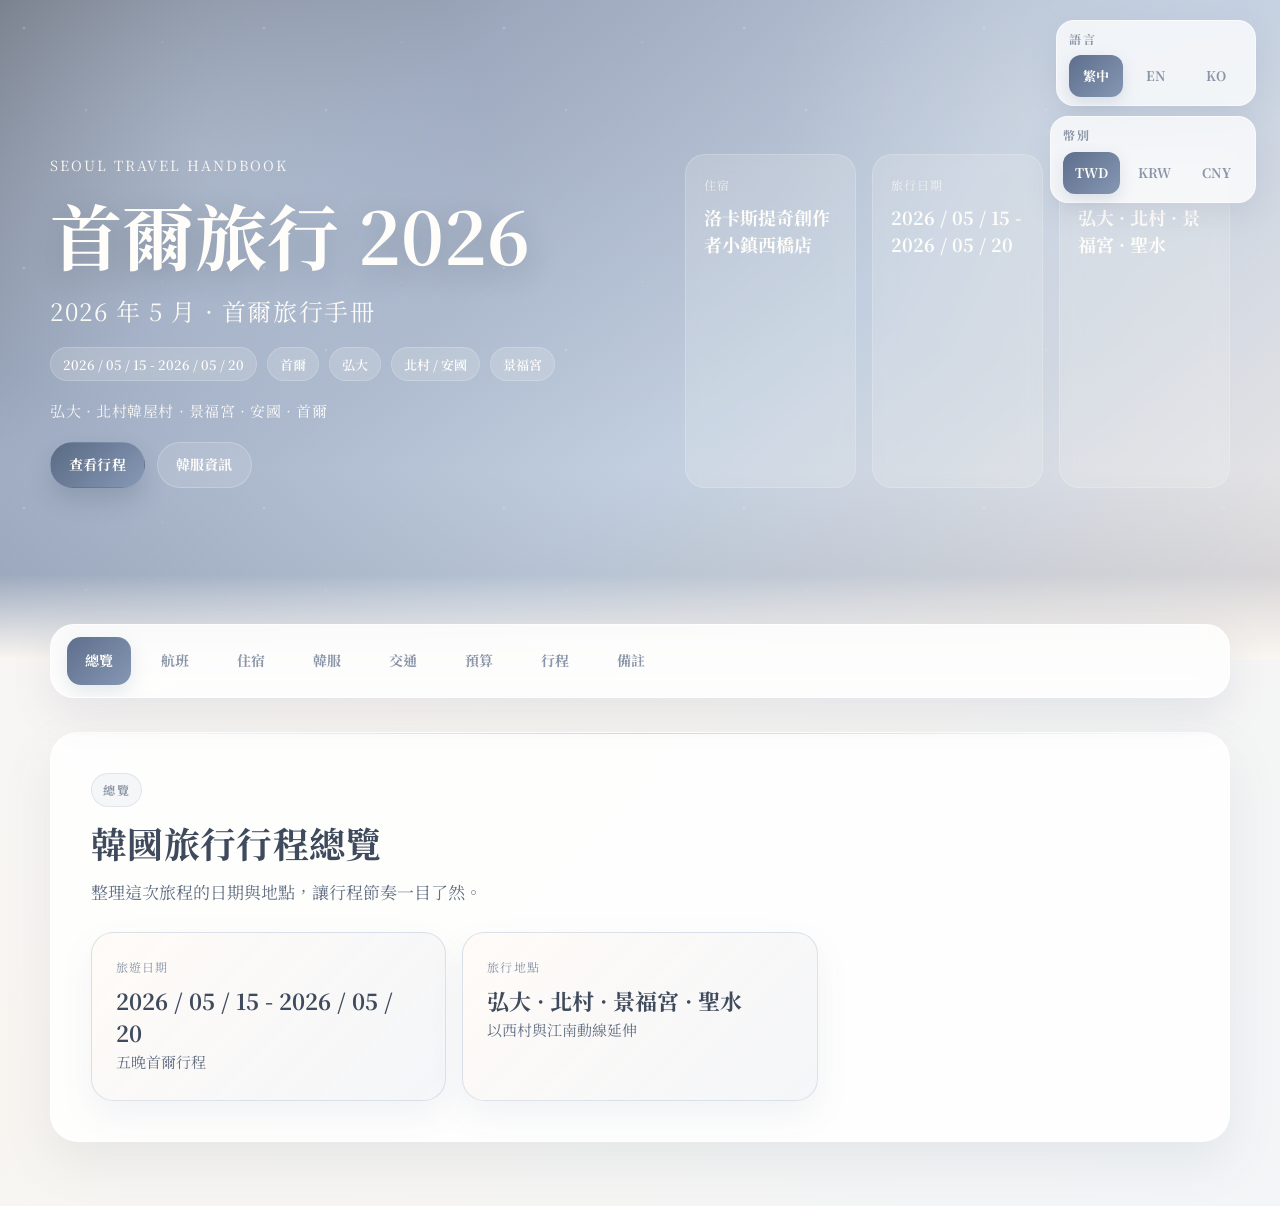
==== index.html @ a54beb08 "Add cache-busting for Pages assets" ====
<!DOCTYPE html>
<html lang="zh-Hant">
  <head>
    <meta charset="UTF-8" />
    <meta name="viewport" content="width=device-width, initial-scale=1.0, maximum-scale=5.0" />
    <title>Seoul Travel Handbook 2026 | Victoria Cheng</title>
    <meta
      name="description"
      content="Seoul Travel Handbook 2026 for Victoria Cheng: hanbok booking, hotel, transportation, budget, itinerary, checklist, and useful links."
    />
    <meta name="theme-color" content="#8f9eb7" />
    <meta property="og:type" content="website" />
    <meta property="og:title" content="Seoul Travel Handbook 2026 | Victoria Cheng" />
    <meta
      property="og:description"
      content="A refined Seoul travel handbook with hanbok booking, hotel, transportation, budget, itinerary, checklist, and useful links."
    />
    <meta property="og:image" content="https://victoriac1122.github.io/seoul-travel-2026/assets/images/S__180125890_0.jpg" />
    <link rel="icon" type="image/jpeg" href="./assets/images/S__180125889_0.jpg" />
    <link rel="preconnect" href="https://fonts.googleapis.com" />
    <link rel="preconnect" href="https://fonts.gstatic.com" crossorigin />
    <link
      href="https://fonts.googleapis.com/css2?family=Noto+Serif+TC:wght@400;500;600;700&family=Noto+Serif:wght@400;500;600;700&display=swap"
      rel="stylesheet"
    />
    <link rel="stylesheet" href="./styles.css?v=20260603-1" />
  </head>
  <body>
    <div class="page-progress" id="pageProgress" aria-hidden="true"></div>

    <div class="control-dock" aria-label="Language and currency controls">
      <div class="control-group">
        <div class="control-label" data-i18n="languageSwitcher">Language</div>
        <div class="control-buttons" role="tablist" aria-label="Language switcher">
          <button class="pill-btn active" type="button" data-lang="zh-Hant" aria-label="Switch language to Traditional Chinese">繁中</button>
          <button class="pill-btn" type="button" data-lang="en" aria-label="Switch language to English">EN</button>
          <button class="pill-btn" type="button" data-lang="ko" aria-label="Switch language to Korean">KO</button>
        </div>
      </div>
      <div class="control-group">
        <div class="control-label" data-i18n="currencySwitcher">Currency</div>
        <div class="control-buttons" role="tablist" aria-label="Currency switcher">
          <button class="pill-btn active" type="button" data-currency="TWD" aria-label="Switch currency to Taiwan Dollar">TWD</button>
          <button class="pill-btn" type="button" data-currency="KRW" aria-label="Switch currency to Korean Won">KRW</button>
          <button class="pill-btn" type="button" data-currency="CNY" aria-label="Switch currency to Chinese Yuan">CNY</button>
        </div>
      </div>
    </div>

    <header class="hero">
      <div class="hero-overlay"></div>
      <div class="hero-content">
        <div class="hero-copy">
          <p class="hero-kicker" data-i18n="heroKicker">Seoul travel handbook</p>
          <h1 data-i18n="heroTitle">首爾旅行 2026</h1>
          <div class="hero-subtitle" data-i18n="heroSubtitle">2026 年 5 月 · 首爾旅行手冊</div>
          <div class="hero-meta-chips" aria-label="Trip overview chips">
            <span class="hero-chip" data-i18n="heroDates">2026 / 05 / 15 - 2026 / 05 / 20</span>
            <span class="hero-chip" data-i18n="heroCity">首爾</span>
            <span class="hero-chip" data-i18n="heroAreaStay">弘大</span>
            <span class="hero-chip" data-i18n="heroAreaShoot">北村 / 安國</span>
            <span class="hero-chip" data-i18n="heroAreaPalace">景福宮</span>
          </div>
          <div class="destinations" data-i18n="heroDestinations">弘大 · 北村韓屋村 · 景福宮 · 安國 · 首爾</div>
          <div class="hero-actions" aria-label="Quick actions">
            <button class="hero-action hero-action-primary" type="button" data-page-link="itinerary" data-i18n="heroPrimaryAction" aria-label="Open itinerary page">查看行程</button>
            <button class="hero-action hero-action-secondary" type="button" data-page-link="hanbok" data-i18n="heroSecondaryAction" aria-label="Open hanbok page">韓服資訊</button>
          </div>
        </div>
        <div class="hero-summary-grid" id="heroSummary" aria-label="Key trip cards"></div>
      </div>
    </header>

    <nav class="main-nav" aria-label="Primary page tabs">
      <button class="nav-item active" type="button" data-page-link="overview" data-i18n="navOverview">總覽</button>
      <button class="nav-item" type="button" data-page-link="flights" data-i18n="navFlights">航班</button>
      <button class="nav-item" type="button" data-page-link="hotel" data-i18n="navHotel">住宿</button>
      <button class="nav-item" type="button" data-page-link="hanbok" data-i18n="navHanbok">韓服</button>
      <button class="nav-item" type="button" data-page-link="route" data-i18n="navRoute">交通</button>
      <button class="nav-item" type="button" data-page-link="budget" data-i18n="navBudget">預算</button>
      <button class="nav-item" type="button" data-page-link="itinerary" data-i18n="navItinerary">行程</button>
      <button class="nav-item" type="button" data-page-link="notes" data-i18n="navNotes">備註</button>
    </nav>

    <main class="container">
      <section class="page-section active" id="page-overview" data-page-panel="overview">
        <section class="section-card intro-card">
          <div class="section-label" data-i18n="overviewKicker">總覽</div>
          <h2 data-i18n="overviewTitle">這趟安排</h2>
          <p class="lead" data-i18n="overviewLead">首頁只放真的會先看的，其他細節都分到各頁去找。</p>
          <div class="key-info-grid" id="keyInfoBar"></div>
        </section>
      </section>

      <section class="page-section" id="page-flights" data-page-panel="flights">
        <section class="section-card">
          <div class="section-label" data-i18n="flightsKicker">航班</div>
          <h2 data-i18n="flightsTitle">航班</h2>
          <p class="lead" data-i18n="flightsLead">把航班、票價與會員權益放在同一頁，出發前和回程前都好核對。</p>
          <div class="content-grid two-col flights-grid">
            <article class="content-panel">
              <h4 data-i18n="flightsSummaryTitle">航班資訊</h4>
              <div class="flight-grid" id="flightPageCards"></div>
            </article>
            <article class="content-panel">
              <h4 data-i18n="airlineBenefitsTitle">華航黑卡重點</h4>
              <div class="bullet-stack" id="airlineBenefits"></div>
            </article>
          </div>
          <div class="content-grid two-col flights-grid">
            <article class="content-panel">
              <h4 data-i18n="flightsFareTitle">票價與艙等</h4>
              <div class="bullet-stack" id="flightFareNotes"></div>
            </article>
            <article class="content-panel">
              <h4 data-i18n="flightsLinkTitle">官方連結</h4>
              <div class="link-list" id="flightLinks"></div>
            </article>
          </div>
        </section>
      </section>

      <section class="page-section" id="page-hotel" data-page-panel="hotel">
        <section class="section-card hotel-section">
          <div class="section-label" data-i18n="hotelKicker">住宿</div>
          <h2 data-i18n="hotelTitle">住宿</h2>
          <p class="lead" data-i18n="hotelLead">地址、房型、價格先放一起，找住宿資訊不用翻。</p>
          <div class="content-grid two-col">
            <article class="content-panel" id="hotelCard"></article>
            <article class="content-panel">
              <div class="gallery-grid compact-gallery hotel-gallery">
                <figure class="gallery-item">
                  <button class="gallery-trigger" type="button" data-image="./assets/images/local-stitch-exterior.jpeg" data-caption-key="hotelExteriorCaption">
                    <img src="./assets/images/local-stitch-exterior.jpeg" alt="Exterior view of Local Stitch Creator Town Seogyo in the Hongdae area" loading="lazy" />
                  </button>
                  <figcaption data-i18n="hotelExteriorCaption">飯店外觀</figcaption>
                </figure>
                <figure class="gallery-item">
                  <button class="gallery-trigger" type="button" data-image="./assets/images/local-stitch-room.jpeg" data-caption-key="hotelRoomCaption">
                    <img src="./assets/images/local-stitch-room.jpeg" alt="Deluxe twin room interior at Local Stitch Creator Town Seogyo" loading="lazy" />
                  </button>
                  <figcaption data-i18n="hotelRoomCaption">高級雙床房</figcaption>
                </figure>
              </div>
            </article>
          </div>
        </section>
      </section>

      <section class="page-section" id="page-hanbok" data-page-panel="hanbok">
        <section class="section-card">
          <div class="section-label" data-i18n="hanbokKicker">韓服</div>
          <h2 data-i18n="hanbokTitle">韓服</h2>
          <p class="lead" data-i18n="hanbokLead">這頁最重要，拍攝當天直接開這裡就好。</p>
          <div class="content-grid hanbok-layout">
            <article class="content-panel featured-panel" id="hanbokPlanCard"></article>
            <article class="content-panel">
              <h4 data-i18n="hanbokRulesTitle">拍攝提醒</h4>
              <div class="bullet-stack" id="hanbokRules"></div>
            </article>
          </div>
        </section>

        <section class="section-card hanbok-gallery-section">
          <div class="section-label" data-i18n="hanbokReferenceTitle">參考照片</div>
          <h3 data-i18n="hanbokReferenceTitle">參考照片</h3>
          <div class="gallery-grid hanbok-gallery">
            <figure class="gallery-item">
              <button class="gallery-trigger" type="button" data-image="./assets/images/S__180125889_0.jpg" data-caption-key="hanbokCaptionOne">
                <img src="./assets/images/S__180125889_0.jpg" alt="Blue hanbok reference photo under a traditional Korean gate" loading="lazy" />
              </button>
              <figcaption data-i18n="hanbokCaptionOne">霧藍韓服參考</figcaption>
            </figure>
            <figure class="gallery-item">
              <button class="gallery-trigger" type="button" data-image="./assets/images/S__180125890_0.jpg" data-caption-key="hanbokCaptionTwo">
                <img src="./assets/images/S__180125890_0.jpg" alt="White hanbok reference photo at Gyeongbokgung Palace" loading="lazy" />
              </button>
              <figcaption data-i18n="hanbokCaptionTwo">景福宮白色韓服參考</figcaption>
            </figure>
            <figure class="gallery-item">
              <button class="gallery-trigger" type="button" data-image="./assets/images/S__180125891_0.jpg" data-caption-key="hanbokCaptionThree">
                <img src="./assets/images/S__180125891_0.jpg" alt="White hanbok reference photo on palace stairs" loading="lazy" />
              </button>
              <figcaption data-i18n="hanbokCaptionThree">宮殿石階參考</figcaption>
            </figure>
            <figure class="gallery-item">
              <button class="gallery-trigger" type="button" data-image="./assets/images/S__180125892_0.jpg" data-caption-key="hanbokCaptionFour">
                <img src="./assets/images/S__180125892_0.jpg" alt="White hanbok portrait reference inside a palace corridor" loading="lazy" />
              </button>
              <figcaption data-i18n="hanbokCaptionFour">走廊肖像參考</figcaption>
            </figure>
            <figure class="gallery-item">
              <button class="gallery-trigger" type="button" data-image="./assets/images/S__180125900.jpg" data-caption-key="instructionsCaption">
                <img src="./assets/images/S__180125900.jpg" alt="Store instructions for the hanbok shooting package" loading="lazy" />
              </button>
              <figcaption data-i18n="instructionsCaption">店家拍攝規則</figcaption>
            </figure>
          </div>
        </section>
      </section>

      <section class="page-section" id="page-route" data-page-panel="route">
        <section class="section-card">
          <div class="section-label" data-i18n="routeKicker">交通</div>
          <h2 data-i18n="routeTitle">交通</h2>
          <p class="lead" data-i18n="routeLead">怎麼去、搭什麼、幾點出門，照這頁走就好。</p>
          <div class="content-grid three-col">
            <article class="content-panel">
              <h4 data-i18n="routeStepsTitle">路線步驟</h4>
              <div class="step-list" id="routeSteps"></div>
            </article>
            <article class="content-panel">
              <h4 data-i18n="routeTimelineTitle">建議時間</h4>
              <div class="timeline-list" id="routeTimeline"></div>
            </article>
            <article class="content-panel">
              <h4 data-i18n="routeOptionsTitle">交通方式</h4>
              <div class="route-card-list" id="routeCards"></div>
            </article>
          </div>
        </section>

        <section class="section-card">
          <div class="section-label" data-i18n="subwayMapTitle">地鐵圖</div>
          <h3 data-i18n="subwayMapTitle">地鐵圖</h3>
          <div class="gallery-grid compact-gallery">
            <figure class="gallery-item">
              <button class="gallery-trigger" type="button" data-image="./assets/images/seoul-metro-route-map-official.jpg" data-caption-key="subwayCaption">
                <img src="./assets/images/seoul-metro-route-map-official.jpg" alt="Official Seoul Metro route map in English" loading="lazy" />
              </button>
              <figcaption data-i18n="subwayCaption">首爾地鐵官方路線圖</figcaption>
            </figure>
          </div>
        </section>
      </section>

      <section class="page-section" id="page-budget" data-page-panel="budget">
        <section class="section-card">
          <div class="section-label" data-i18n="budgetKicker">預算</div>
          <h2 data-i18n="budgetTitle">預算</h2>
          <p class="lead" data-i18n="budgetLead">預算大概抓這樣，主幣別可切，韓元會一起留著看。</p>
          <div class="budget-summary-strip" id="budgetHighlights"></div>
          <div class="budget-summary-grid" id="budgetSummary"></div>
          <div class="budget-table-wrap">
            <table class="budget-table" aria-label="Budget breakdown table">
              <thead>
                <tr>
                  <th data-i18n="budgetItemHeading">Item</th>
                  <th id="budgetSelectedHeading" data-i18n="budgetSelectedHeading">KRW</th>
                  <th id="budgetOriginalHeading" data-i18n="budgetKrwHeading">TWD</th>
                  <th data-i18n="budgetNoteHeading">Note</th>
                </tr>
              </thead>
              <tbody id="budgetTableBody"></tbody>
            </table>
          </div>
          <div class="budget-card-list" id="budgetCards"></div>
        </section>
      </section>

      <section class="page-section" id="page-itinerary" data-page-panel="itinerary">
        <section class="section-card">
          <div class="section-label" data-i18n="itineraryKicker">行程</div>
          <h2 data-i18n="overviewItineraryTitle">每日行程</h2>
          <p class="lead" data-i18n="itineraryLead">每天先看主要安排、區域、交通和提醒。</p>
          <div class="accordion-list" id="itineraryList"></div>
        </section>
      </section>

      <section class="page-section" id="page-notes" data-page-panel="notes">
        <section class="section-card">
          <div class="section-label" data-i18n="notesKicker">備註</div>
          <h2 data-i18n="notesTitle">備註</h2>
          <p class="lead" data-i18n="notesLead">剩下零碎但有用的，都放在這一頁。</p>
          <div class="content-grid note-stack">
            <article class="content-panel">
              <h4 data-i18n="checklistTitle">清單</h4>
              <div class="checklist-groups" id="checklistGroups"></div>
            </article>
            <article class="content-panel">
              <h4 data-i18n="linksTitle">實用連結</h4>
              <div class="link-card-list" id="linksGrid"></div>
            </article>
          </div>
        </section>
      </section>
    </main>

    <nav class="bottom-nav" aria-label="Primary mobile navigation">
      <button class="bottom-nav-item active" type="button" data-page-link="overview" aria-label="Open overview page">
        <span class="bottom-nav-icon" aria-hidden="true">⌂</span>
        <span data-i18n="bottomHome">Home</span>
      </button>
      <button class="bottom-nav-item" type="button" data-page-link="flights" aria-label="Open flights page">
        <span class="bottom-nav-icon" aria-hidden="true">✈</span>
        <span data-i18n="navFlights">航班</span>
      </button>
      <button class="bottom-nav-item" type="button" data-page-link="hotel" aria-label="Open hotel page">
        <span class="bottom-nav-icon" aria-hidden="true">▣</span>
        <span data-i18n="navHotel">住宿</span>
      </button>
      <button class="bottom-nav-item" type="button" data-page-link="hanbok" aria-label="Open hanbok page">
        <span class="bottom-nav-icon" aria-hidden="true">✿</span>
        <span data-i18n="bottomHanbok">Hanbok</span>
      </button>
      <button class="bottom-nav-item" type="button" data-page-link="itinerary" aria-label="Open itinerary page">
        <span class="bottom-nav-icon" aria-hidden="true">▤</span>
        <span data-i18n="bottomItinerary">Itinerary</span>
      </button>
      <button class="bottom-nav-item" type="button" data-page-link="notes" aria-label="Open checklist page">
        <span class="bottom-nav-icon" aria-hidden="true">☑</span>
        <span data-i18n="bottomChecklist">Checklist</span>
      </button>
    </nav>

    <dialog class="image-modal" id="imageModal" aria-label="Expanded gallery image">
      <button class="modal-close" id="modalClose" type="button" aria-label="Close expanded image">Close</button>
      <img id="modalImage" src="" alt="" />
      <p id="modalCaption"></p>
    </dialog>

    <script src="./script.js?v=20260603-1"></script>
  </body>
</html>
---- styles.css ----
:root {
  --primary-dark: #5d6f8c;
  --primary-mid: #8597b3;
  --primary-light: #c8d3e5;
  --accent-blush: #e8deda;
  --accent-cream: #faf6f1;
  --bg-white: #fffdf9;
  --text-dark: #3f4b5d;
  --text-mid: #637084;
  --text-light: #8a95a7;
  --border-light: rgba(181, 193, 212, 0.44);
  --shadow: 0 20px 50px rgba(91, 104, 127, 0.1);
  --shadow-soft: 0 14px 34px rgba(91, 104, 127, 0.08);
  --radius-card: 24px;
  --radius-panel: 20px;
  --page-gutter: 24px;
  --section-gap: 26px;
  --content-max: 1180px;
  --space-1: 4px;
  --space-2: 8px;
  --space-3: 12px;
  --space-4: 16px;
  --space-5: 24px;
  --space-6: 32px;
  --space-7: 48px;
  --space-8: 64px;
}

* {
  margin: 0;
  padding: 0;
  box-sizing: border-box;
}

html {
  scroll-behavior: smooth;
}

body {
  font-family: "Noto Serif TC", "Noto Serif", serif;
  line-height: 1.7;
  color: var(--text-dark);
  background:
    radial-gradient(circle at top, rgba(232, 222, 218, 0.62), transparent 32%),
    linear-gradient(135deg, #f7f7f8 0%, #f8f5f1 45%, #f3f5f8 100%);
  min-height: 100vh;
  font-size: 16px;
  -webkit-font-smoothing: antialiased;
  -moz-osx-font-smoothing: grayscale;
  padding-bottom: 0;
  text-rendering: optimizeLegibility;
}

h1,
h2,
h3,
h4 {
  font-family: "Noto Serif TC", "Noto Serif", serif;
  font-weight: 700;
  letter-spacing: 0.3px;
}

button,
a,
input,
summary {
  font: inherit;
}

button,
a,
summary,
label {
  -webkit-tap-highlight-color: transparent;
}

button {
  border: none;
  background: none;
}

a {
  color: inherit;
  text-decoration: none;
}

img {
  display: block;
  width: 100%;
}

main,
section,
article,
nav,
div,
button,
a {
  min-width: 0;
}

.page-progress {
  position: fixed;
  top: 0;
  left: 0;
  width: 0;
  height: 4px;
  z-index: 999;
  background: linear-gradient(90deg, var(--primary-dark) 0%, var(--primary-mid) 50%, var(--accent-blush) 100%);
  box-shadow: 0 0 10px rgba(133, 151, 179, 0.24);
}

.control-dock {
  position: fixed;
  top: 20px;
  right: 24px;
  z-index: 220;
  display: grid;
  gap: 10px;
  justify-items: end;
}

.control-group {
  display: grid;
  gap: 6px;
  padding: 8px 12px;
  border-radius: 18px;
  background: rgba(255, 255, 255, 0.76);
  box-shadow: 0 10px 28px rgba(95, 111, 140, 0.12);
  border: 1px solid rgba(255, 255, 255, 0.6);
  backdrop-filter: blur(12px);
}

.control-label,
.section-label {
  color: var(--text-light);
  font-size: 12px;
  font-weight: 700;
  letter-spacing: 1.5px;
  text-transform: uppercase;
}

.section-label {
  display: inline-flex;
  align-items: center;
  min-height: 30px;
  margin-bottom: 14px;
  padding: 6px 11px;
  border-radius: 999px;
  background: rgba(133, 151, 179, 0.08);
  border: 1px solid rgba(181, 193, 212, 0.34);
}

.control-buttons {
  display: flex;
  gap: 6px;
}

.pill-btn {
  min-height: 42px;
  min-width: 54px;
  padding: 8px 12px;
  border-radius: 12px;
  background: transparent;
  color: var(--text-light);
  font-size: 13px;
  font-weight: 700;
  cursor: pointer;
  transition: all 0.24s ease;
}

.pill-btn:hover {
  color: var(--primary-dark);
  background: rgba(133, 151, 179, 0.08);
  transform: translateY(-1px);
}

.pill-btn.active {
  color: #fffdf9;
  background: linear-gradient(135deg, var(--primary-dark) 0%, var(--primary-mid) 100%);
  box-shadow: 0 6px 16px rgba(95, 111, 140, 0.18);
}

.hero {
  position: relative;
  min-height: 560px;
  padding: 92px 32px 118px;
  display: flex;
  align-items: center;
  justify-content: center;
  text-align: center;
  overflow: hidden;
  color: #fffdf9;
  background:
    linear-gradient(140deg, rgba(71, 81, 98, 0.72) 0%, rgba(109, 130, 165, 0.64) 26%, rgba(160, 183, 213, 0.62) 58%, rgba(232, 222, 218, 0.54) 100%),
    radial-gradient(circle at top, rgba(255, 246, 240, 0.32), transparent 36%);
}

.hero::before {
  content: "";
  position: absolute;
  inset: 0;
  background:
    radial-gradient(2px 2px at 24px 28px, rgba(255, 255, 255, 0.66), transparent),
    radial-gradient(2px 2px at 86px 110px, rgba(255, 247, 242, 0.54), transparent),
    radial-gradient(1px 1px at 162px 42px, rgba(255, 255, 255, 0.72), transparent),
    radial-gradient(1px 1px at 240px 136px, rgba(255, 255, 255, 0.45), transparent);
  background-size: 240px 240px;
  opacity: 0.42;
}

.hero::after {
  content: "";
  position: absolute;
  inset: auto 0 0;
  height: 190px;
  background: linear-gradient(180deg, transparent 0%, rgba(63, 73, 93, 0.1) 55%, rgba(250, 246, 241, 1) 100%);
}

.hero-overlay {
  position: absolute;
  inset: 0;
  background:
    radial-gradient(circle at 16% 24%, rgba(208, 220, 236, 0.34), transparent 24%),
    radial-gradient(circle at 80% 18%, rgba(245, 238, 235, 0.18), transparent 22%);
}

.hero-content {
  position: relative;
  z-index: 2;
  width: min(var(--content-max), 100%);
  max-width: var(--content-max);
}

.hero-content > * + * {
  margin-top: 16px;
}

.hero-copy {
  display: grid;
  gap: 16px;
  max-width: 680px;
}

.hero-meta-chips {
  display: flex;
  flex-wrap: wrap;
  gap: 10px;
  justify-content: center;
  margin-bottom: 0;
}

.hero-chip {
  display: inline-flex;
  align-items: center;
  min-height: 34px;
  padding: 8px 12px;
  border-radius: 999px;
  background: rgba(255, 252, 248, 0.16);
  border: 1px solid rgba(255, 255, 255, 0.18);
  color: #fffdf9;
  font-size: 13px;
  font-weight: 600;
  line-height: 1.2;
  backdrop-filter: blur(10px);
}

.hero-kicker {
  font-size: 14px;
  letter-spacing: 2px;
  text-transform: uppercase;
  margin-bottom: 0;
  opacity: 0.92;
}

.hero h1 {
  font-size: 72px;
  line-height: 1.12;
  margin-bottom: 0;
  text-shadow: 0 8px 30px rgba(31, 39, 52, 0.22);
}

.hero-subtitle {
  font-size: 24px;
  letter-spacing: 1.6px;
  margin-bottom: 0;
  opacity: 0.96;
}

.hero-dates {
  font-size: 17px;
  letter-spacing: 1px;
  margin-bottom: 16px;
  opacity: 0.92;
}

.destinations {
  font-size: 15px;
  letter-spacing: 0.6px;
  line-height: 1.9;
  opacity: 0.92;
}

.hero-actions {
  display: flex;
  flex-wrap: wrap;
  justify-content: center;
  gap: 12px;
}

.hero-action {
  display: inline-flex;
  align-items: center;
  justify-content: center;
  min-height: 46px;
  padding: 0 18px;
  border-radius: 999px;
  border: 1px solid transparent;
  font-size: 14px;
  font-weight: 700;
  letter-spacing: 0.2px;
  cursor: pointer;
  transition: transform 0.2s ease, background 0.2s ease, box-shadow 0.2s ease, border-color 0.2s ease;
}

.hero-action-primary {
  color: #fffdf9;
  background: linear-gradient(135deg, rgba(86, 103, 131, 0.96), rgba(133, 151, 179, 0.94));
  box-shadow: 0 12px 24px rgba(45, 56, 74, 0.18);
}

.hero-action-secondary {
  color: #fffdf9;
  background: rgba(255, 252, 248, 0.12);
  border-color: rgba(255, 255, 255, 0.22);
  backdrop-filter: blur(12px);
}

.hero-action:hover {
  transform: translateY(-1px);
}

.hero-summary-grid {
  display: grid;
  grid-template-columns: repeat(3, minmax(0, 1fr));
  gap: 16px;
  margin-top: 8px;
}

.summary-card {
  min-height: 132px;
  padding: 20px 18px;
  border-radius: var(--radius-panel);
  background: rgba(255, 252, 248, 0.16);
  border: 1px solid rgba(255, 255, 255, 0.18);
  backdrop-filter: blur(10px);
  text-align: left;
}

.summary-label {
  color: rgba(255, 252, 248, 0.72);
  font-size: 12px;
  letter-spacing: 1.1px;
  text-transform: uppercase;
}

.summary-value {
  margin-top: 8px;
  color: #fffdf9;
  font-size: 18px;
  line-height: 1.5;
  font-weight: 700;
}

.main-nav {
  position: sticky;
  top: 22px;
  z-index: 170;
  display: flex;
  flex-wrap: wrap;
  justify-content: center;
  gap: 12px;
  width: min(var(--content-max), calc(100% - 48px));
  margin: -36px auto 34px;
  padding: 12px;
  border-radius: 24px;
  background: rgba(255, 255, 255, 0.82);
  backdrop-filter: blur(14px);
  border: 1px solid rgba(255, 255, 255, 0.62);
  box-shadow: 0 16px 42px rgba(95, 111, 140, 0.12);
  overflow-x: auto;
  scrollbar-width: none;
}

.main-nav::-webkit-scrollbar {
  display: none;
}

.nav-item {
  min-height: 44px;
  padding: 12px 18px;
  border-radius: 14px;
  color: var(--text-light);
  font-size: 14px;
  font-weight: 700;
  cursor: pointer;
  transition: all 0.24s ease;
}

.nav-item:hover {
  background: rgba(133, 151, 179, 0.08);
  color: var(--primary-dark);
}

.nav-item.active {
  color: #fffdf9;
  background: linear-gradient(135deg, var(--primary-dark) 0%, var(--primary-mid) 100%);
  box-shadow: 0 8px 20px rgba(95, 111, 140, 0.16);
}

.container {
  width: min(var(--content-max), calc(100% - (var(--page-gutter) * 2)));
  margin: 0 auto var(--space-8);
}

.hotel-section #hotelCard,
.flights-section .content-panel,
.hanbok-layout .content-panel,
#page-route .content-panel,
#page-budget .budget-summary-card,
#page-itinerary .itinerary-card,
#page-notes .checklist-group-card,
#page-notes .link-block {
  border-color: rgba(181, 193, 212, 0.3);
}

.page-section {
  display: none;
}

.page-section.active {
  display: grid;
  gap: var(--section-gap);
  animation: fadeInUp 0.34s ease;
}

.section-card {
  position: relative;
  overflow: clip;
  background: rgba(255, 255, 255, 0.86);
  border: 1px solid rgba(255, 255, 255, 0.78);
  border-radius: 28px;
  box-shadow: var(--shadow);
  padding: 40px;
  margin-bottom: 0;
  backdrop-filter: blur(16px);
}

.section-card::before {
  content: "";
  position: absolute;
  inset: 0 0 auto 0;
  height: 1px;
  background: linear-gradient(90deg, rgba(133, 151, 179, 0), rgba(133, 151, 179, 0.36), rgba(133, 151, 179, 0));
  pointer-events: none;
}

.section-card h2 {
  font-size: clamp(2rem, 2.8vw, 2.6rem);
  line-height: 1.22;
  margin-bottom: 12px;
  color: var(--text-dark);
}

.section-card h3 {
  font-size: clamp(1.6rem, 2vw, 1.95rem);
  margin-bottom: 16px;
  color: var(--text-dark);
}

.section-card h4,
.content-panel h4 {
  font-size: 21px;
  margin-bottom: 16px;
  color: var(--primary-dark);
}

.content-panel > h4:first-child {
  margin-bottom: 2px;
}

.lead {
  font-size: 17px;
  color: var(--text-mid);
  max-width: 44rem;
  line-height: 1.82;
}

.intro-card .key-info-grid {
  display: grid;
  grid-template-columns: repeat(3, minmax(0, 1fr));
  gap: 16px;
  margin-top: 24px;
}

.key-info-card,
.content-panel,
.overview-stat,
.mini-stat-card,
.budget-summary-card,
.budget-card,
.route-card,
.timeline-card,
.step-card,
.flight-card,
.link-block,
.checklist-group-card,
.itinerary-card {
  padding: 24px;
  border-radius: 22px;
  border: 1px solid var(--border-light);
  background: linear-gradient(135deg, rgba(255, 251, 247, 0.96), rgba(243, 245, 248, 0.92));
  box-shadow: var(--shadow-soft);
}

.content-panel {
  display: grid;
  gap: 14px;
}

.key-info-card .summary-label,
.mini-stat-label,
.budget-summary-label,
.price-label,
.itinerary-meta-label,
.step-label,
.timeline-time,
.info-label,
.date-label,
.budget-table th {
  color: var(--text-light);
  font-size: 12px;
  letter-spacing: 1.15px;
  text-transform: uppercase;
}

.key-info-card .summary-value,
.mini-stat-value,
.budget-summary-value,
.budget-main,
.price-value,
.itinerary-meta-value,
.route-title,
.bullet-title,
.check-title,
.link-row-label,
.accordion-summary h3 {
  color: var(--text-dark);
  font-weight: 700;
}

.key-info-card .summary-value,
.mini-stat-value,
.budget-summary-value,
.budget-main,
.price-value,
.itinerary-meta-value {
  margin-top: 8px;
  font-size: 22px;
  line-height: 1.45;
}

.budget-original,
.bullet-desc,
.card-intro,
.timeline-desc,
.check-desc,
.link-note,
.info-value {
  color: var(--text-mid);
  font-size: 15px;
  line-height: 1.78;
}

.overview-grid {
  display: grid;
  grid-template-columns: repeat(4, minmax(0, 1fr));
  gap: 16px;
  margin: 26px 0 22px;
}

.content-grid {
  display: grid;
  gap: 20px;
  margin-top: 26px;
}

.content-grid.two-col {
  grid-template-columns: repeat(2, minmax(0, 1fr));
}

.content-grid.three-col {
  grid-template-columns: repeat(3, minmax(0, 1fr));
}

.note-stack {
  grid-template-columns: 1fr;
}

.hanbok-layout {
  grid-template-columns: 1.08fr 0.92fr;
}

.span-2 {
  grid-column: span 2;
}

.home-shortcuts {
  display: grid;
  grid-template-columns: repeat(2, minmax(0, 1fr));
  gap: 12px;
  margin-top: 18px;
}

.overview-feature-panel {
  margin-top: 22px;
}

.overview-detail-grid {
  margin-top: 0;
}

.home-shortcut {
  display: grid;
  gap: 4px;
  padding: 16px;
  text-align: left;
  border-radius: 18px;
  border: 1px solid rgba(181, 193, 212, 0.34);
  background: rgba(255, 255, 255, 0.74);
  box-shadow: var(--shadow-soft);
  cursor: pointer;
  transition: transform 0.2s ease, border-color 0.2s ease, background 0.2s ease;
}

.home-shortcut:hover {
  transform: translateY(-1px);
  border-color: rgba(133, 151, 179, 0.3);
  background: rgba(255, 255, 255, 0.9);
}

.home-shortcut-label {
  color: var(--text-dark);
  font-size: 16px;
  font-weight: 700;
}

.home-shortcut-note {
  color: var(--text-mid);
  font-size: 14px;
  line-height: 1.6;
}

.featured-panel {
  background:
    radial-gradient(circle at top left, rgba(200, 211, 229, 0.46), transparent 44%),
    linear-gradient(135deg, rgba(255, 251, 247, 0.98), rgba(242, 246, 250, 0.96));
}

.bullet-stack,
.step-list,
.timeline-list,
.route-card-list,
.budget-card-list,
.accordion-list,
.checklist-groups,
.gallery-grid,
.link-card-list,
.flight-grid {
  display: grid;
  gap: 16px;
}

.bullet-card {
  padding: 18px 0;
  border-bottom: 1px solid rgba(181, 193, 212, 0.34);
}

.bullet-card:first-child {
  padding-top: 0;
}

.bullet-card:last-child {
  padding-bottom: 0;
  border-bottom: none;
}

.bullet-desc,
.check-desc {
  margin-top: 4px;
}

.info-line {
  display: flex;
  justify-content: space-between;
  gap: 16px;
  padding: 12px 0;
  border-bottom: 1px solid rgba(181, 193, 212, 0.34);
}

.info-line:last-child,
.price-row:last-child,
.link-row:last-child {
  border-bottom: none;
}

.price-stack {
  display: grid;
  gap: 12px;
  margin-top: 16px;
}

.price-row {
  padding-bottom: 12px;
  border-bottom: 1px solid rgba(181, 193, 212, 0.34);
}

.payment-note {
  margin-top: 18px;
  padding-top: 18px;
  border-top: 1px solid rgba(181, 193, 212, 0.34);
}

.payment-note strong {
  display: block;
  margin-bottom: 4px;
  color: var(--primary-dark);
}

.hotel-pill-row,
.include-chip-row,
.warning-chip-row,
.route-actions {
  display: flex;
  flex-wrap: wrap;
  gap: 10px;
  margin-top: 18px;
}

.pill,
.include-chip,
.warning-chip,
.route-chip,
.progress-pill,
.day-chip {
  display: inline-flex;
  align-items: center;
  min-height: 34px;
  padding: 7px 12px;
  border-radius: 999px;
  font-size: 13px;
  font-weight: 700;
}

.pill,
.include-chip,
.route-chip,
.progress-pill,
.day-chip {
  background: rgba(133, 151, 179, 0.12);
  color: var(--primary-dark);
}

.warning-chip {
  background: rgba(232, 222, 218, 0.8);
  color: #786257;
}

.gallery-grid {
  grid-template-columns: repeat(3, minmax(0, 1fr));
  margin-top: 22px;
}

.compact-gallery {
  grid-template-columns: repeat(2, minmax(0, 1fr));
}

.gallery-item {
  overflow: hidden;
  border-radius: 22px;
  border: 1px solid var(--border-light);
  background: rgba(255, 251, 247, 0.98);
  box-shadow: var(--shadow-soft);
}

.gallery-trigger {
  display: block;
  width: 100%;
  padding: 0;
  cursor: zoom-in;
  transition: transform 0.2s ease, opacity 0.2s ease;
}

.gallery-item img {
  aspect-ratio: 0.95 / 1;
  object-fit: cover;
}

.gallery-item figcaption {
  padding: 12px 14px 14px;
  color: var(--text-mid);
  font-size: 14px;
}

.route-top,
.checklist-group-top,
.accordion-topline,
.link-row {
  display: flex;
  justify-content: space-between;
  gap: 14px;
  align-items: center;
}

.route-card {
  display: grid;
  gap: 12px;
}

.flight-card {
  display: grid;
  gap: 14px;
}

.flight-brand {
  display: inline-flex;
  align-items: center;
  gap: 12px;
  width: fit-content;
  min-height: 56px;
  padding: 10px 14px;
  border-radius: 18px;
  background: rgba(255, 255, 255, 0.82);
  border: 1px solid rgba(232, 222, 218, 0.86);
}

.flight-brand-mark {
  display: inline-flex;
  align-items: center;
  justify-content: center;
  width: 28px;
  height: 28px;
  border-radius: 50%;
  color: var(--primary-dark);
  background: rgba(133, 151, 179, 0.12);
  font-size: 13px;
}

.flight-brand-name {
  color: var(--text-dark);
  font-size: 13px;
  line-height: 1.2;
  font-weight: 700;
}

.flight-brand-code {
  margin-top: 2px;
  color: var(--text-light);
  font-size: 12px;
  line-height: 1.2;
  font-weight: 700;
}

.flight-topline {
  display: flex;
  justify-content: space-between;
  gap: 12px;
  align-items: center;
}

.flight-route {
  color: var(--text-dark);
  font-size: 28px;
  font-weight: 700;
  line-height: 1.12;
}

.flight-time {
  color: var(--primary-dark);
  font-size: 24px;
  font-weight: 700;
  line-height: 1.15;
}

.flight-meta {
  display: grid;
  gap: 0;
}

.flight-stop-grid {
  display: grid;
  gap: 14px;
  grid-template-columns: repeat(2, minmax(0, 1fr));
}

.flight-stop-card {
  padding: 18px;
  border-radius: 18px;
  background: rgba(255, 255, 255, 0.7);
  border: 1px solid rgba(181, 193, 212, 0.24);
}

.flight-stop-list {
  display: grid;
  gap: 10px;
  margin-top: 12px;
}

.flight-stop-row {
  display: grid;
  gap: 4px;
}

.flight-stop-row span {
  color: var(--text-light);
  font-size: 12px;
  line-height: 1.3;
}

.flight-stop-row strong {
  color: var(--text-dark);
  font-size: 15px;
  line-height: 1.52;
  font-weight: 600;
}

.timeline-card {
  display: grid;
  grid-template-columns: 70px 1fr;
  gap: 14px;
}

.budget-summary-strip {
  display: grid;
  grid-template-columns: repeat(4, minmax(0, 1fr));
  gap: 18px;
  margin: 28px 0 20px;
}

.budget-summary-grid {
  display: grid;
  grid-template-columns: repeat(4, minmax(0, 1fr));
  gap: 16px;
  margin-bottom: 20px;
}

.budget-table-wrap {
  margin-top: 8px;
  overflow: hidden;
  border: 1px solid var(--border-light);
  border-radius: 20px;
  background: rgba(255, 251, 247, 0.9);
}

.budget-table {
  width: 100%;
  border-collapse: collapse;
}

.budget-table th,
.budget-table td {
  padding: 16px 18px;
  text-align: left;
  border-bottom: 1px solid rgba(181, 193, 212, 0.28);
  vertical-align: top;
}

.budget-table td {
  color: var(--text-dark);
  font-size: 15px;
}

.budget-card-list {
  display: none;
}

.itinerary-card {
  overflow: hidden;
}

.itinerary-card[open] {
  box-shadow: 0 18px 36px rgba(91, 104, 127, 0.11);
}

.accordion-summary {
  display: grid;
  gap: 10px;
  padding: 0;
  list-style: none;
  cursor: pointer;
}

.itinerary-cover {
  overflow: hidden;
  margin: 0 0 8px;
  border-radius: 20px;
  border: 1px solid rgba(181, 193, 212, 0.24);
  background: rgba(255, 255, 255, 0.72);
}

.itinerary-cover img {
  width: 100%;
  aspect-ratio: 1.7 / 1;
  object-fit: cover;
}

.itinerary-cover figcaption {
  padding: 12px 14px;
  color: var(--text-mid);
  font-size: 13px;
  line-height: 1.5;
}

.accordion-summary::-webkit-details-marker {
  display: none;
}

.accordion-summary h3 {
  font-size: 26px;
  line-height: 1.3;
}

.itinerary-overline {
  display: flex;
  flex-wrap: wrap;
  gap: 10px;
  align-items: center;
}

.itinerary-area-chip,
.itinerary-hotel-line {
  display: inline-flex;
  align-items: center;
  min-height: 32px;
  padding: 7px 12px;
  border-radius: 999px;
  font-size: 13px;
  font-weight: 700;
}

.itinerary-area-chip {
  background: rgba(133, 151, 179, 0.12);
  color: var(--primary-dark);
}

.itinerary-hotel-line {
  background: rgba(255, 255, 255, 0.82);
  border: 1px solid rgba(181, 193, 212, 0.32);
  color: var(--text-mid);
}

.itinerary-rhythm {
  color: var(--text-mid);
  font-size: 15px;
  line-height: 1.72;
}

.accordion-body {
  padding-top: 18px;
  opacity: 1;
  transform: translateY(0);
  transition: opacity 0.22s ease, transform 0.22s ease;
}

.itinerary-card:not([open]) .accordion-body {
  opacity: 0;
  transform: translateY(-6px);
}

.itinerary-meta-grid {
  display: grid;
  grid-template-columns: repeat(2, minmax(0, 1fr));
  gap: 16px;
}

.itinerary-story-card {
  padding: 18px;
  border-radius: 18px;
  margin-bottom: 14px;
  background: linear-gradient(135deg, rgba(255, 251, 247, 0.95), rgba(243, 245, 248, 0.92));
  border: 1px solid rgba(181, 193, 212, 0.28);
}

.itinerary-story-text {
  margin-top: 8px;
  color: var(--text-dark);
  font-size: 17px;
  line-height: 1.72;
  font-weight: 600;
}

.itinerary-timeline {
  position: relative;
  display: grid;
  gap: 14px;
  margin-bottom: 14px;
}

.itinerary-curation-grid {
  display: grid;
  grid-template-columns: repeat(2, minmax(0, 1fr));
  gap: 16px;
  margin-bottom: 14px;
}

.itinerary-curation-card {
  padding: 18px;
  border-radius: 18px;
  background: rgba(255, 255, 255, 0.74);
  border: 1px solid rgba(181, 193, 212, 0.24);
}

.itinerary-curation-list {
  display: grid;
  gap: 12px;
  margin-top: 10px;
}

.itinerary-curation-item {
  padding-top: 12px;
  border-top: 1px solid rgba(181, 193, 212, 0.22);
}

.itinerary-curation-item:first-child {
  padding-top: 0;
  border-top: none;
}

.itinerary-curation-top {
  display: flex;
  flex-wrap: wrap;
  gap: 8px;
  align-items: center;
}

.itinerary-curation-title {
  color: var(--text-dark);
  font-size: 16px;
  line-height: 1.42;
  font-weight: 700;
}

.itinerary-curation-note {
  margin-top: 6px;
  color: var(--text-mid);
  font-size: 14px;
  line-height: 1.62;
}

.itinerary-timeline::before {
  content: "";
  position: absolute;
  top: 10px;
  bottom: 10px;
  left: 70px;
  width: 1px;
  background: linear-gradient(180deg, rgba(133, 151, 179, 0.24), rgba(133, 151, 179, 0.08));
}

.itinerary-stop {
  position: relative;
  display: grid;
  grid-template-columns: 56px minmax(0, 1fr);
  gap: 16px;
  align-items: start;
}

.itinerary-stop::before {
  content: "";
  position: absolute;
  top: 12px;
  left: 63px;
  width: 14px;
  height: 14px;
  border-radius: 50%;
  background: linear-gradient(135deg, var(--primary-dark) 0%, var(--primary-mid) 100%);
  box-shadow: 0 0 0 5px rgba(133, 151, 179, 0.09);
}

.itinerary-stop-time {
  color: var(--primary-dark);
  font-size: 13px;
  font-weight: 700;
  letter-spacing: 0.5px;
  padding-top: 8px;
}

.itinerary-stop-body {
  margin-left: 22px;
  padding: 16px 16px 16px 18px;
  border-radius: 18px;
  background: rgba(255, 255, 255, 0.74);
  border: 1px solid rgba(181, 193, 212, 0.24);
}

.itinerary-stop-title {
  color: var(--text-dark);
  font-size: 18px;
  line-height: 1.38;
  font-weight: 700;
}

.itinerary-stop-note {
  margin-top: 6px;
  color: var(--text-mid);
  font-size: 15px;
  line-height: 1.68;
}

.itinerary-meta-card,
.checklist-card {
  padding: 16px;
  border-radius: 18px;
  background: rgba(255, 255, 255, 0.72);
  border: 1px solid rgba(181, 193, 212, 0.28);
}

.checklist-list {
  display: grid;
  gap: 12px;
  margin-top: 16px;
}

.check-toggle {
  display: block;
  cursor: pointer;
}

.check-input {
  position: absolute;
  opacity: 0;
  pointer-events: none;
}

.check-body {
  display: grid;
  grid-template-columns: 28px 1fr;
  gap: 12px;
  align-items: start;
}

.check-mark {
  width: 28px;
  height: 28px;
  border-radius: 50%;
  border: 2px solid rgba(133, 151, 179, 0.4);
  background: rgba(255, 255, 255, 0.9);
}

.check-input:checked + .check-body .check-mark {
  border-color: transparent;
  background: linear-gradient(135deg, var(--primary-dark) 0%, var(--primary-mid) 100%);
}

.link-list {
  display: grid;
  gap: 12px;
  margin-top: 16px;
}

.link-row {
  padding-bottom: 12px;
  border-bottom: 1px solid rgba(181, 193, 212, 0.34);
}

.action-link,
.link-button {
  display: inline-flex;
  align-items: center;
  justify-content: center;
  min-height: 44px;
  padding: 0 18px;
  border-radius: 999px;
  color: var(--primary-dark);
  border: 1px solid rgba(133, 151, 179, 0.18);
  background: rgba(255, 255, 255, 0.92);
  font-weight: 700;
  transition: all 0.24s ease;
}

.action-link[aria-disabled="true"],
.link-button[aria-disabled="true"] {
  opacity: 0.48;
  pointer-events: none;
}

.action-link:hover,
.link-button:hover {
  background: rgba(133, 151, 179, 0.08);
  transform: translateY(-1px);
}

.image-modal {
  width: min(92vw, 760px);
  border: 0;
  padding: 18px;
  border-radius: 24px;
  background: rgba(255, 255, 255, 0.96);
}

.image-modal::backdrop {
  background: rgba(34, 42, 55, 0.42);
}

.image-modal img {
  max-height: 72vh;
  object-fit: contain;
  border-radius: 18px;
}

.modal-close {
  display: inline-flex;
  align-items: center;
  justify-content: center;
  min-height: 42px;
  margin-bottom: 12px;
  padding: 8px 14px;
  border-radius: 999px;
  background: rgba(133, 151, 179, 0.12);
  color: var(--primary-dark);
  cursor: pointer;
}

.image-modal p {
  margin-top: 12px;
  color: var(--text-mid);
}

.bottom-nav {
  display: none;
}

.bottom-nav-icon {
  display: block;
  font-size: 15px;
  line-height: 1;
}

.home-shortcut:active,
.hero-action:active,
.bottom-nav-item:active,
.gallery-trigger:active,
.action-link:active,
.link-button:active,
.modal-close:active,
.pill-btn:active {
  transform: scale(0.98);
}

.pill-btn:focus-visible,
.hero-action:focus-visible,
.nav-item:focus-visible,
.gallery-trigger:focus-visible,
.action-link:focus-visible,
.link-button:focus-visible,
.modal-close:focus-visible,
.check-input:focus-visible + .check-body,
.accordion-summary:focus-visible {
  outline: 2px solid rgba(95, 111, 140, 0.48);
  outline-offset: 3px;
}

@keyframes fadeInUp {
  from {
    opacity: 0;
    transform: translateY(20px);
  }
  to {
    opacity: 1;
    transform: translateY(0);
  }
}

@media (max-width: 1100px) {
  .hero-summary-grid,
  .overview-grid,
  .budget-summary-strip,
  .budget-summary-grid,
  .content-grid.three-col,
  .content-grid.two-col,
  .hanbok-layout,
  .gallery-grid {
    grid-template-columns: repeat(2, minmax(0, 1fr));
  }

  .span-2 {
    grid-column: auto;
  }
}

@media (min-width: 1024px) {
  .hero {
    min-height: 660px;
    padding: 114px 32px 132px;
  }

  .hero-content {
    display: grid;
    grid-template-columns: minmax(0, 1.05fr) minmax(320px, 0.95fr);
    gap: 32px;
    align-items: end;
    text-align: left;
  }

  .hero-content > * + * {
    margin-top: 0;
  }

  .hero-copy {
    max-width: 640px;
  }

  .hero-meta-chips,
  .hero-actions {
    justify-content: flex-start;
  }

  .hero-summary-grid {
    align-self: stretch;
    margin-top: 0;
  }

  .main-nav {
    justify-content: flex-start;
    padding-inline: 16px;
  }

  .content-grid.two-col {
    grid-template-columns: minmax(0, 1.06fr) minmax(320px, 0.94fr);
    align-items: start;
  }

  .flights-grid {
    grid-template-columns: minmax(0, 1fr) minmax(320px, 0.96fr);
  }

  #page-route .content-grid.three-col {
    grid-template-columns: minmax(0, 0.9fr) minmax(0, 0.92fr) minmax(0, 1.18fr);
    align-items: start;
  }

  #page-notes .note-stack {
    grid-template-columns: minmax(0, 1.08fr) minmax(300px, 0.92fr);
    align-items: start;
  }

  .budget-summary-strip {
    grid-template-columns: repeat(4, minmax(0, 1fr));
  }
}

@media (min-width: 769px) and (max-width: 1023px) {
  .hero {
    min-height: 600px;
    padding: 104px 28px 122px;
  }

  .hero-content {
    max-width: 900px;
  }

  .hero-copy {
    margin-inline: auto;
    text-align: center;
  }

  .hero-meta-chips,
  .hero-actions {
    justify-content: center;
  }

  .hero h1 {
    font-size: 58px;
  }

  .hero-subtitle {
    font-size: 21px;
  }

  .hero-summary-grid {
    grid-template-columns: repeat(3, minmax(0, 1fr));
  }

  .control-dock {
    right: 18px;
    top: 18px;
  }

  .main-nav {
    width: min(calc(100% - 36px), 980px);
    top: 18px;
    gap: 10px;
  }

  .section-card {
    padding: 34px;
  }

  .section-card h2 {
    font-size: 34px;
  }

  .content-grid.two-col,
  .hanbok-layout,
  .note-stack {
    grid-template-columns: repeat(2, minmax(0, 1fr));
  }
}

@media (max-width: 768px) {
  body {
    padding-bottom: calc(120px + env(safe-area-inset-bottom));
  }

  .control-dock {
    position: relative;
    top: auto;
    left: auto;
    right: auto;
    z-index: auto;
    width: min(calc(100% - 36px), 1180px);
    margin: 14px auto 10px;
    gap: 10px;
    grid-template-columns: repeat(2, minmax(0, 1fr));
    justify-items: stretch;
  }

  .control-group {
    min-width: 0;
    padding: 6px;
    border-radius: 18px;
    background: rgba(255, 255, 255, 0.86);
    box-shadow: 0 10px 24px rgba(95, 111, 140, 0.08);
  }

  .control-label {
    display: none;
  }

  .control-buttons {
    display: grid;
    grid-template-columns: repeat(3, minmax(0, 1fr));
    gap: 4px;
  }

  .pill-btn {
    min-height: 44px;
    min-width: 0;
    padding: 10px 8px;
    font-size: 12px;
    border-radius: 14px;
  }

  .hero {
    min-height: auto;
    padding: 4px 18px 10px;
    align-items: stretch;
  }

  .hero-content {
    width: 100%;
    padding: 20px 18px 18px;
    border-radius: 28px;
    text-align: left;
    background: linear-gradient(180deg, rgba(63, 73, 93, 0.18), rgba(63, 73, 93, 0.34));
    box-shadow: 0 18px 34px rgba(48, 58, 76, 0.16);
    backdrop-filter: blur(10px);
  }

  .hero-content > * + * {
    margin-top: 12px;
  }

  .hero-copy {
    gap: 12px;
    max-width: none;
  }

  .hero-kicker {
    font-size: 11px;
    letter-spacing: 1.4px;
  }

  .hero h1 {
    font-size: clamp(1.9rem, 6vw, 2.2rem);
    line-height: 1.12;
  }

  .hero-subtitle {
    font-size: 15px;
    line-height: 1.5;
    max-width: 24rem;
  }

  .hero-meta-chips {
    gap: 8px;
    justify-content: flex-start;
  }

  .hero-chip {
    min-height: 28px;
    padding: 6px 10px;
    font-size: 12px;
    background: rgba(255, 252, 248, 0.14);
  }

  .destinations {
    font-size: 13px;
    line-height: 1.7;
  }

  .hero-actions {
    display: grid;
    grid-template-columns: repeat(2, minmax(0, 1fr));
    gap: 10px;
  }

  .hero-action {
    width: 100%;
    min-height: 46px;
    padding: 0 14px;
    font-size: 13px;
  }

  .hero-summary-grid {
    display: grid;
    grid-auto-flow: column;
    grid-auto-columns: minmax(220px, 84%);
    gap: 10px;
    margin-top: 4px;
    padding-bottom: 2px;
    overflow-x: auto;
    overflow-y: hidden;
    scrollbar-width: none;
    scroll-snap-type: x proximity;
  }

  .hero-summary-grid::-webkit-scrollbar {
    display: none;
  }

  .summary-card {
    min-width: 0;
    padding: 14px 14px 15px;
    border-radius: 20px;
    scroll-snap-align: start;
  }

  .summary-value {
    font-size: 16px;
    line-height: 1.5;
  }

  .main-nav {
    display: none;
  }

  .container {
    width: min(calc(100% - 36px), 1180px);
    margin-bottom: calc(120px + env(safe-area-inset-bottom));
  }

  .section-card {
    padding: 22px 18px;
    border-radius: 24px;
    margin-bottom: 18px;
  }

  .section-card .section-label {
    display: inline-flex;
    align-items: center;
    min-height: 30px;
    margin-bottom: 10px;
    padding: 6px 10px;
    border-radius: 999px;
    background: rgba(133, 151, 179, 0.1);
    letter-spacing: 1.2px;
  }

  .flights-grid {
    gap: 14px;
  }

  .section-card h2 {
    font-size: 24px;
    line-height: 1.28;
  }

  .section-card h3 {
    font-size: 22px;
    line-height: 1.35;
  }

  .section-card h4 {
    font-size: 18px;
    line-height: 1.4;
  }

  .lead,
  .budget-original,
  .bullet-desc,
  .check-desc,
  .info-value {
    font-size: 15px;
    line-height: 1.68;
  }

  .section-card > .lead {
    max-width: none;
  }

  .intro-card .key-info-grid,
  .overview-grid,
  .content-grid,
  .content-grid.two-col,
  .content-grid.three-col,
  .hanbok-layout,
  .budget-summary-strip,
  .budget-summary-grid,
  .itinerary-meta-grid,
  .flight-grid {
    grid-template-columns: minmax(0, 1fr);
  }

  .page-section:not(.active) {
    display: none;
  }

  .page-section.active .overview-detail-grid article:last-child {
    margin-bottom: 0;
  }

  .home-shortcuts {
    grid-template-columns: 1fr;
    gap: 10px;
  }

  .intro-card .key-info-grid,
  .overview-grid,
  .content-grid,
  .budget-summary-strip,
  .budget-summary-grid,
  .home-shortcuts,
  .flight-grid,
  .checklist-groups,
  .link-card-list {
    gap: 14px;
  }

  .key-info-card,
  .content-panel,
  .overview-stat,
  .mini-stat-card,
  .budget-summary-card,
  .budget-card,
  .route-card,
  .timeline-card,
  .step-card,
  .flight-card,
  .link-block,
  .checklist-group-card,
  .itinerary-card {
    padding: 18px;
    border-radius: 22px;
    width: 100%;
  }

  .flights-section .content-panel {
    padding: 18px 16px;
  }

  .home-shortcut {
    padding: 14px 15px;
  }

  .home-shortcut-label {
    font-size: 15px;
  }

  .home-shortcut-note {
    font-size: 13px;
    line-height: 1.55;
  }

  .bullet-card {
    padding: 15px 0;
  }

  .bullet-title,
  .check-title,
  .link-row-label,
  .route-title {
    font-size: 17px;
    line-height: 1.42;
  }

  .flight-route {
    font-size: 21px;
    line-height: 1.18;
  }

  .flight-time {
    font-size: 19px;
  }

  .flight-brand {
    min-height: 52px;
    padding: 9px 12px;
    border-radius: 16px;
  }

  .flight-stop-grid {
    grid-template-columns: 1fr;
    gap: 12px;
  }

  .flight-stop-card {
    padding: 16px;
  }

  .timeline-card,
  .link-row,
  .route-top,
  .checklist-group-top,
  .accordion-topline,
  .info-line,
  .flight-topline {
    grid-template-columns: 1fr;
    flex-direction: column;
    align-items: flex-start;
  }

  .budget-table-wrap {
    display: none;
  }

  .budget-card-list {
    display: grid;
    margin-top: 14px;
  }

  .budget-card {
    display: grid;
    gap: 6px;
  }

  .budget-main,
  .budget-summary-value,
  .key-info-card .summary-value {
    font-size: clamp(1.6rem, 7vw, 2.4rem);
    line-height: 1.2;
    overflow-wrap: anywhere;
    word-break: break-word;
  }

  .key-info-card .summary-label,
  .budget-summary-label,
  .mini-stat-label,
  .price-label {
    font-size: 11px;
    letter-spacing: 1px;
  }

  .key-info-card .budget-original,
  .budget-card .budget-original,
  .budget-summary-card .budget-original {
    margin-top: 4px;
    line-height: 1.56;
  }

  .gallery-grid,
  .compact-gallery {
    display: grid;
    grid-template-columns: repeat(3, minmax(76%, 1fr));
    gap: 12px;
    margin-top: 18px;
    overflow-x: auto;
    overflow-y: hidden;
    padding-bottom: 2px;
    scrollbar-width: none;
    scroll-snap-type: x proximity;
  }

  .gallery-grid::-webkit-scrollbar,
  .compact-gallery::-webkit-scrollbar {
    display: none;
  }

  .gallery-item {
    min-width: 0;
    scroll-snap-align: start;
  }

  .hotel-gallery .gallery-item,
  .hanbok-gallery .gallery-item {
    min-width: clamp(240px, 82vw, 320px);
  }

  .hotel-gallery .gallery-item img {
    aspect-ratio: 1.22 / 1;
  }

  .hanbok-gallery .gallery-item img {
    aspect-ratio: 0.84 / 1;
  }

  .gallery-item figcaption {
    padding: 12px 14px 16px;
    font-size: 13px;
    line-height: 1.55;
  }

  .action-link,
  .link-button {
    width: 100%;
    min-height: 48px;
    padding: 0 16px;
  }

  .route-actions {
    width: 100%;
  }

  .accordion-summary {
    min-height: 44px;
  }

  .accordion-summary h3 {
    font-size: 20px;
    line-height: 1.34;
  }

  .itinerary-cover {
    margin-bottom: 6px;
    border-radius: 18px;
  }

  .itinerary-cover img {
    aspect-ratio: 1.38 / 1;
  }

  .itinerary-cover figcaption {
    padding: 10px 12px;
    font-size: 12px;
  }

  .itinerary-rhythm,
  .itinerary-stop-note {
    font-size: 14px;
    line-height: 1.62;
  }

  .itinerary-story-text {
    font-size: 15px;
    line-height: 1.64;
  }

  .itinerary-area-chip,
  .itinerary-hotel-line {
    min-height: 28px;
    padding: 6px 10px;
    font-size: 12px;
  }

  .accordion-body {
    padding-top: 14px;
  }

  .itinerary-meta-card,
  .checklist-card {
    padding: 15px;
  }

  .itinerary-story-card {
    padding: 16px;
    margin-bottom: 12px;
  }

  .itinerary-timeline {
    gap: 12px;
    margin-bottom: 12px;
  }

  .itinerary-timeline::before {
    left: 58px;
  }

  .itinerary-stop {
    grid-template-columns: 46px minmax(0, 1fr);
    gap: 12px;
  }

  .itinerary-stop::before {
    left: 52px;
    width: 12px;
    height: 12px;
  }

  .itinerary-stop-time {
    font-size: 12px;
    padding-top: 8px;
  }

  .itinerary-stop-body {
    margin-left: 18px;
    padding: 14px 14px 14px 16px;
    border-radius: 16px;
  }

  .itinerary-stop-title {
    font-size: 16px;
  }

  .itinerary-curation-grid {
    grid-template-columns: 1fr;
    gap: 12px;
    margin-bottom: 12px;
  }

  .itinerary-curation-card {
    padding: 16px;
  }

  .itinerary-curation-title {
    font-size: 15px;
  }

  .itinerary-curation-note {
    font-size: 13px;
  }

  .check-body {
    grid-template-columns: 30px 1fr;
    gap: 14px;
  }

  .check-mark {
    width: 30px;
    height: 30px;
  }

  .bottom-nav {
    position: fixed;
    left: 12px;
    right: 12px;
    bottom: calc(10px + env(safe-area-inset-bottom));
    z-index: 210;
    display: flex;
    gap: 4px;
    overflow-x: auto;
    overflow-y: hidden;
    -webkit-overflow-scrolling: touch;
    scrollbar-width: none;
    padding: 8px 8px calc(8px + env(safe-area-inset-bottom));
    border-radius: 22px;
    background: rgba(255, 251, 247, 0.9);
    box-shadow: 0 18px 42px rgba(83, 95, 116, 0.18);
    border: 1px solid rgba(255, 255, 255, 0.76);
    backdrop-filter: blur(16px);
  }

  .bottom-nav::-webkit-scrollbar {
    display: none;
  }

  .bottom-nav-item {
    flex: 0 0 auto;
    min-width: 68px;
    min-height: 50px;
    padding: 7px 8px 6px;
    border-radius: 16px;
    color: var(--text-light);
    font-size: 10px;
    font-weight: 700;
    text-align: center;
    background: transparent;
    display: grid;
    gap: 3px;
    place-items: center;
    line-height: 1.12;
  }

  .bottom-nav-icon {
    font-size: 12px;
  }

  .bottom-nav-item.active {
    color: #fffdf9;
    background: linear-gradient(135deg, var(--primary-dark) 0%, var(--primary-mid) 100%);
    box-shadow: 0 6px 16px rgba(95, 111, 140, 0.14);
  }
}

@media (max-width: 520px) {
  body {
    padding-bottom: calc(120px + env(safe-area-inset-bottom));
  }

  .hero {
    padding: 4px 16px 10px;
  }

  .hero-content {
    padding: 18px 16px 16px;
    border-radius: 22px;
  }

  .hero-actions {
    grid-template-columns: 1fr;
  }

  .hero h1 {
    font-size: clamp(1.85rem, 8vw, 2.05rem);
  }

  .hero-subtitle {
    font-size: 14px;
  }

  .hero-chip {
    font-size: 11px;
    padding: 6px 9px;
  }

  .summary-card {
    min-width: 206px;
    padding: 13px 13px 14px;
    min-height: 122px;
  }

  .section-card h2 {
    font-size: 24px;
  }

  .section-card h3 {
    font-size: 20px;
  }

  .section-card h4 {
    font-size: 17px;
  }

  .nav-item {
    min-width: 72px;
    font-size: 11px;
  }

  .control-dock {
    width: calc(100% - 32px);
    grid-template-columns: 1fr;
  }

  .control-buttons {
    gap: 3px;
  }

  .pill-btn {
    font-size: 11px;
  }

  .bottom-nav {
    left: 10px;
    right: 10px;
    bottom: calc(8px + env(safe-area-inset-bottom));
    padding: 6px 6px calc(6px + env(safe-area-inset-bottom));
    border-radius: 18px;
  }

  .bottom-nav-item {
    min-width: 68px;
    font-size: 10px;
  }

  .gallery-item figcaption,
  .summary-value,
  .budget-original,
  .bullet-desc {
    font-size: 14px;
  }

  .key-info-card,
  .content-panel,
  .budget-summary-card,
  .budget-card,
  .checklist-group-card,
  .itinerary-card {
    padding: 16px;
  }
}
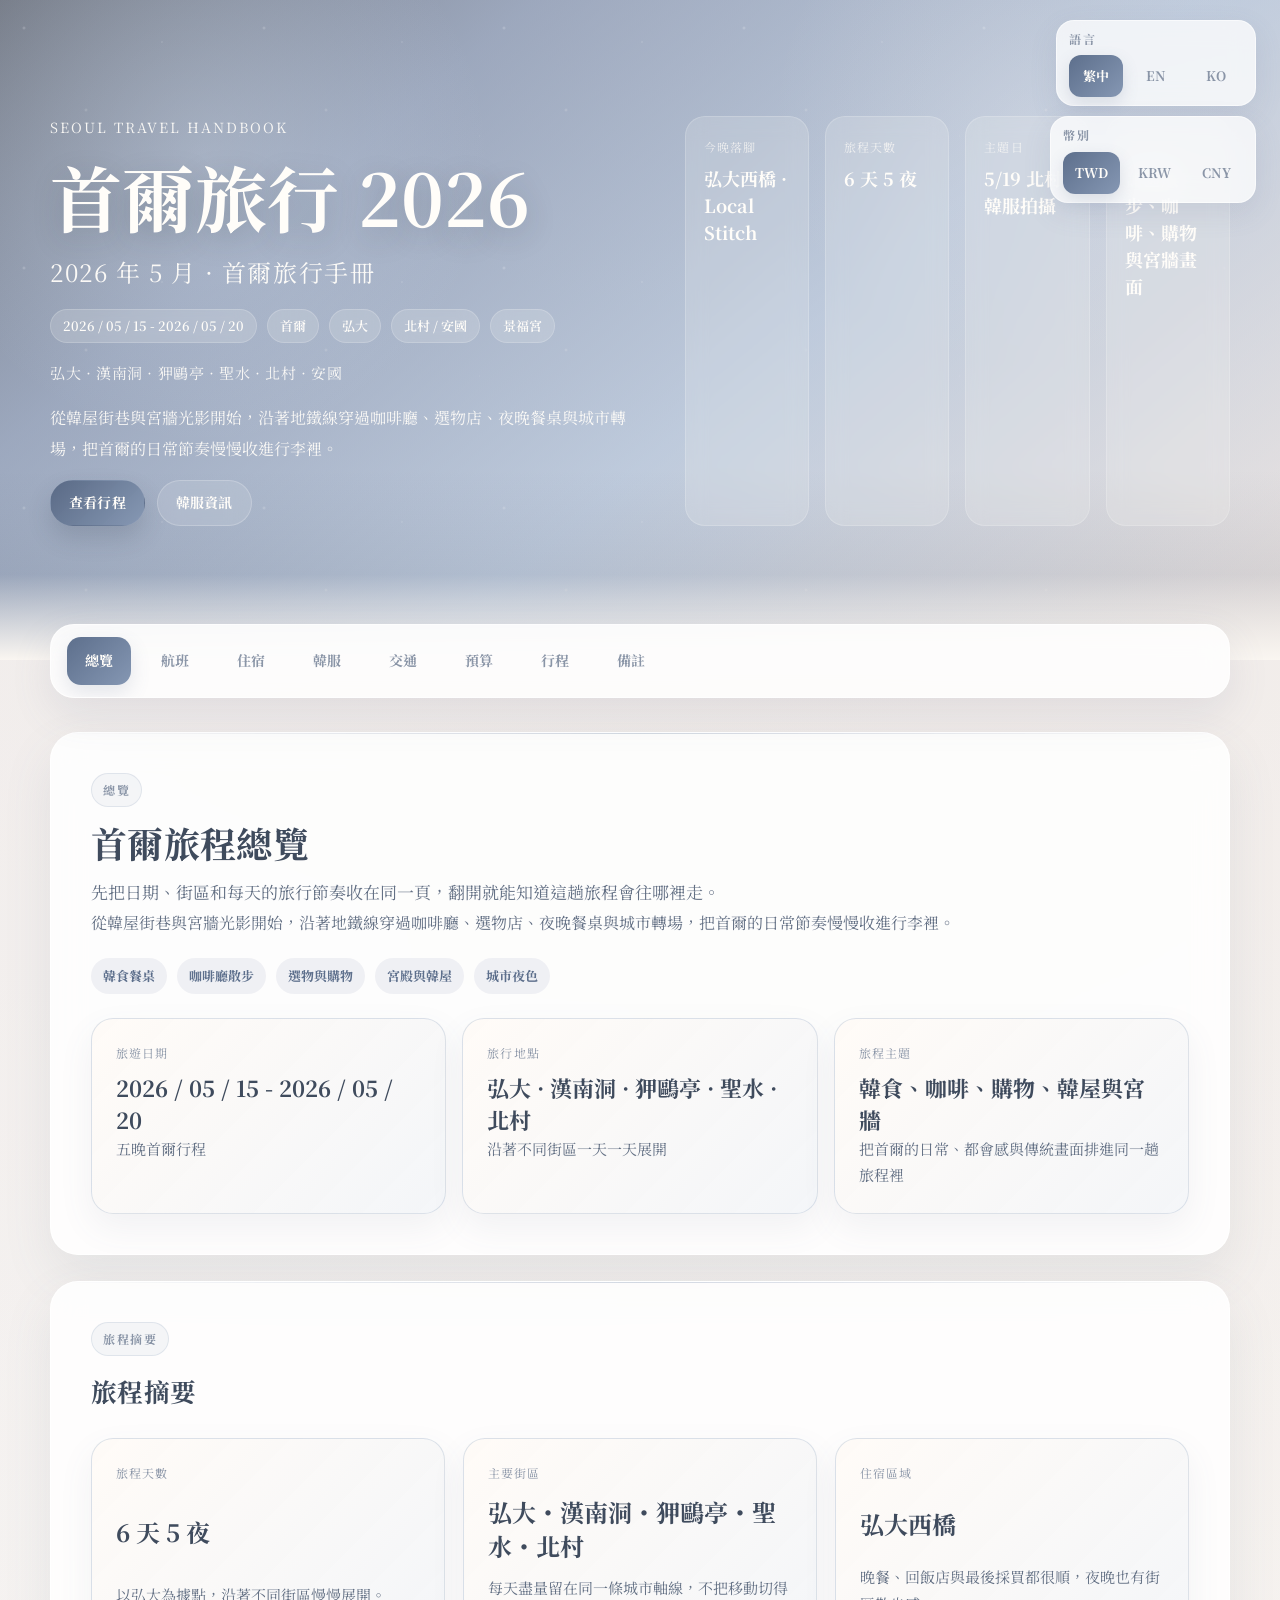
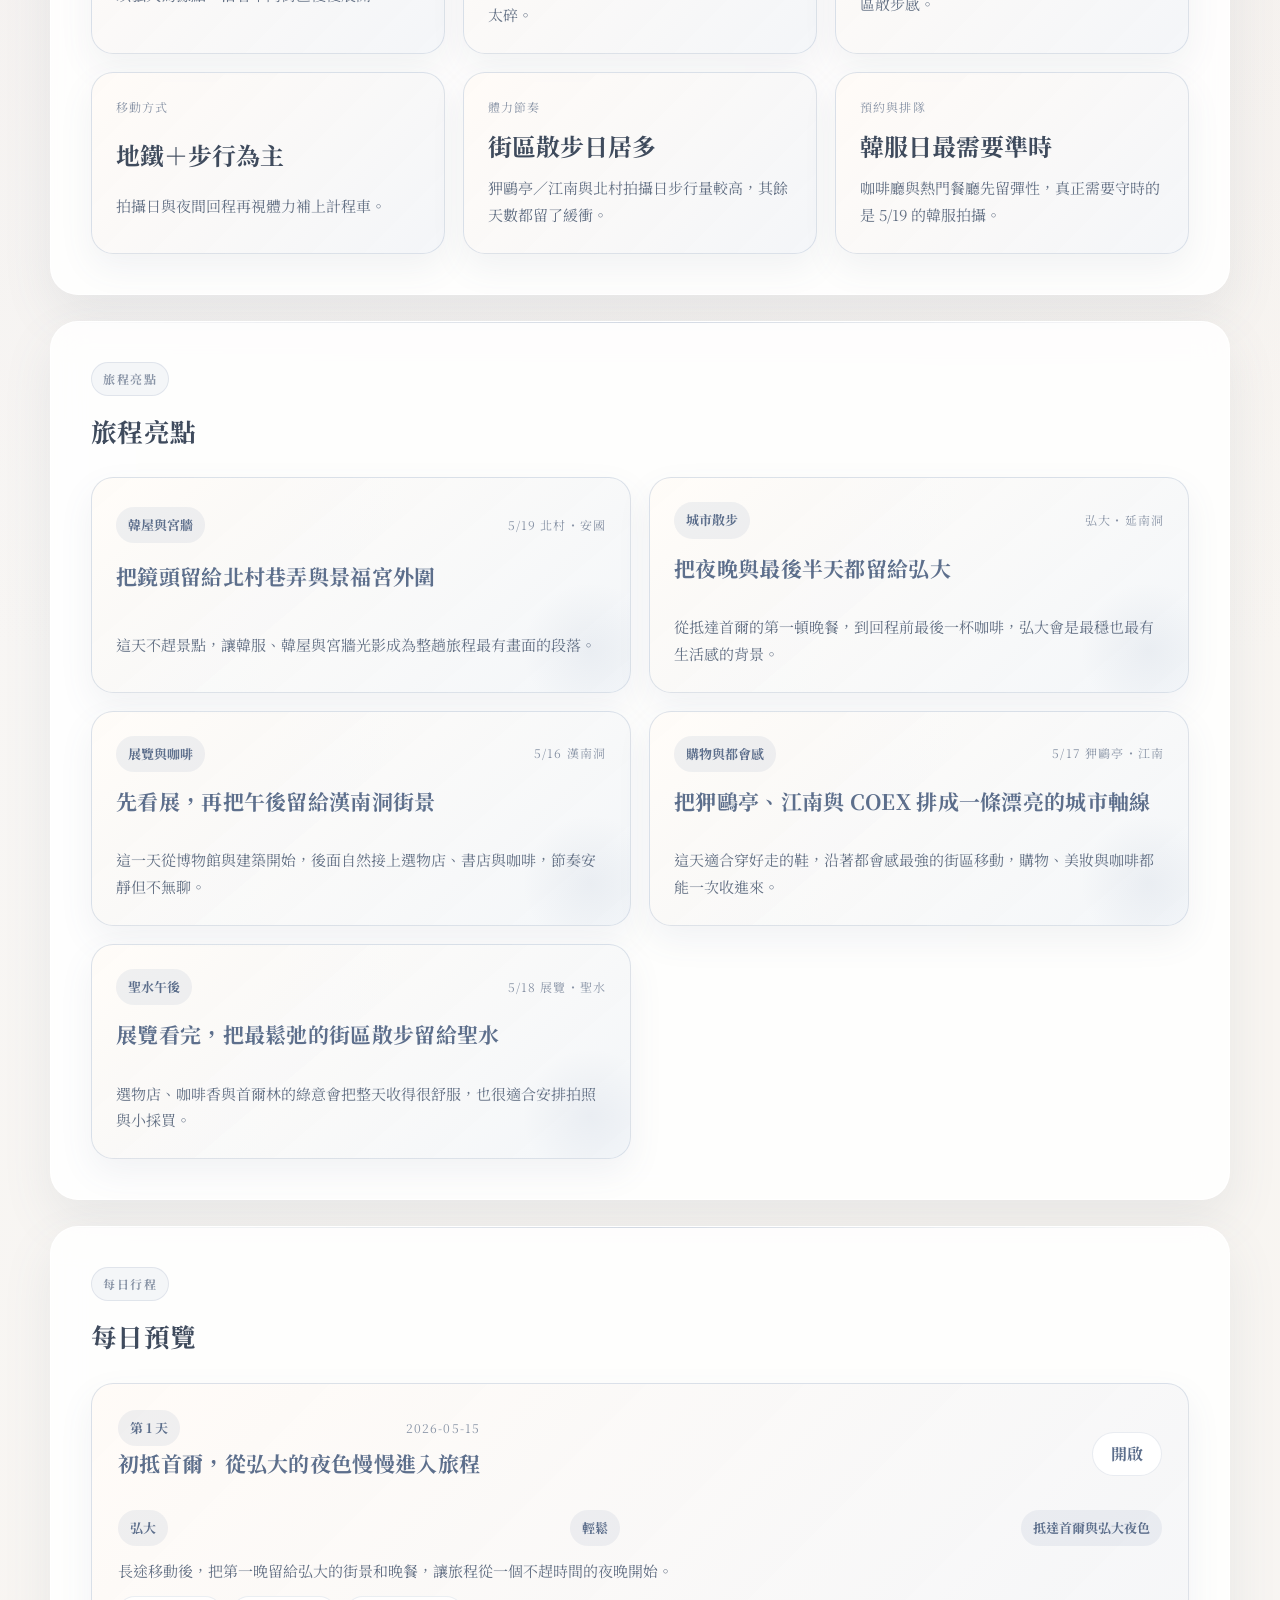
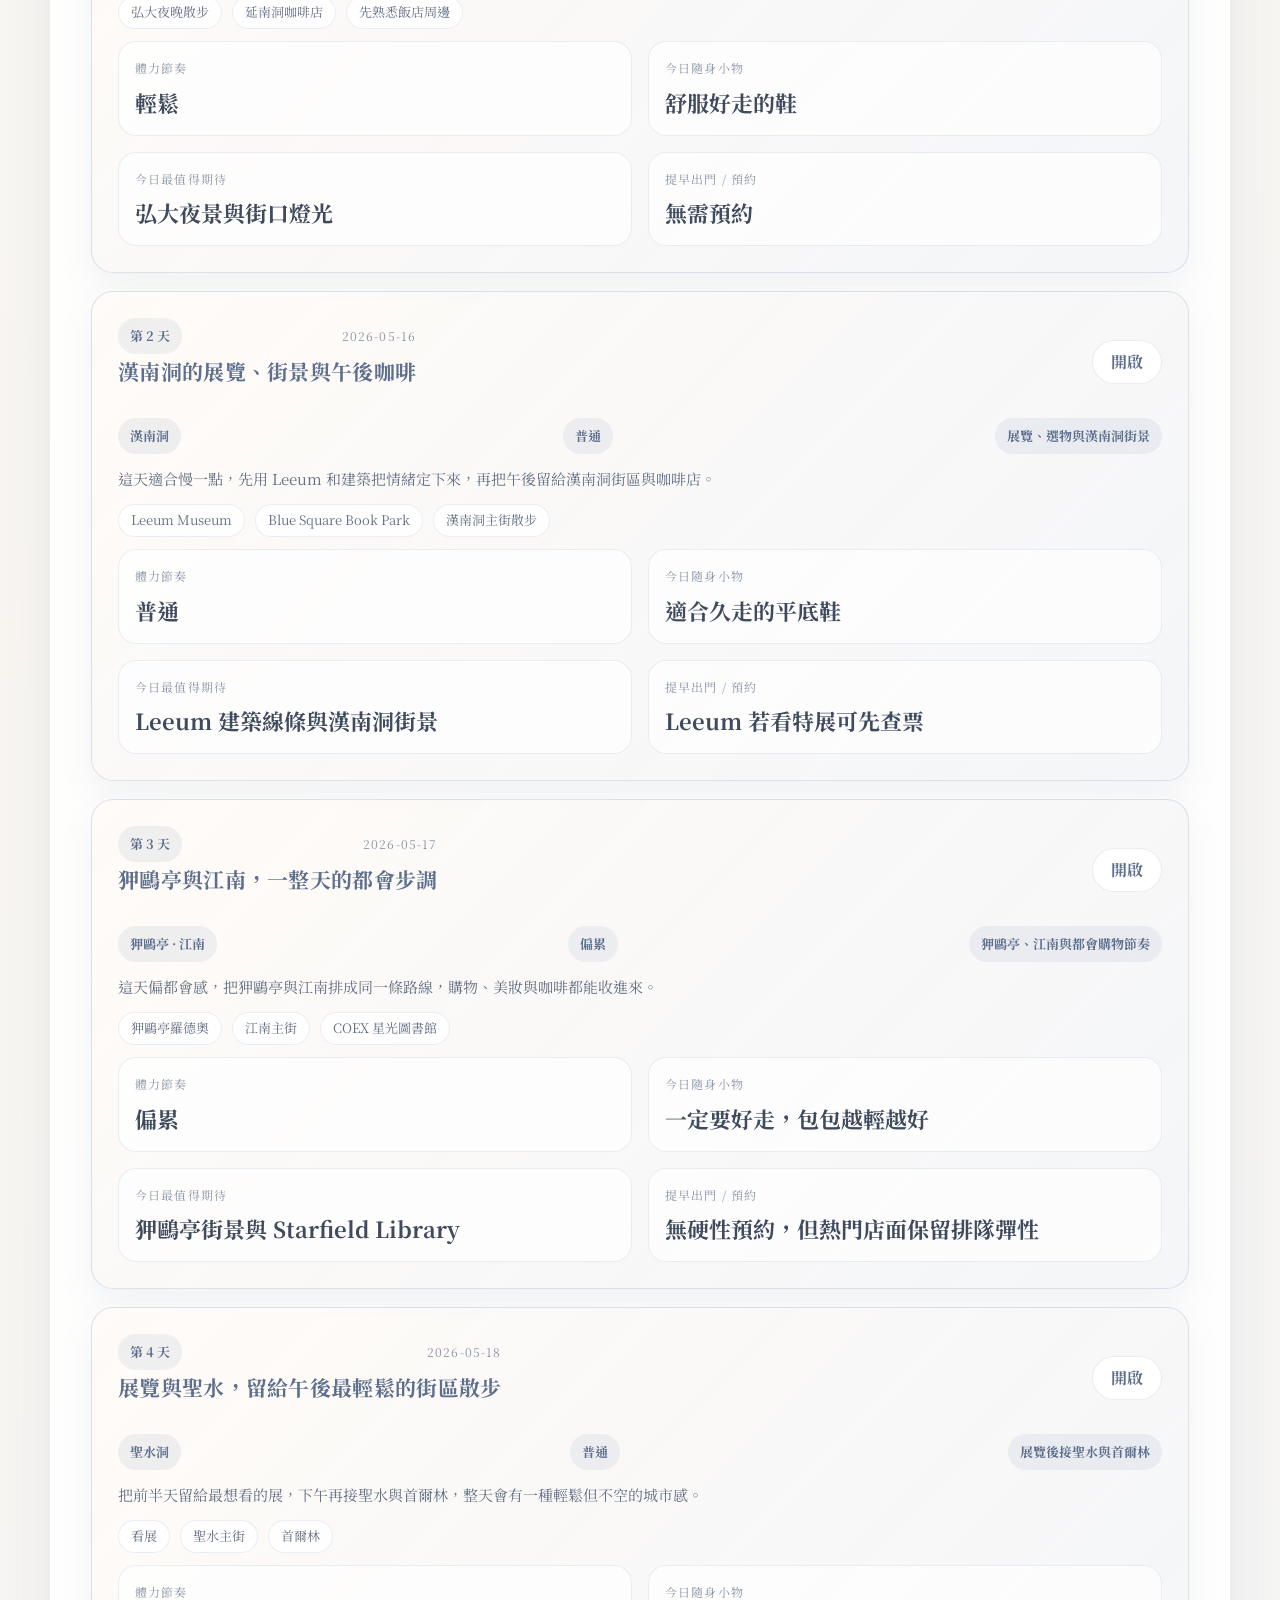
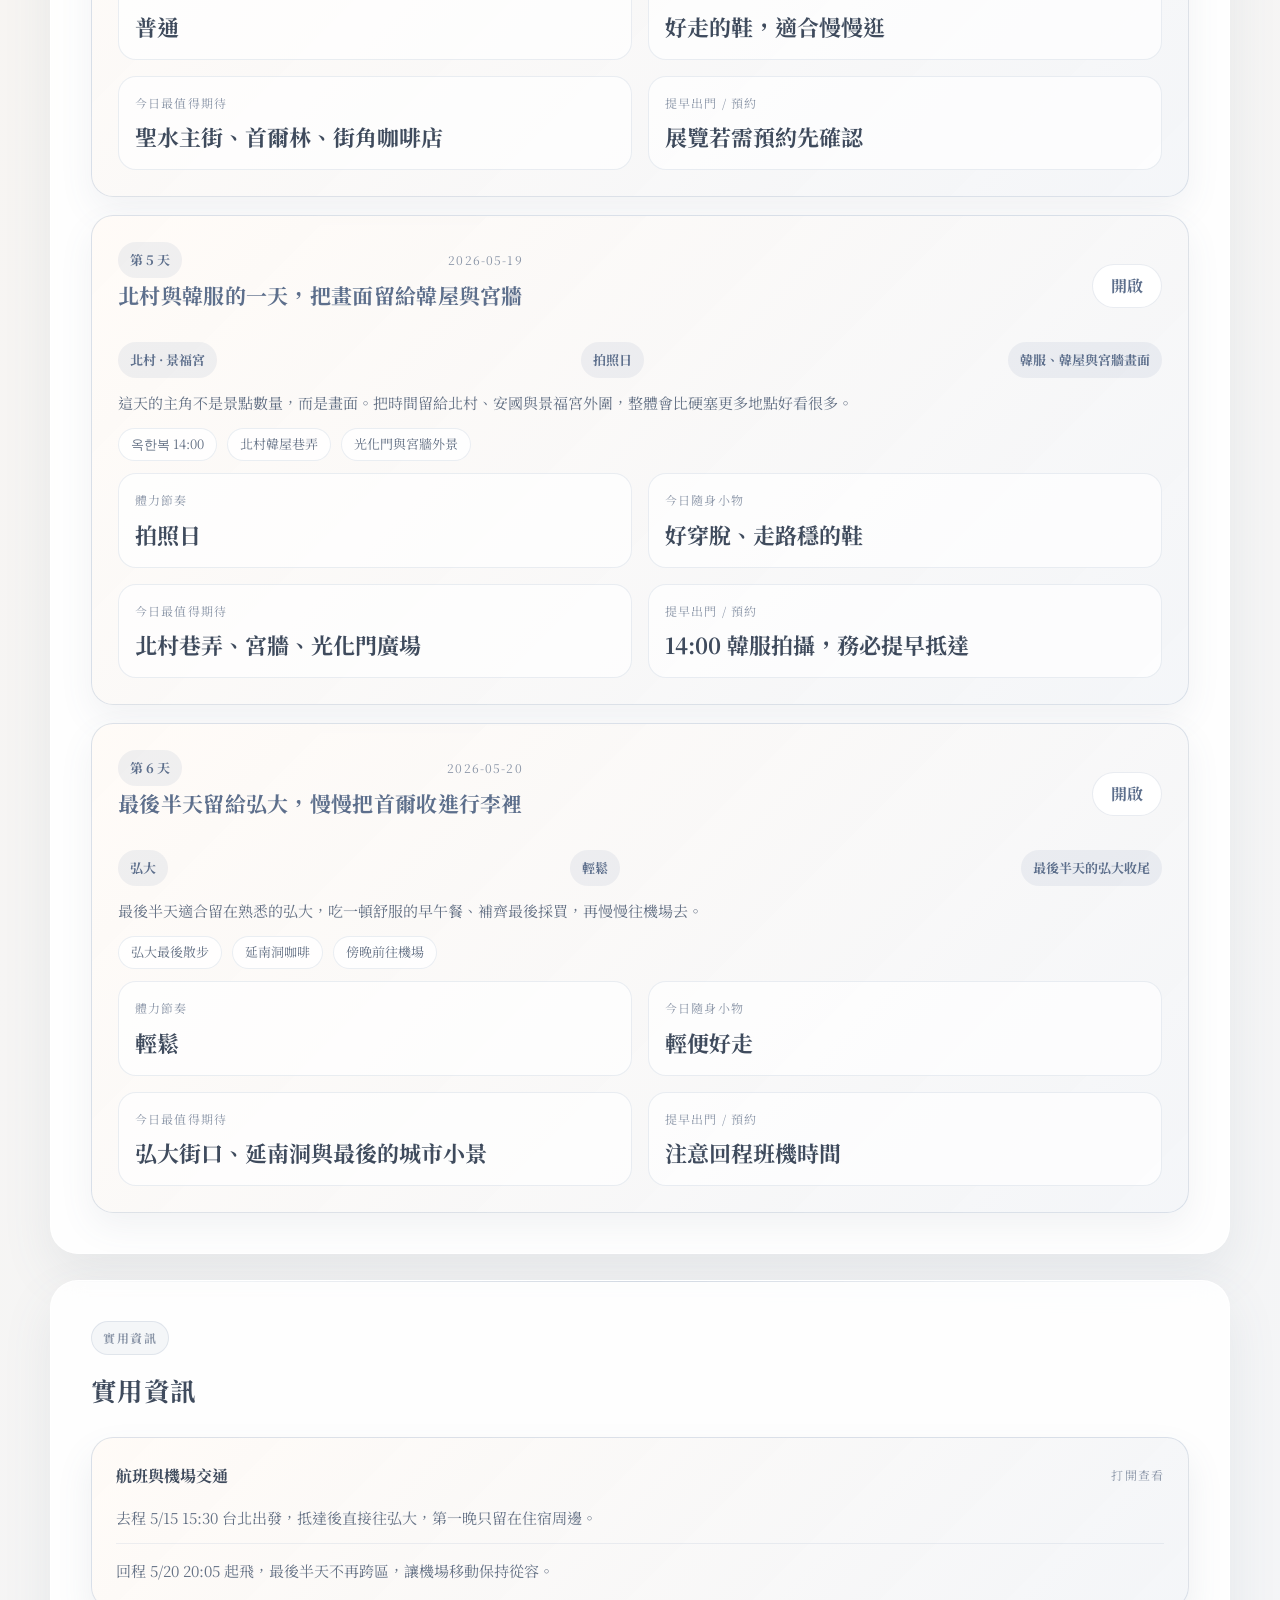
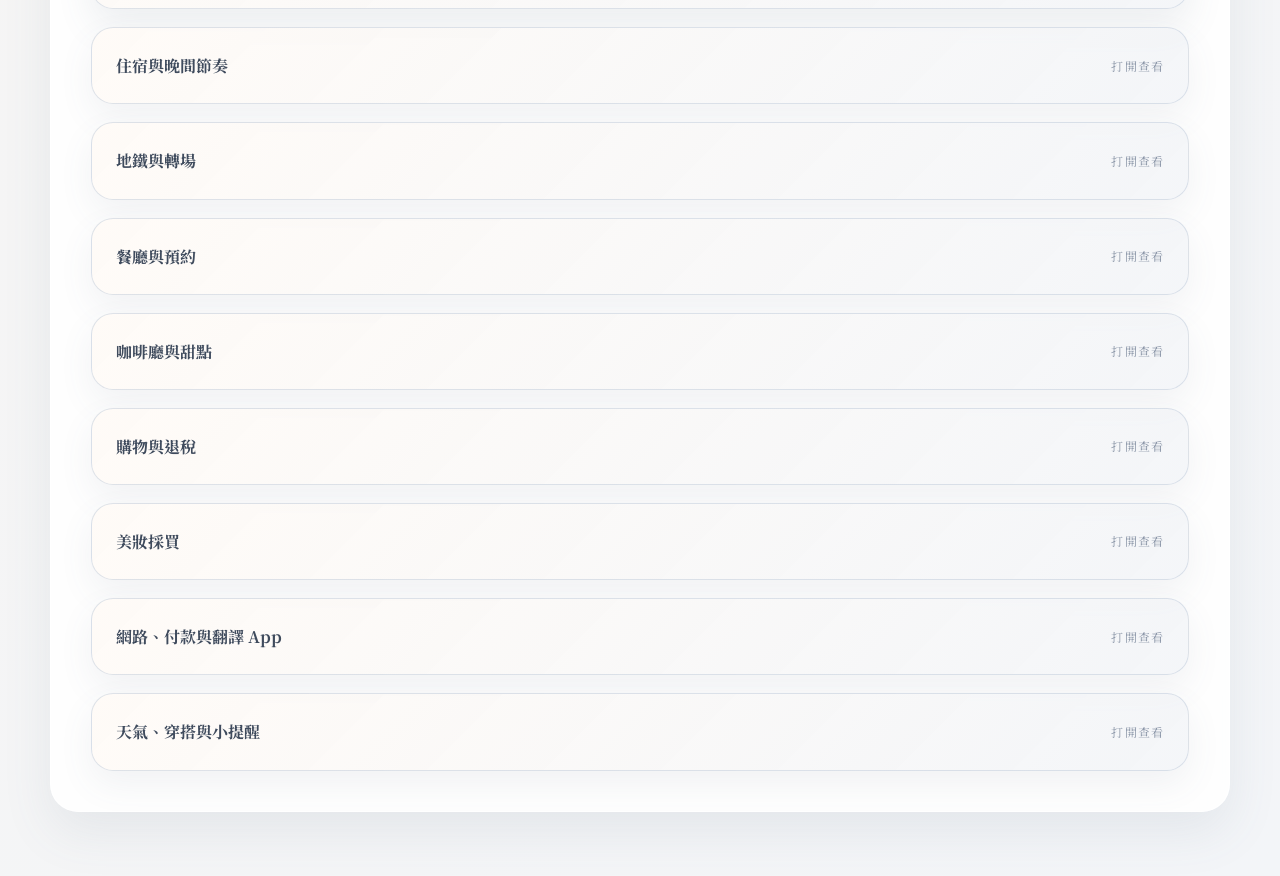
==== commit 967aaf70: "Refine Seoul travel handbook experience" ====
--- a/index.html
+++ b/index.html
@@ -62,6 +62,7 @@
             <span class="hero-chip" data-i18n="heroAreaPalace">景福宮</span>
           </div>
           <div class="destinations" data-i18n="heroDestinations">弘大 · 北村韓屋村 · 景福宮 · 安國 · 首爾</div>
+          <p class="hero-narrative" data-i18n="heroNarrative">從韓屋街巷與宮牆光影開始，沿著地鐵線穿過咖啡廳、選物店、夜晚餐桌與城市轉場，把首爾的日常節奏慢慢收進行李裡。</p>
           <div class="hero-actions" aria-label="Quick actions">
             <button class="hero-action hero-action-primary" type="button" data-page-link="itinerary" data-i18n="heroPrimaryAction" aria-label="Open itinerary page">查看行程</button>
             <button class="hero-action hero-action-secondary" type="button" data-page-link="hanbok" data-i18n="heroSecondaryAction" aria-label="Open hanbok page">韓服資訊</button>
@@ -88,7 +89,33 @@
           <div class="section-label" data-i18n="overviewKicker">總覽</div>
           <h2 data-i18n="overviewTitle">這趟安排</h2>
           <p class="lead" data-i18n="overviewLead">首頁只放真的會先看的，其他細節都分到各頁去找。</p>
+          <p class="overview-story" id="overviewStory"></p>
+          <div class="theme-chip-row" id="overviewThemeChips"></div>
           <div class="key-info-grid" id="keyInfoBar"></div>
+        </section>
+
+        <section class="section-card">
+          <div class="section-label" data-i18n="keyInfoTitle">旅程摘要</div>
+          <h3 data-i18n="keyInfoTitle">旅程摘要</h3>
+          <div class="overview-snapshot-grid" id="overviewSnapshot"></div>
+        </section>
+
+        <section class="section-card">
+          <div class="section-label" data-i18n="overviewSnapshotTitle">旅程亮點</div>
+          <h3 data-i18n="overviewSnapshotTitle">旅程亮點</h3>
+          <div class="highlight-grid" id="journeyHighlights"></div>
+        </section>
+
+        <section class="section-card">
+          <div class="section-label" data-i18n="overviewItineraryTitle">每日行程</div>
+          <h3 data-i18n="overviewPreviewTitle">每日預覽</h3>
+          <div class="day-preview-list" id="dayPreviewList"></div>
+        </section>
+
+        <section class="section-card">
+          <div class="section-label" data-i18n="overviewPracticalTitle">實用資訊</div>
+          <h3 data-i18n="overviewPracticalTitle">實用資訊</h3>
+          <div class="practical-grid" id="practicalInfo"></div>
         </section>
       </section>
 
--- a/styles.css
+++ b/styles.css
@@ -301,6 +301,18 @@
   opacity: 0.92;
 }
 
+.hero-narrative,
+.overview-story {
+  color: var(--text-mid);
+  font-size: 16px;
+  line-height: 1.9;
+}
+
+.hero-narrative {
+  max-width: 40rem;
+  color: rgba(255, 253, 249, 0.92);
+}
+
 .hero-actions {
   display: flex;
   flex-wrap: wrap;
@@ -342,7 +354,7 @@
 
 .hero-summary-grid {
   display: grid;
-  grid-template-columns: repeat(3, minmax(0, 1fr));
+  grid-template-columns: repeat(4, minmax(0, 1fr));
   gap: 16px;
   margin-top: 8px;
 }
@@ -496,6 +508,13 @@
   line-height: 1.82;
 }
 
+.theme-chip-row {
+  display: flex;
+  flex-wrap: wrap;
+  gap: 10px;
+  margin-top: 20px;
+}
+
 .intro-card .key-info-grid {
   display: grid;
   grid-template-columns: repeat(3, minmax(0, 1fr));
@@ -507,6 +526,10 @@
 .content-panel,
 .overview-stat,
 .mini-stat-card,
+.overview-snapshot-card,
+.highlight-card,
+.day-preview-card,
+.practical-card,
 .budget-summary-card,
 .budget-card,
 .route-card,
@@ -523,6 +546,40 @@
   box-shadow: var(--shadow-soft);
 }
 
+.overview-snapshot-card,
+.highlight-card,
+.day-preview-card,
+.practical-card {
+  display: grid;
+  gap: 12px;
+}
+
+.snapshot-value {
+  color: var(--text-dark);
+  font-size: 24px;
+  line-height: 1.42;
+  font-weight: 700;
+}
+
+.highlight-card {
+  position: relative;
+  overflow: hidden;
+  background:
+    linear-gradient(140deg, rgba(255, 252, 248, 0.98), rgba(243, 246, 249, 0.94)),
+    linear-gradient(90deg, rgba(133, 151, 179, 0.08), rgba(232, 222, 218, 0.08));
+}
+
+.highlight-card::after {
+  content: "";
+  position: absolute;
+  right: -30px;
+  bottom: -28px;
+  width: 140px;
+  height: 140px;
+  border-radius: 999px;
+  background: radial-gradient(circle, rgba(133, 151, 179, 0.1), transparent 68%);
+}
+
 .content-panel {
   display: grid;
   gap: 14px;
@@ -582,11 +639,141 @@
   line-height: 1.78;
 }
 
+.highlight-top,
+.day-preview-top,
+.preview-meta-row,
+.practical-summary {
+  display: flex;
+  justify-content: space-between;
+  gap: 14px;
+  align-items: center;
+}
+
+.day-preview-card {
+  padding: 26px;
+}
+
+.preview-link {
+  white-space: nowrap;
+}
+
+.preview-meta-row {
+  flex-wrap: wrap;
+}
+
+.preview-points {
+  display: flex;
+  flex-wrap: wrap;
+  gap: 10px;
+}
+
+.preview-point {
+  display: inline-flex;
+  align-items: center;
+  min-height: 32px;
+  padding: 7px 12px;
+  border-radius: 999px;
+  background: rgba(255, 255, 255, 0.86);
+  border: 1px solid rgba(181, 193, 212, 0.28);
+  color: var(--text-mid);
+  font-size: 13px;
+  line-height: 1.3;
+}
+
+.preview-meta-grid,
+.itinerary-day-header,
+.itinerary-glance-grid,
+.itinerary-flow-grid {
+  display: grid;
+  gap: 16px;
+}
+
+.preview-meta-grid,
+.itinerary-day-header {
+  grid-template-columns: repeat(2, minmax(0, 1fr));
+}
+
+.itinerary-glance-grid {
+  grid-template-columns: repeat(3, minmax(0, 1fr));
+  margin-bottom: 14px;
+}
+
+.itinerary-flow-grid {
+  grid-template-columns: repeat(2, minmax(0, 1fr));
+  margin-bottom: 14px;
+}
+
+.itinerary-flow-card {
+  padding: 18px;
+  border-radius: 18px;
+  background: rgba(255, 255, 255, 0.72);
+  border: 1px solid rgba(181, 193, 212, 0.24);
+}
+
+.itinerary-reminder-list {
+  display: grid;
+  gap: 10px;
+  margin-top: 14px;
+}
+
+.practical-card {
+  overflow: hidden;
+}
+
+.practical-card[open] {
+  box-shadow: 0 18px 36px rgba(91, 104, 127, 0.1);
+}
+
+.practical-summary {
+  list-style: none;
+  cursor: pointer;
+}
+
+.practical-summary::-webkit-details-marker {
+  display: none;
+}
+
+.practical-list {
+  display: grid;
+  gap: 12px;
+  margin-top: 16px;
+}
+
+.practical-item {
+  padding: 14px 0 0;
+  border-top: 1px solid rgba(181, 193, 212, 0.24);
+  color: var(--text-mid);
+  font-size: 15px;
+  line-height: 1.74;
+}
+
+.practical-item:first-child {
+  padding-top: 0;
+  border-top: none;
+}
+
 .overview-grid {
   display: grid;
   grid-template-columns: repeat(4, minmax(0, 1fr));
   gap: 16px;
   margin: 26px 0 22px;
+}
+
+.overview-snapshot-grid,
+.highlight-grid,
+.day-preview-list,
+.practical-grid {
+  display: grid;
+  gap: 18px;
+  margin-top: 24px;
+}
+
+.overview-snapshot-grid {
+  grid-template-columns: repeat(3, minmax(0, 1fr));
+}
+
+.highlight-grid {
+  grid-template-columns: repeat(2, minmax(0, 1fr));
 }
 
 .content-grid {
@@ -1384,6 +1571,8 @@
 @media (max-width: 1100px) {
   .hero-summary-grid,
   .overview-grid,
+  .overview-snapshot-grid,
+  .highlight-grid,
   .budget-summary-strip,
   .budget-summary-grid,
   .content-grid.three-col,
@@ -1488,7 +1677,11 @@
   }
 
   .hero-summary-grid {
-    grid-template-columns: repeat(3, minmax(0, 1fr));
+    grid-template-columns: repeat(2, minmax(0, 1fr));
+  }
+
+  .overview-snapshot-grid {
+    grid-template-columns: repeat(2, minmax(0, 1fr));
   }
 
   .control-dock {
@@ -1602,6 +1795,11 @@
     max-width: 24rem;
   }
 
+  .hero-narrative {
+    font-size: 14px;
+    line-height: 1.72;
+  }
+
   .hero-meta-chips {
     gap: 8px;
     justify-content: flex-start;
@@ -1721,6 +1919,8 @@
 
   .intro-card .key-info-grid,
   .overview-grid,
+  .overview-snapshot-grid,
+  .highlight-grid,
   .content-grid,
   .content-grid.two-col,
   .content-grid.three-col,
@@ -1747,6 +1947,8 @@
 
   .intro-card .key-info-grid,
   .overview-grid,
+  .overview-snapshot-grid,
+  .highlight-grid,
   .content-grid,
   .budget-summary-strip,
   .budget-summary-grid,
@@ -1761,6 +1963,10 @@
   .content-panel,
   .overview-stat,
   .mini-stat-card,
+  .overview-snapshot-card,
+  .highlight-card,
+  .day-preview-card,
+  .practical-card,
   .budget-summary-card,
   .budget-card,
   .route-card,
@@ -1856,7 +2062,8 @@
 
   .budget-main,
   .budget-summary-value,
-  .key-info-card .summary-value {
+  .key-info-card .summary-value,
+  .snapshot-value {
     font-size: clamp(1.6rem, 7vw, 2.4rem);
     line-height: 1.2;
     overflow-wrap: anywhere;
@@ -1938,6 +2145,30 @@
   .accordion-summary h3 {
     font-size: 20px;
     line-height: 1.34;
+  }
+
+  .day-preview-card {
+    padding: 20px 18px;
+  }
+
+  .highlight-card h4,
+  .day-preview-card h4 {
+    font-size: 18px;
+    line-height: 1.45;
+  }
+
+  .day-preview-top,
+  .practical-summary {
+    flex-direction: column;
+    align-items: flex-start;
+  }
+
+  .preview-meta-grid,
+  .itinerary-day-header,
+  .itinerary-glance-grid,
+  .itinerary-flow-grid {
+    grid-template-columns: 1fr;
+    gap: 12px;
   }
 
   .itinerary-cover {
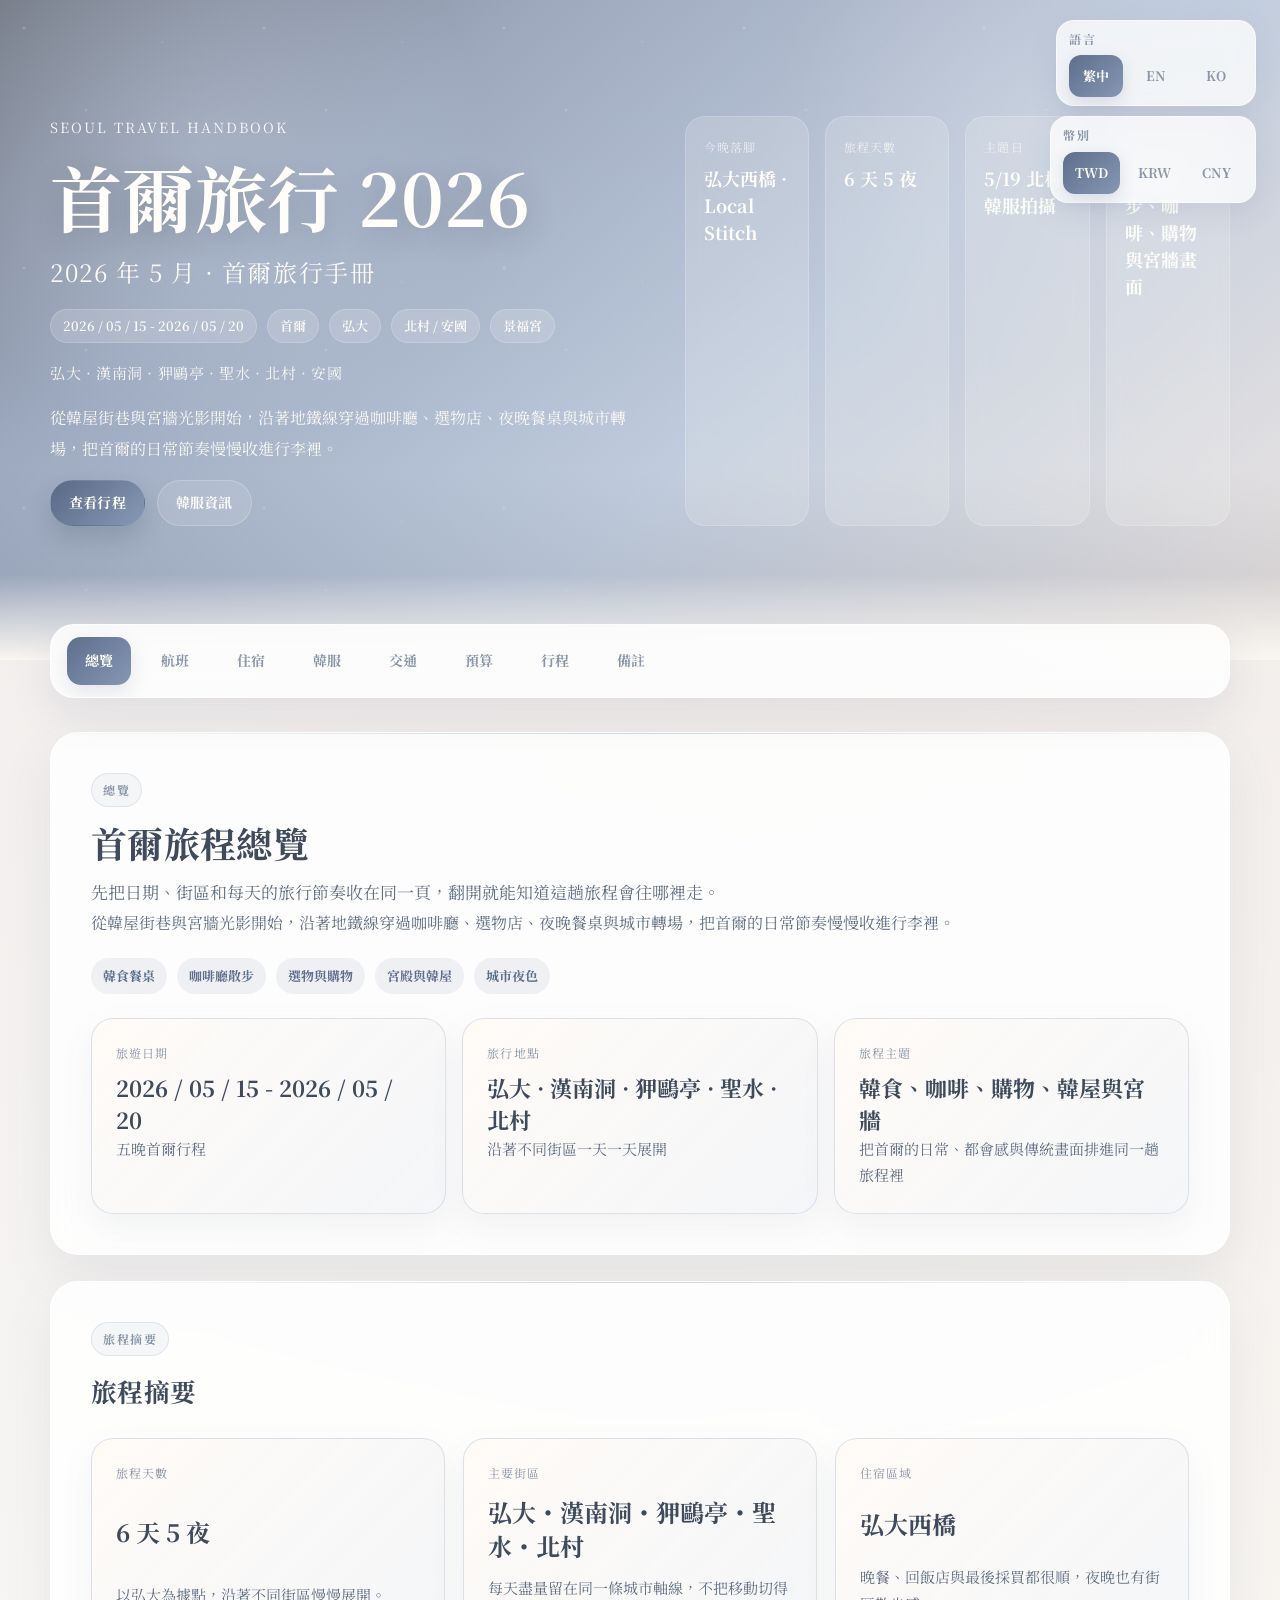
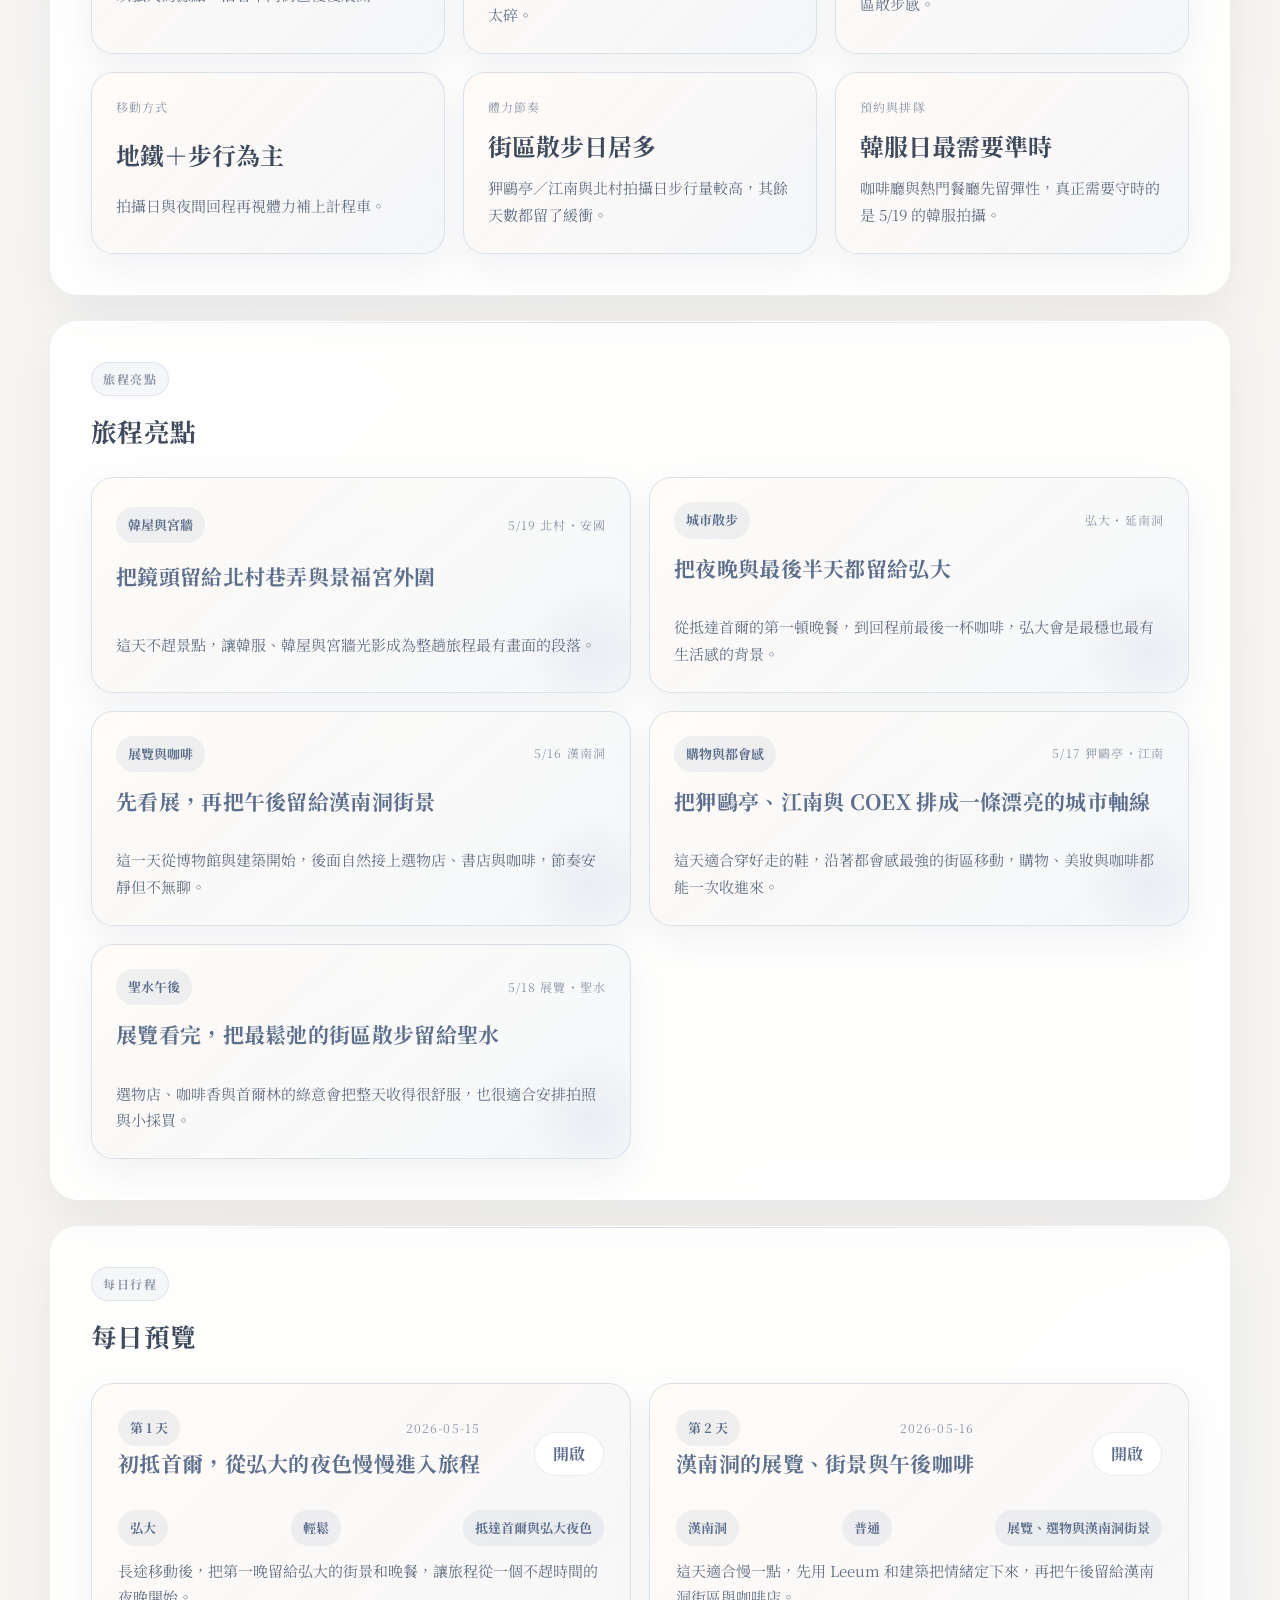
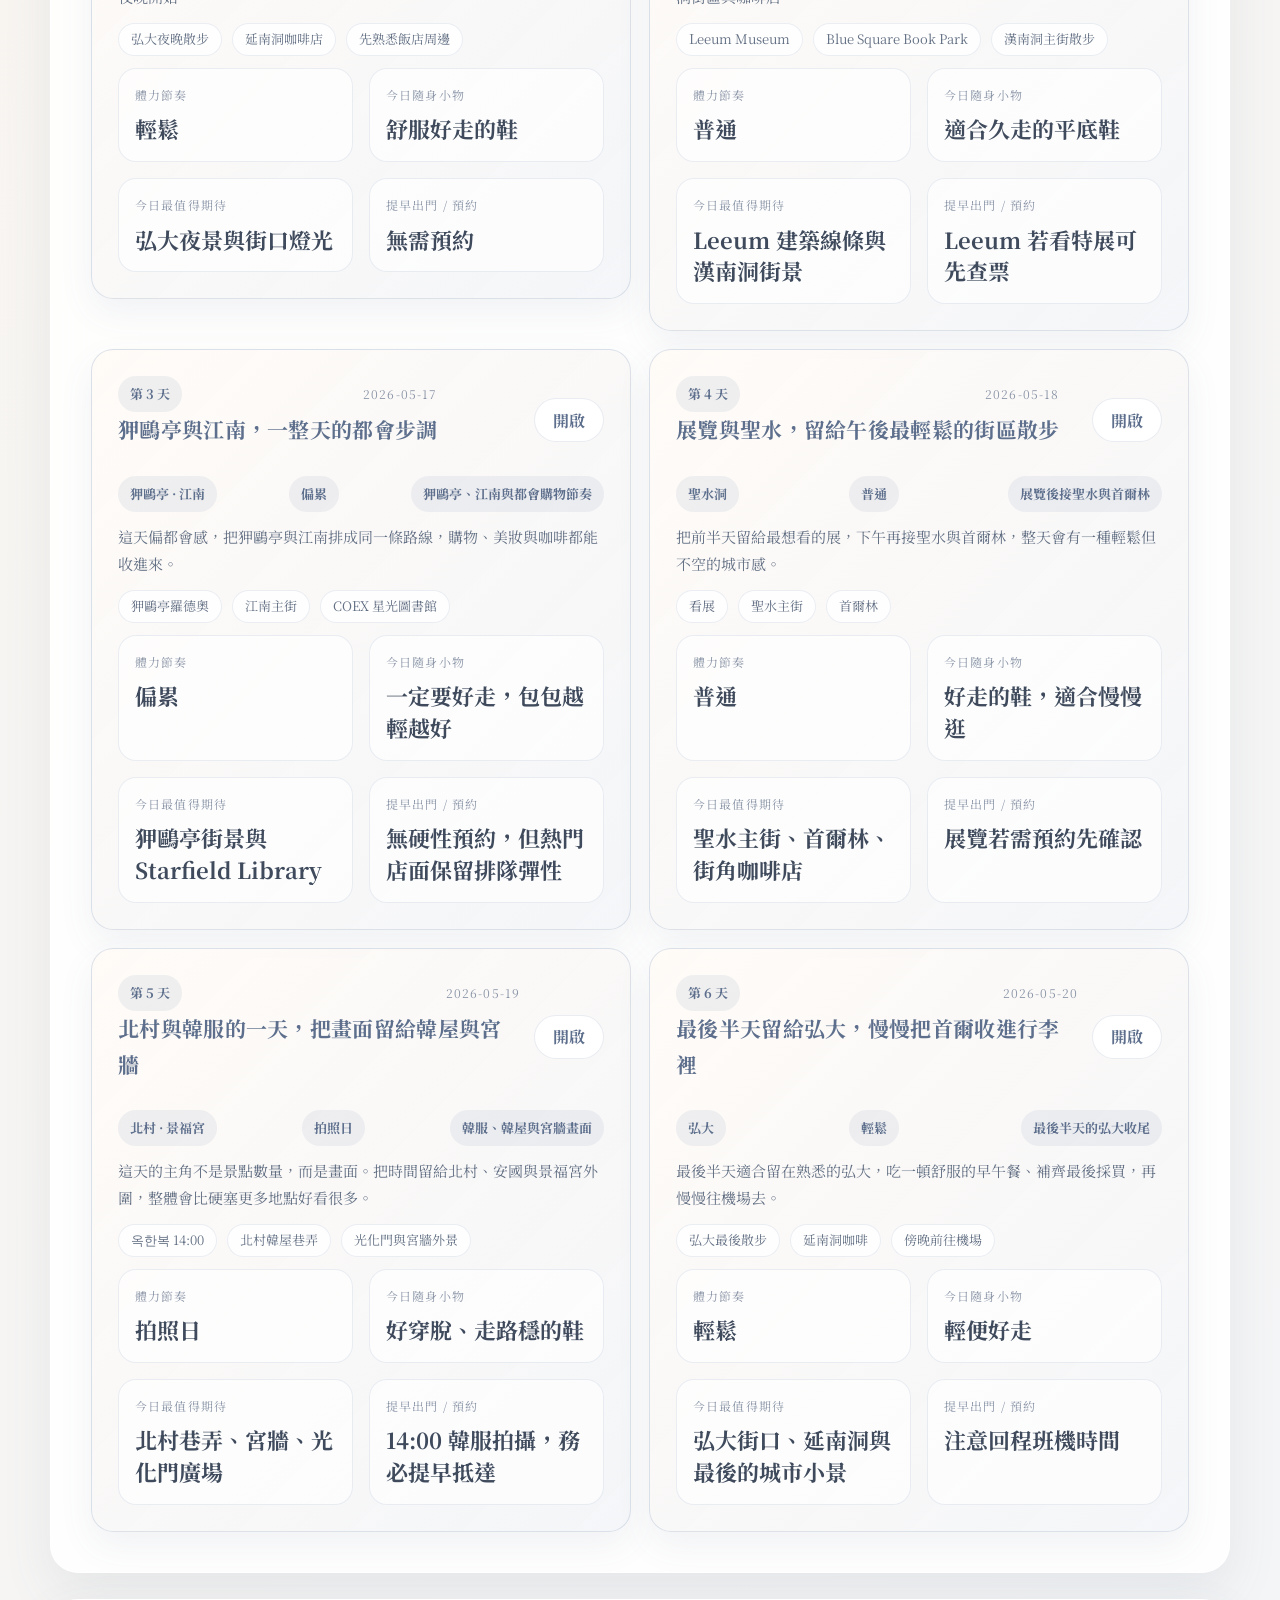
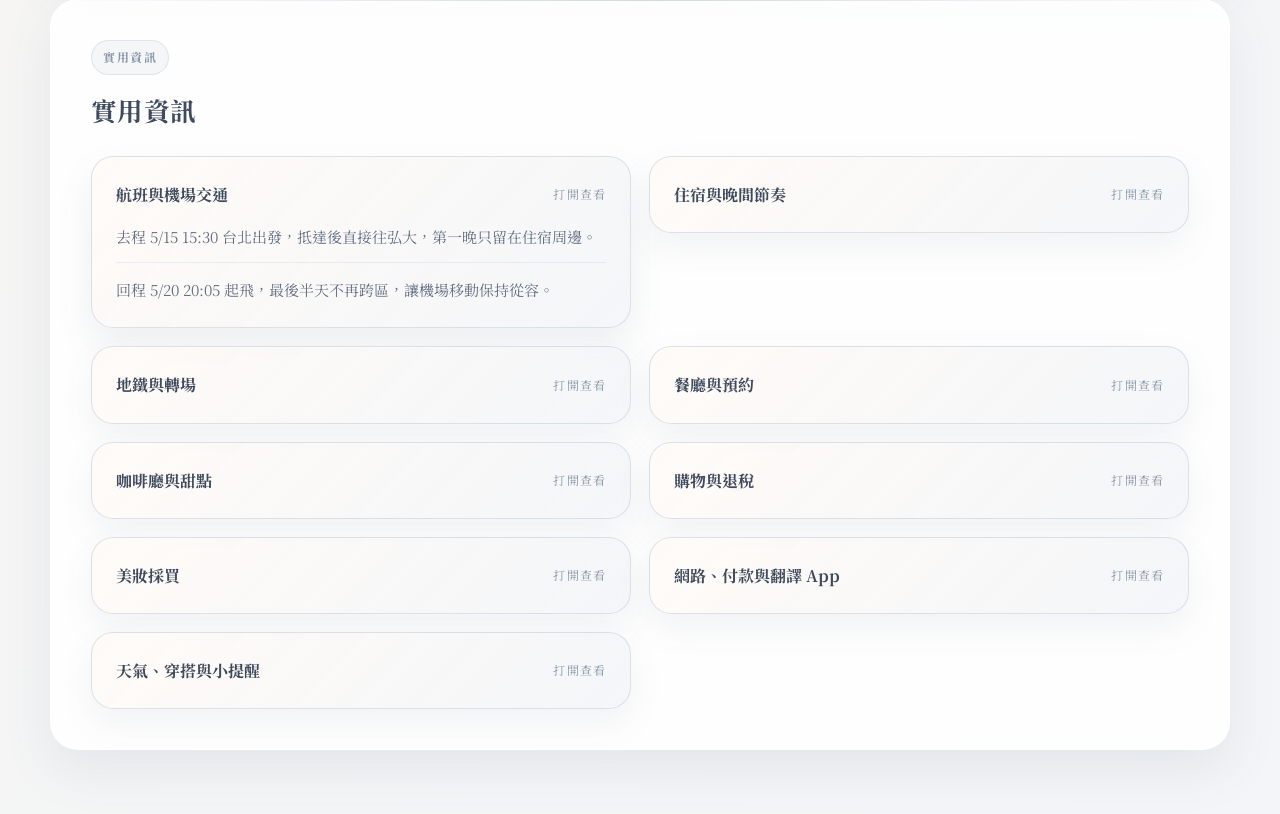
==== commit 2c04ff9c: "Fix mobile handbook navigation and routing" ====
--- a/index.html
+++ b/index.html
@@ -23,7 +23,7 @@
       href="https://fonts.googleapis.com/css2?family=Noto+Serif+TC:wght@400;500;600;700&family=Noto+Serif:wght@400;500;600;700&display=swap"
       rel="stylesheet"
     />
-    <link rel="stylesheet" href="./styles.css?v=20260603-1" />
+    <link rel="stylesheet" href="./styles.css?v=20260603-3" />
   </head>
   <body>
     <div class="page-progress" id="pageProgress" aria-hidden="true"></div>
@@ -330,6 +330,14 @@
         <span class="bottom-nav-icon" aria-hidden="true">✿</span>
         <span data-i18n="bottomHanbok">Hanbok</span>
       </button>
+      <button class="bottom-nav-item" type="button" data-page-link="route" aria-label="Open transport page">
+        <span class="bottom-nav-icon" aria-hidden="true">⌖</span>
+        <span data-i18n="navRoute">交通</span>
+      </button>
+      <button class="bottom-nav-item" type="button" data-page-link="budget" aria-label="Open budget page">
+        <span class="bottom-nav-icon" aria-hidden="true">$</span>
+        <span data-i18n="navBudget">預算</span>
+      </button>
       <button class="bottom-nav-item" type="button" data-page-link="itinerary" aria-label="Open itinerary page">
         <span class="bottom-nav-icon" aria-hidden="true">▤</span>
         <span data-i18n="bottomItinerary">Itinerary</span>
@@ -346,6 +354,6 @@
       <p id="modalCaption"></p>
     </dialog>
 
-    <script src="./script.js?v=20260603-1"></script>
+    <script src="./script.js?v=20260603-3"></script>
   </body>
 </html>
--- a/styles.css
+++ b/styles.css
@@ -776,6 +776,12 @@
   grid-template-columns: repeat(2, minmax(0, 1fr));
 }
 
+.day-preview-list,
+.practical-grid {
+  grid-template-columns: repeat(2, minmax(0, 1fr));
+  align-items: start;
+}
+
 .content-grid {
   display: grid;
   gap: 20px;
@@ -1721,19 +1727,19 @@
     left: auto;
     right: auto;
     z-index: auto;
-    width: min(calc(100% - 36px), 1180px);
-    margin: 14px auto 10px;
-    gap: 10px;
+    width: min(calc(100% - 32px), 1180px);
+    margin: 10px auto 8px;
+    gap: 8px;
     grid-template-columns: repeat(2, minmax(0, 1fr));
     justify-items: stretch;
   }
 
   .control-group {
     min-width: 0;
-    padding: 6px;
-    border-radius: 18px;
+    padding: 5px;
+    border-radius: 16px;
     background: rgba(255, 255, 255, 0.86);
-    box-shadow: 0 10px 24px rgba(95, 111, 140, 0.08);
+    box-shadow: 0 8px 18px rgba(95, 111, 140, 0.07);
   }
 
   .control-label {
@@ -1747,26 +1753,26 @@
   }
 
   .pill-btn {
-    min-height: 44px;
+    min-height: 38px;
     min-width: 0;
-    padding: 10px 8px;
-    font-size: 12px;
-    border-radius: 14px;
+    padding: 8px 8px;
+    font-size: 11.5px;
+    border-radius: 12px;
   }
 
   .hero {
     min-height: auto;
-    padding: 4px 18px 10px;
+    padding: 2px 16px 8px;
     align-items: stretch;
   }
 
   .hero-content {
     width: 100%;
-    padding: 20px 18px 18px;
-    border-radius: 28px;
+    padding: 16px 16px 14px;
+    border-radius: 24px;
     text-align: left;
     background: linear-gradient(180deg, rgba(63, 73, 93, 0.18), rgba(63, 73, 93, 0.34));
-    box-shadow: 0 18px 34px rgba(48, 58, 76, 0.16);
+    box-shadow: 0 14px 28px rgba(48, 58, 76, 0.14);
     backdrop-filter: blur(10px);
   }
 
@@ -1775,7 +1781,7 @@
   }
 
   .hero-copy {
-    gap: 12px;
+    gap: 10px;
     max-width: none;
   }
 
@@ -1790,73 +1796,52 @@
   }
 
   .hero-subtitle {
-    font-size: 15px;
-    line-height: 1.5;
-    max-width: 24rem;
+    font-size: 14px;
+    line-height: 1.45;
+    max-width: none;
   }
 
   .hero-narrative {
-    font-size: 14px;
-    line-height: 1.72;
+    font-size: 13.5px;
+    line-height: 1.64;
+    display: -webkit-box;
+    overflow: hidden;
+    -webkit-line-clamp: 2;
+    -webkit-box-orient: vertical;
   }
 
   .hero-meta-chips {
-    gap: 8px;
+    gap: 6px;
     justify-content: flex-start;
   }
 
   .hero-chip {
-    min-height: 28px;
-    padding: 6px 10px;
-    font-size: 12px;
+    min-height: 26px;
+    padding: 5px 9px;
+    font-size: 11.5px;
     background: rgba(255, 252, 248, 0.14);
   }
 
   .destinations {
-    font-size: 13px;
-    line-height: 1.7;
+    font-size: 12.5px;
+    line-height: 1.6;
   }
 
   .hero-actions {
     display: grid;
     grid-template-columns: repeat(2, minmax(0, 1fr));
-    gap: 10px;
+    gap: 8px;
   }
 
   .hero-action {
     width: 100%;
-    min-height: 46px;
+    min-height: 42px;
     padding: 0 14px;
-    font-size: 13px;
+    font-size: 12.5px;
   }
 
   .hero-summary-grid {
-    display: grid;
-    grid-auto-flow: column;
-    grid-auto-columns: minmax(220px, 84%);
-    gap: 10px;
-    margin-top: 4px;
-    padding-bottom: 2px;
-    overflow-x: auto;
-    overflow-y: hidden;
-    scrollbar-width: none;
-    scroll-snap-type: x proximity;
-  }
-
-  .hero-summary-grid::-webkit-scrollbar {
     display: none;
-  }
-
-  .summary-card {
-    min-width: 0;
-    padding: 14px 14px 15px;
-    border-radius: 20px;
-    scroll-snap-align: start;
-  }
-
-  .summary-value {
-    font-size: 16px;
-    line-height: 1.5;
   }
 
   .main-nav {
@@ -1864,14 +1849,14 @@
   }
 
   .container {
-    width: min(calc(100% - 36px), 1180px);
+    width: min(calc(100% - 32px), 1180px);
     margin-bottom: calc(120px + env(safe-area-inset-bottom));
   }
 
   .section-card {
-    padding: 22px 18px;
+    padding: 20px 18px;
     border-radius: 24px;
-    margin-bottom: 18px;
+    margin-bottom: 16px;
   }
 
   .section-card .section-label {
@@ -1890,7 +1875,7 @@
   }
 
   .section-card h2 {
-    font-size: 24px;
+    font-size: 23px;
     line-height: 1.28;
   }
 
@@ -1911,6 +1896,16 @@
   .info-value {
     font-size: 15px;
     line-height: 1.68;
+  }
+
+  .overview-story,
+  .card-intro,
+  .timeline-desc,
+  .itinerary-curation-note,
+  .itinerary-rhythm,
+  .itinerary-stop-note {
+    font-size: 14px;
+    line-height: 1.62;
   }
 
   .section-card > .lead {
@@ -1981,6 +1976,11 @@
     width: 100%;
   }
 
+  .day-preview-card,
+  .practical-card {
+    gap: 10px;
+  }
+
   .flights-section .content-panel {
     padding: 18px 16px;
   }
@@ -2064,8 +2064,8 @@
   .budget-summary-value,
   .key-info-card .summary-value,
   .snapshot-value {
-    font-size: clamp(1.6rem, 7vw, 2.4rem);
-    line-height: 1.2;
+    font-size: clamp(1.45rem, 6.4vw, 2rem);
+    line-height: 1.18;
     overflow-wrap: anywhere;
     word-break: break-word;
   }
@@ -2088,7 +2088,9 @@
   .gallery-grid,
   .compact-gallery {
     display: grid;
-    grid-template-columns: repeat(3, minmax(76%, 1fr));
+    grid-auto-flow: column;
+    grid-auto-columns: minmax(78%, 1fr);
+    grid-template-columns: none;
     gap: 12px;
     margin-top: 18px;
     overflow-x: auto;
@@ -2282,20 +2284,20 @@
 
   .bottom-nav {
     position: fixed;
-    left: 12px;
-    right: 12px;
-    bottom: calc(10px + env(safe-area-inset-bottom));
+    left: 10px;
+    right: 10px;
+    bottom: calc(8px + env(safe-area-inset-bottom));
     z-index: 210;
     display: flex;
-    gap: 4px;
+    gap: 2px;
     overflow-x: auto;
     overflow-y: hidden;
     -webkit-overflow-scrolling: touch;
     scrollbar-width: none;
-    padding: 8px 8px calc(8px + env(safe-area-inset-bottom));
-    border-radius: 22px;
+    padding: 6px 6px calc(6px + env(safe-area-inset-bottom));
+    border-radius: 20px;
     background: rgba(255, 251, 247, 0.9);
-    box-shadow: 0 18px 42px rgba(83, 95, 116, 0.18);
+    box-shadow: 0 14px 30px rgba(83, 95, 116, 0.16);
     border: 1px solid rgba(255, 255, 255, 0.76);
     backdrop-filter: blur(16px);
   }
@@ -2306,29 +2308,29 @@
 
   .bottom-nav-item {
     flex: 0 0 auto;
-    min-width: 68px;
-    min-height: 50px;
-    padding: 7px 8px 6px;
+    min-width: 64px;
+    min-height: 48px;
+    padding: 7px 6px 6px;
     border-radius: 16px;
     color: var(--text-light);
-    font-size: 10px;
+    font-size: 9.5px;
     font-weight: 700;
     text-align: center;
     background: transparent;
     display: grid;
-    gap: 3px;
+    gap: 2px;
     place-items: center;
     line-height: 1.12;
   }
 
   .bottom-nav-icon {
-    font-size: 12px;
+    font-size: 11px;
   }
 
   .bottom-nav-item.active {
     color: #fffdf9;
     background: linear-gradient(135deg, var(--primary-dark) 0%, var(--primary-mid) 100%);
-    box-shadow: 0 6px 16px rgba(95, 111, 140, 0.14);
+    box-shadow: 0 5px 12px rgba(95, 111, 140, 0.12);
   }
 }
 
@@ -2344,10 +2346,6 @@
   .hero-content {
     padding: 18px 16px 16px;
     border-radius: 22px;
-  }
-
-  .hero-actions {
-    grid-template-columns: 1fr;
   }
 
   .hero h1 {
@@ -2387,8 +2385,8 @@
   }
 
   .control-dock {
-    width: calc(100% - 32px);
-    grid-template-columns: 1fr;
+    width: calc(100% - 28px);
+    grid-template-columns: repeat(2, minmax(0, 1fr));
   }
 
   .control-buttons {
@@ -2396,6 +2394,7 @@
   }
 
   .pill-btn {
+    min-height: 36px;
     font-size: 11px;
   }
 
@@ -2408,7 +2407,7 @@
   }
 
   .bottom-nav-item {
-    min-width: 68px;
+    min-width: 62px;
     font-size: 10px;
   }
 
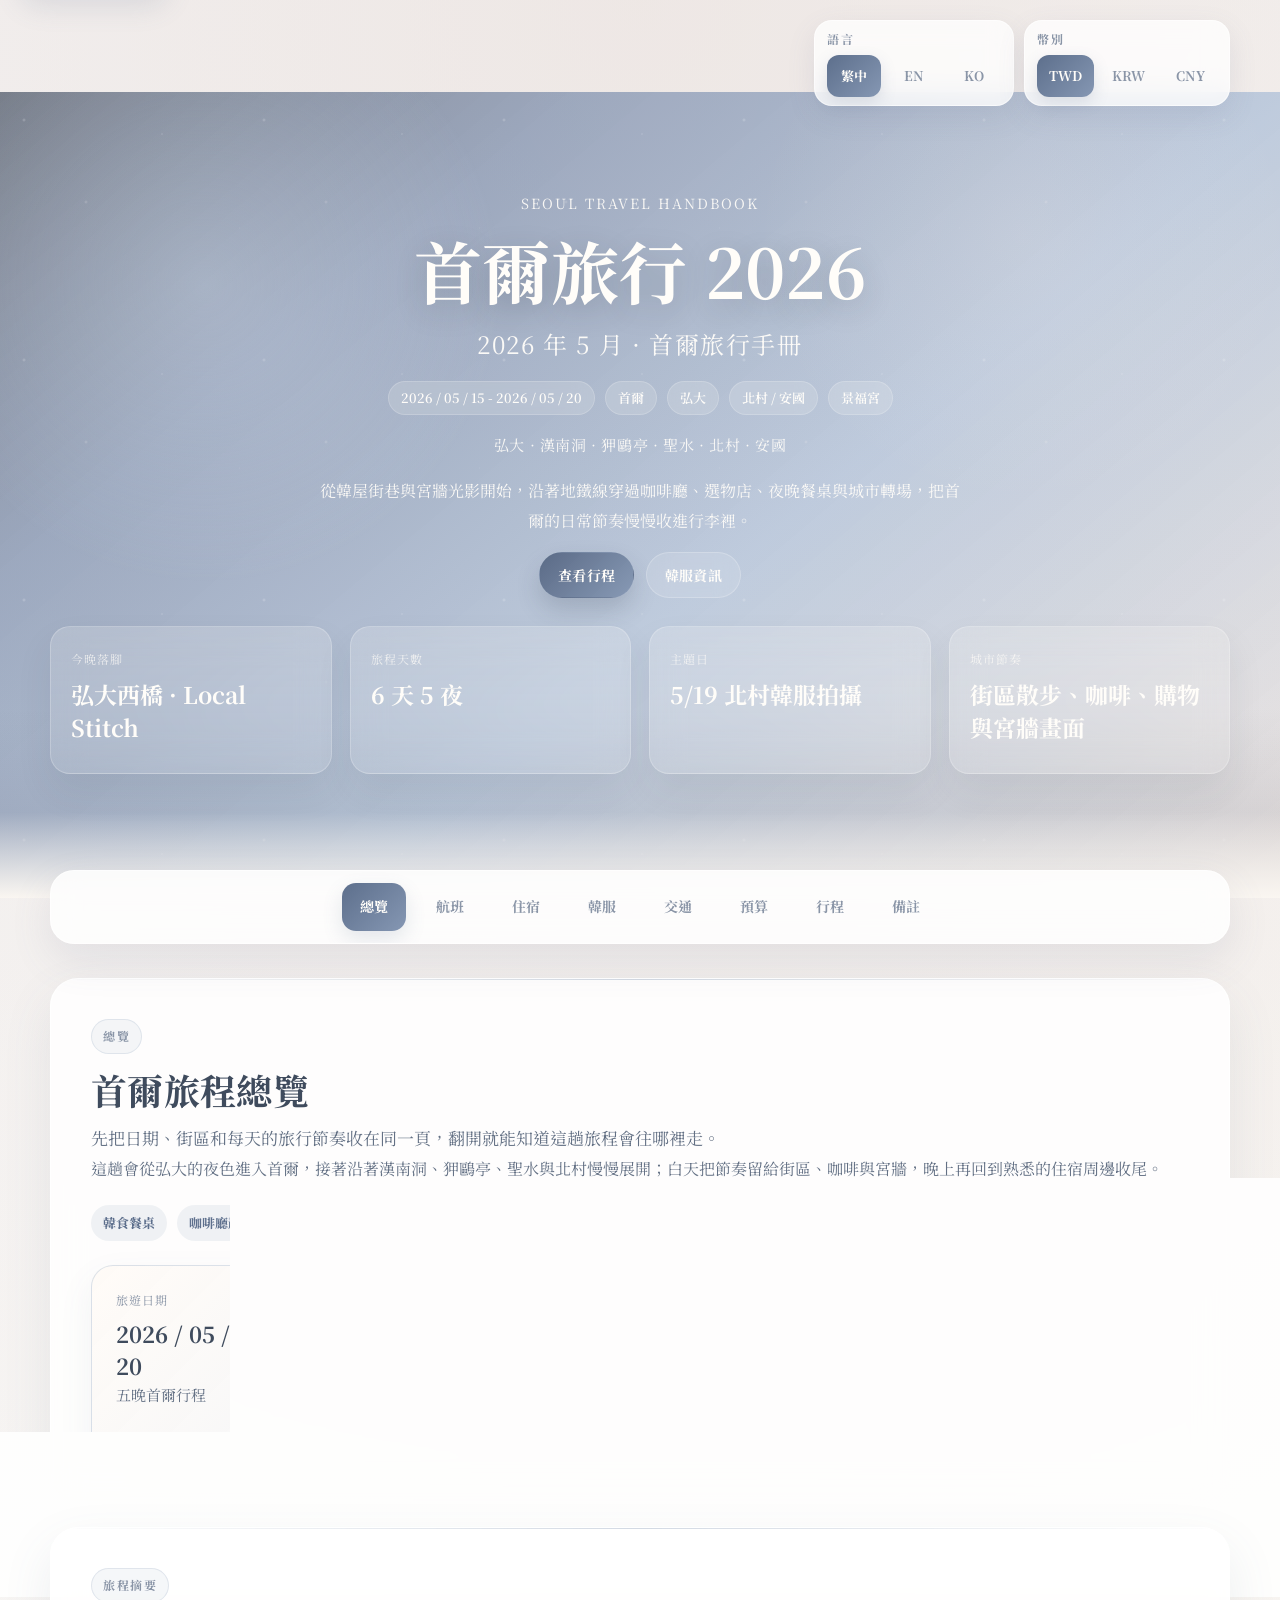
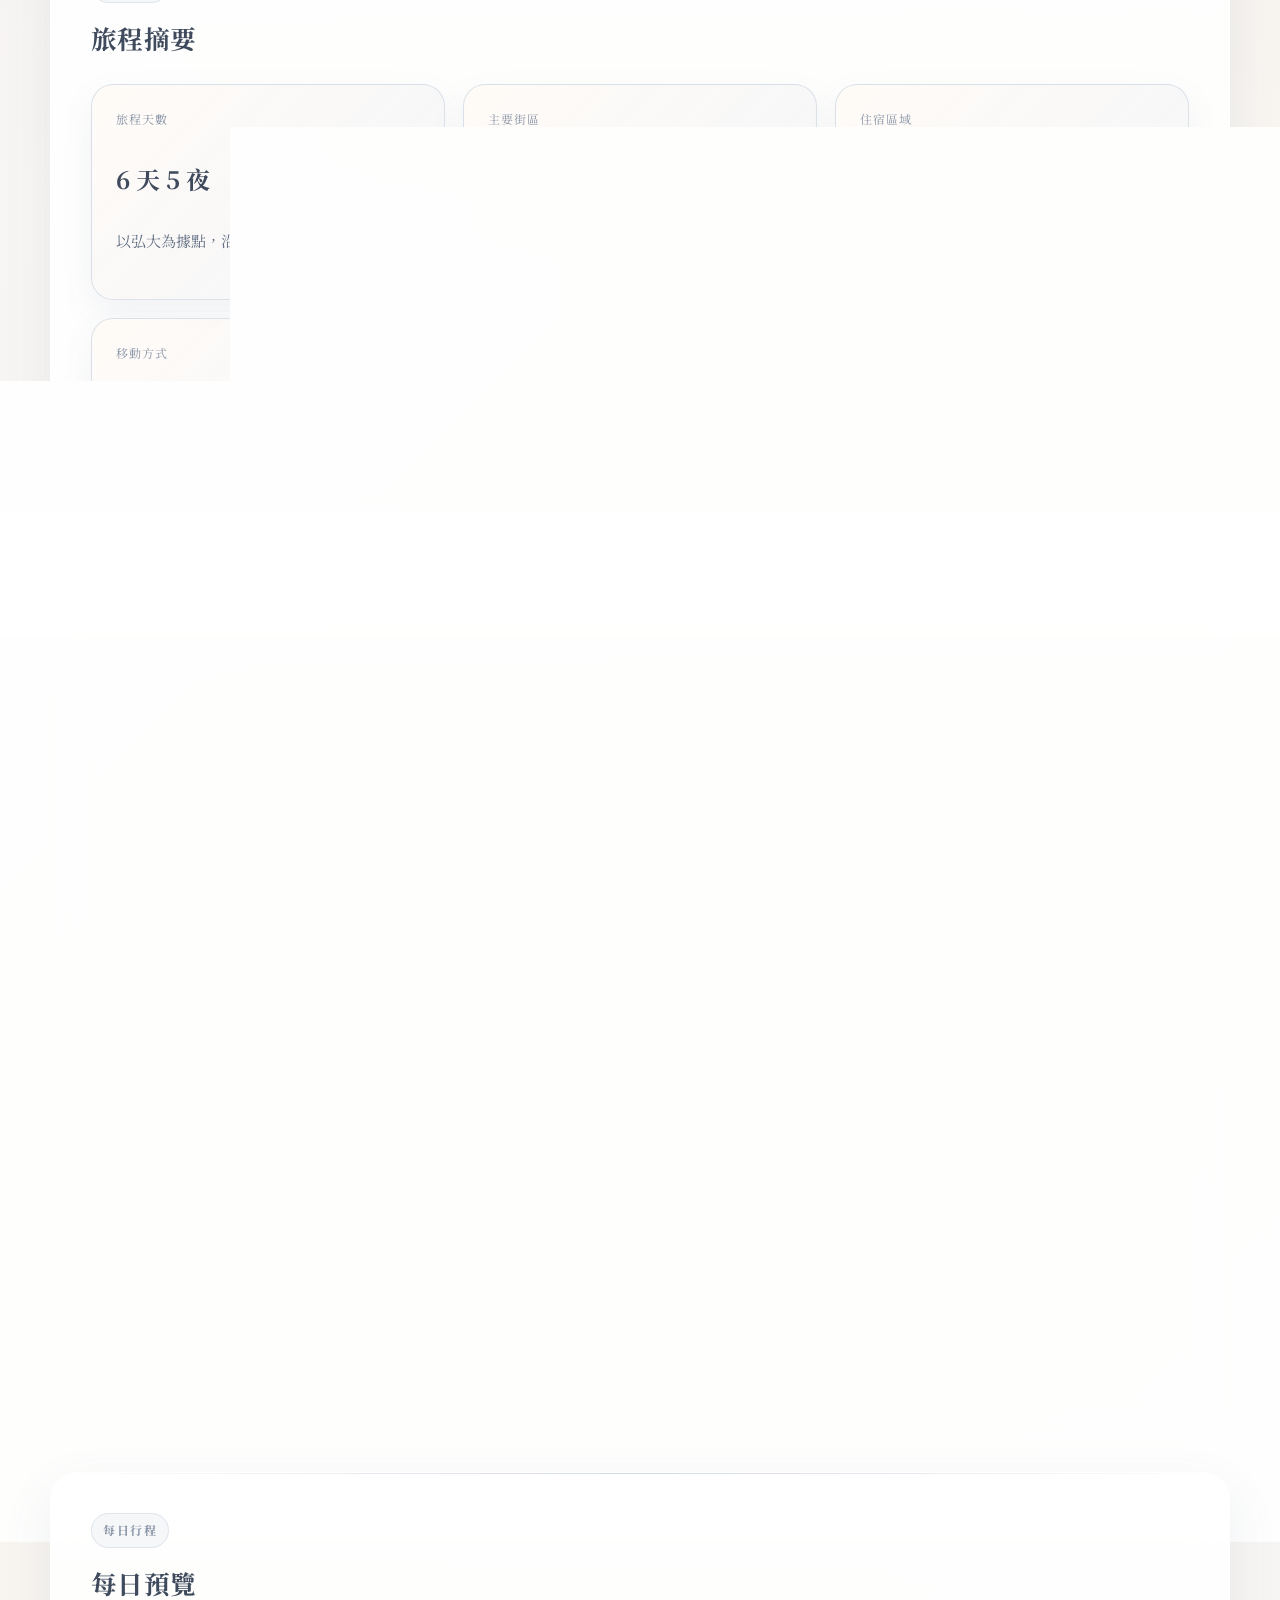
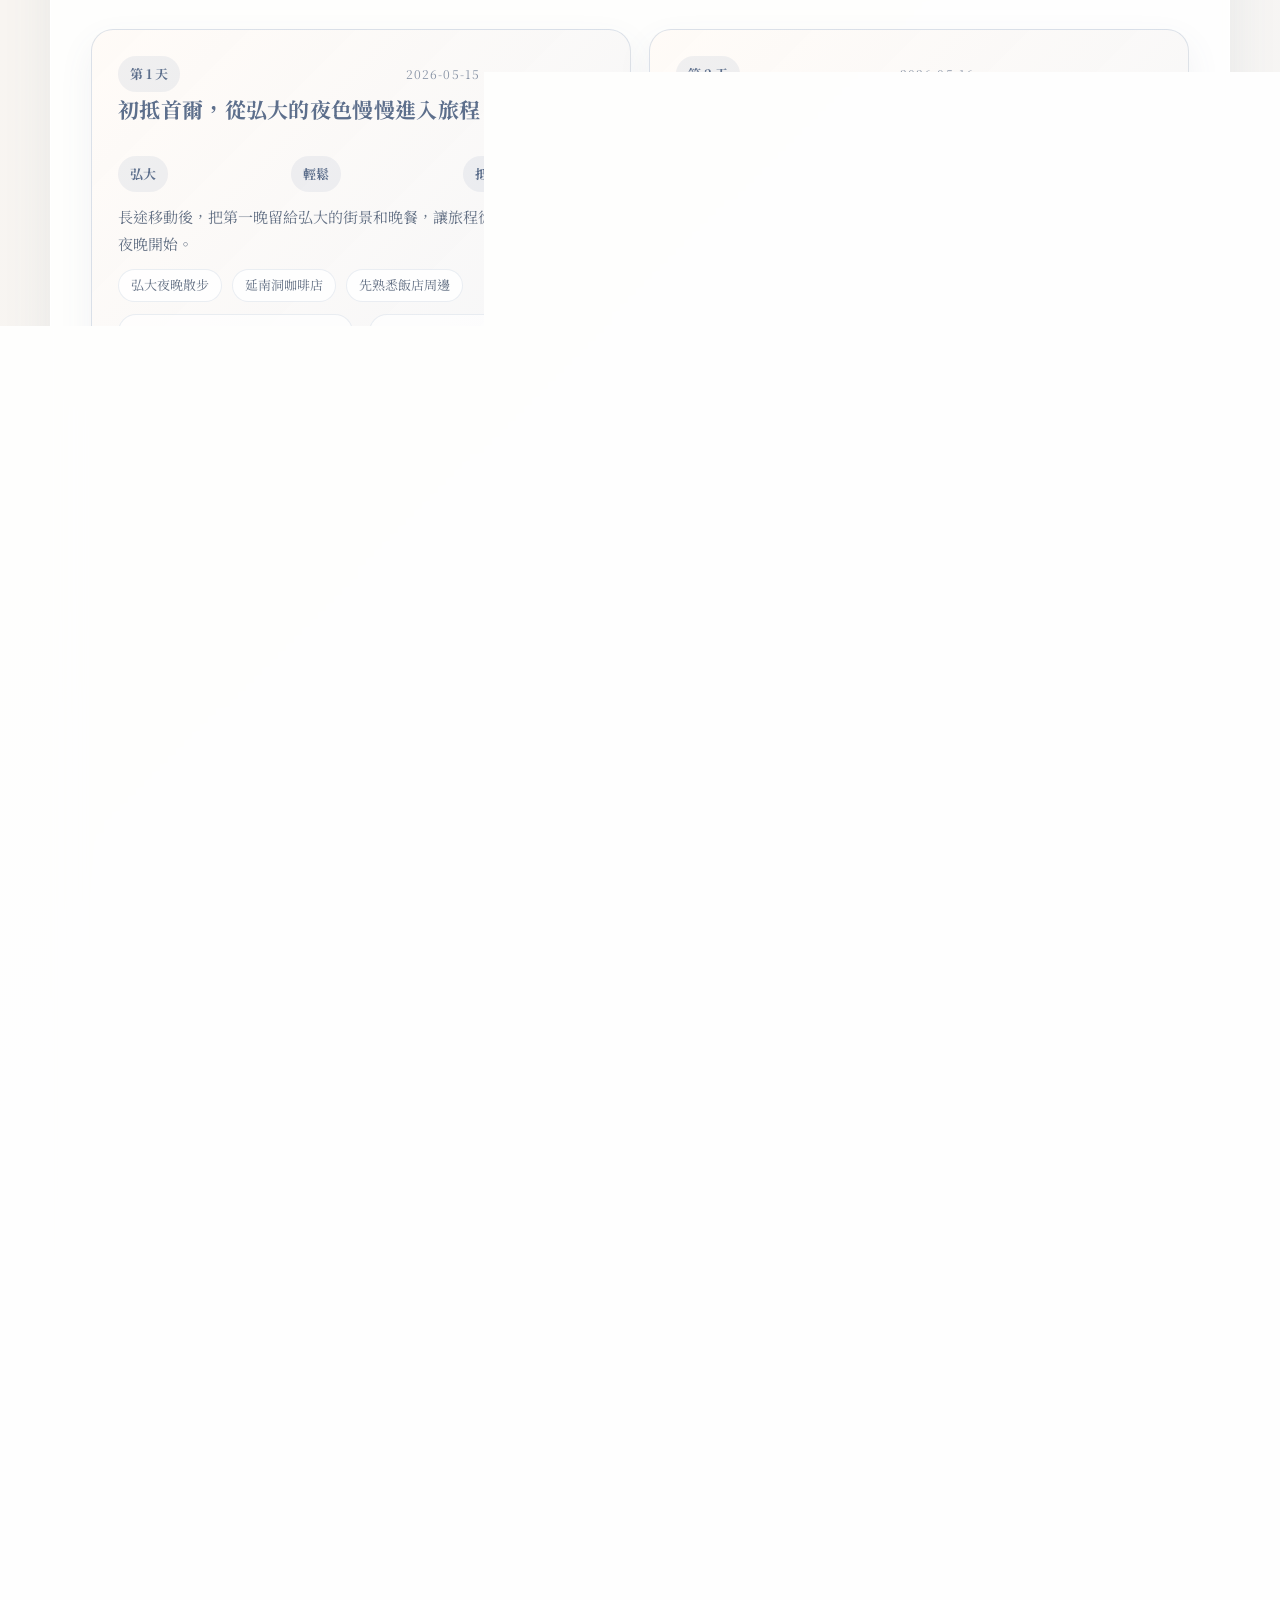
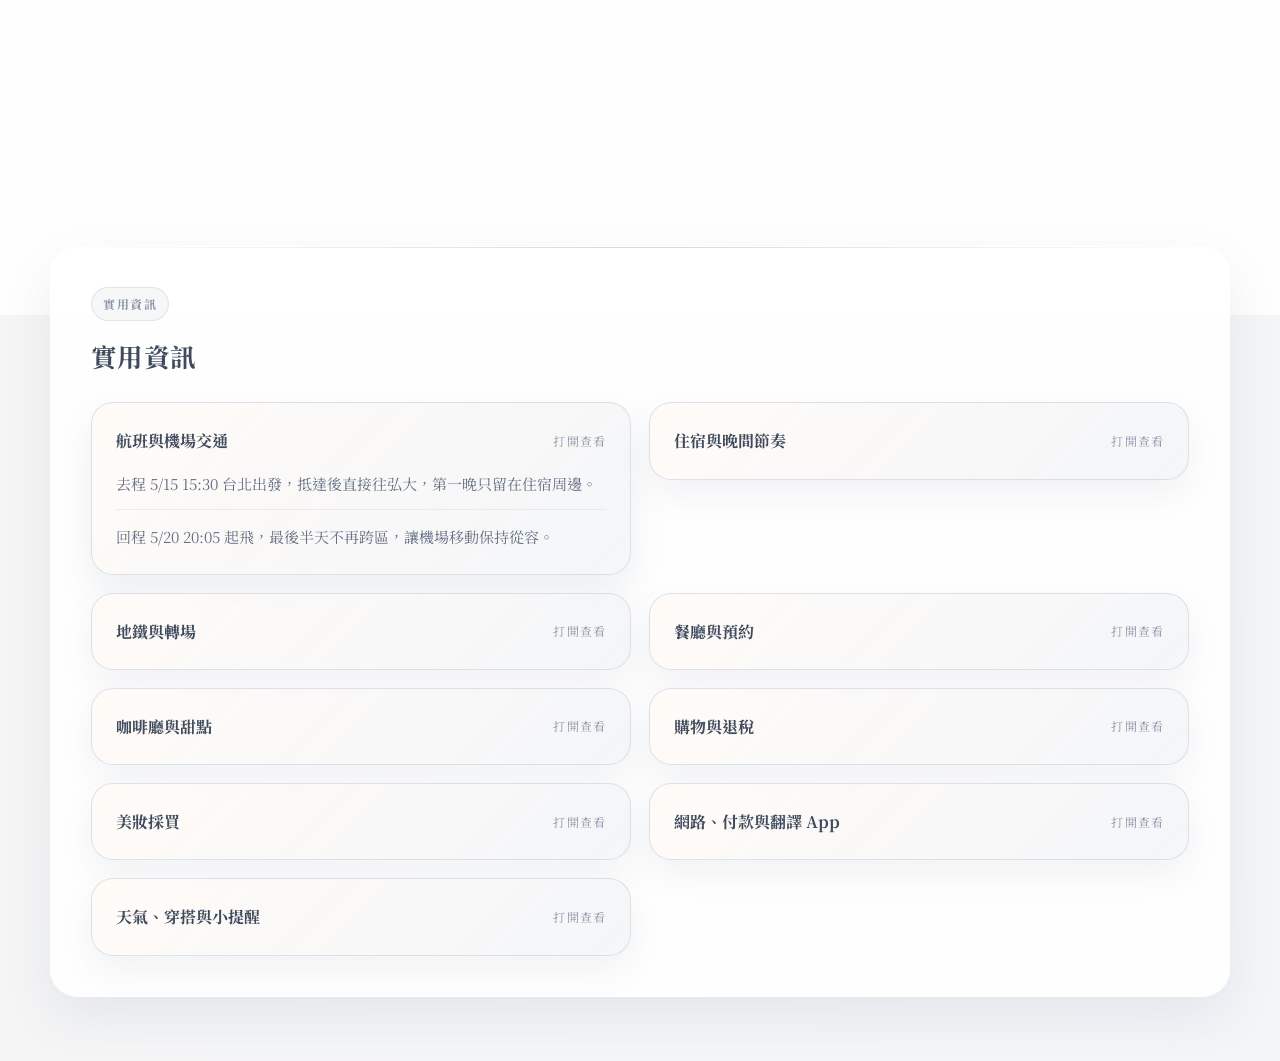
==== commit 6bbd3b8d: "Polish Seoul travel handbook layout and navigation" ====
--- a/index.html
+++ b/index.html
@@ -9,13 +9,24 @@
       content="Seoul Travel Handbook 2026 for Victoria Cheng: hanbok booking, hotel, transportation, budget, itinerary, checklist, and useful links."
     />
     <meta name="theme-color" content="#8f9eb7" />
+    <meta name="twitter:card" content="summary_large_image" />
+    <meta name="twitter:title" content="Seoul Travel Handbook 2026 | Victoria Cheng" />
+    <meta
+      name="twitter:description"
+      content="A refined Seoul travel handbook with hanbok booking, hotel, transportation, budget, itinerary, checklist, and useful links."
+    />
+    <meta name="twitter:image" content="https://victoriac1122.github.io/seoul-travel-2026/assets/images/S__180125890_0.jpg" />
     <meta property="og:type" content="website" />
+    <meta property="og:site_name" content="Seoul Travel Handbook 2026" />
+    <meta property="og:locale" content="zh_TW" />
+    <meta property="og:url" content="https://victoriac1122.github.io/seoul-travel-2026/" />
     <meta property="og:title" content="Seoul Travel Handbook 2026 | Victoria Cheng" />
     <meta
       property="og:description"
       content="A refined Seoul travel handbook with hanbok booking, hotel, transportation, budget, itinerary, checklist, and useful links."
     />
     <meta property="og:image" content="https://victoriac1122.github.io/seoul-travel-2026/assets/images/S__180125890_0.jpg" />
+    <link rel="canonical" href="https://victoriac1122.github.io/seoul-travel-2026/" />
     <link rel="icon" type="image/jpeg" href="./assets/images/S__180125889_0.jpg" />
     <link rel="preconnect" href="https://fonts.googleapis.com" />
     <link rel="preconnect" href="https://fonts.gstatic.com" crossorigin />
@@ -23,9 +34,10 @@
       href="https://fonts.googleapis.com/css2?family=Noto+Serif+TC:wght@400;500;600;700&family=Noto+Serif:wght@400;500;600;700&display=swap"
       rel="stylesheet"
     />
-    <link rel="stylesheet" href="./styles.css?v=20260603-3" />
+    <link rel="stylesheet" href="./styles.css?v=20260822-1" />
   </head>
   <body>
+    <a class="skip-link" href="#mainContent">Skip to content</a>
     <div class="page-progress" id="pageProgress" aria-hidden="true"></div>
 
     <div class="control-dock" aria-label="Language and currency controls">
@@ -52,6 +64,7 @@
       <div class="hero-content">
         <div class="hero-copy">
           <p class="hero-kicker" data-i18n="heroKicker">Seoul travel handbook</p>
+          <div class="hero-page-pill" id="heroPagePill" hidden></div>
           <h1 data-i18n="heroTitle">首爾旅行 2026</h1>
           <div class="hero-subtitle" data-i18n="heroSubtitle">2026 年 5 月 · 首爾旅行手冊</div>
           <div class="hero-meta-chips" aria-label="Trip overview chips">
@@ -71,6 +84,17 @@
         <div class="hero-summary-grid" id="heroSummary" aria-label="Key trip cards"></div>
       </div>
     </header>
+
+    <nav class="mobile-page-strip" id="mobilePageStrip" aria-label="Mobile section pages">
+      <button class="mobile-page-pill active" type="button" data-page-link="overview" data-i18n="navOverview">總覽</button>
+      <button class="mobile-page-pill" type="button" data-page-link="flights" data-i18n="navFlights">航班</button>
+      <button class="mobile-page-pill" type="button" data-page-link="hotel" data-i18n="navHotel">住宿</button>
+      <button class="mobile-page-pill" type="button" data-page-link="hanbok" data-i18n="navHanbok">韓服</button>
+      <button class="mobile-page-pill" type="button" data-page-link="route" data-i18n="navRoute">交通</button>
+      <button class="mobile-page-pill" type="button" data-page-link="budget" data-i18n="navBudget">預算</button>
+      <button class="mobile-page-pill" type="button" data-page-link="itinerary" data-i18n="navItinerary">行程</button>
+      <button class="mobile-page-pill" type="button" data-page-link="notes" data-i18n="navNotes">備註</button>
+    </nav>
 
     <nav class="main-nav" aria-label="Primary page tabs">
       <button class="nav-item active" type="button" data-page-link="overview" data-i18n="navOverview">總覽</button>
@@ -83,7 +107,7 @@
       <button class="nav-item" type="button" data-page-link="notes" data-i18n="navNotes">備註</button>
     </nav>
 
-    <main class="container">
+    <main class="container" id="mainContent">
       <section class="page-section active" id="page-overview" data-page-panel="overview">
         <section class="section-card intro-card">
           <div class="section-label" data-i18n="overviewKicker">總覽</div>
@@ -330,21 +354,13 @@
         <span class="bottom-nav-icon" aria-hidden="true">✿</span>
         <span data-i18n="bottomHanbok">Hanbok</span>
       </button>
-      <button class="bottom-nav-item" type="button" data-page-link="route" aria-label="Open transport page">
-        <span class="bottom-nav-icon" aria-hidden="true">⌖</span>
-        <span data-i18n="navRoute">交通</span>
-      </button>
-      <button class="bottom-nav-item" type="button" data-page-link="budget" aria-label="Open budget page">
-        <span class="bottom-nav-icon" aria-hidden="true">$</span>
-        <span data-i18n="navBudget">預算</span>
-      </button>
       <button class="bottom-nav-item" type="button" data-page-link="itinerary" aria-label="Open itinerary page">
         <span class="bottom-nav-icon" aria-hidden="true">▤</span>
         <span data-i18n="bottomItinerary">Itinerary</span>
       </button>
-      <button class="bottom-nav-item" type="button" data-page-link="notes" aria-label="Open checklist page">
-        <span class="bottom-nav-icon" aria-hidden="true">☑</span>
-        <span data-i18n="bottomChecklist">Checklist</span>
+      <button class="bottom-nav-item bottom-nav-item-secondary" type="button" data-page-group="secondary" aria-label="Open more sections">
+        <span class="bottom-nav-icon" aria-hidden="true">⋯</span>
+        <span data-i18n="bottomMore">更多</span>
       </button>
     </nav>
 
@@ -354,6 +370,6 @@
       <p id="modalCaption"></p>
     </dialog>
 
-    <script src="./script.js?v=20260603-3"></script>
+    <script src="./script.js?v=20260822-1"></script>
   </body>
 </html>
--- a/styles.css
+++ b/styles.css
@@ -51,6 +51,10 @@
   text-rendering: optimizeLegibility;
 }
 
+body[data-page] {
+  --page-top-space: 18px;
+}
+
 h1,
 h2,
 h3,
@@ -87,6 +91,10 @@
 img {
   display: block;
   width: 100%;
+}
+
+img[loading="lazy"] {
+  content-visibility: auto;
 }
 
 main,
@@ -97,6 +105,26 @@
 button,
 a {
   min-width: 0;
+}
+
+.skip-link {
+  position: absolute;
+  top: -44px;
+  left: 20px;
+  z-index: 999;
+  display: inline-flex;
+  align-items: center;
+  min-height: 40px;
+  padding: 0 14px;
+  border-radius: 999px;
+  background: rgba(255, 253, 249, 0.96);
+  color: var(--primary-dark);
+  box-shadow: 0 10px 28px rgba(95, 111, 140, 0.16);
+  transition: top 0.2s ease;
+}
+
+.skip-link:focus {
+  top: 16px;
 }
 
 .page-progress {
@@ -111,13 +139,14 @@
 }
 
 .control-dock {
-  position: fixed;
-  top: 20px;
-  right: 24px;
+  position: relative;
   z-index: 220;
   display: grid;
+  grid-template-columns: repeat(2, minmax(168px, max-content));
   gap: 10px;
-  justify-items: end;
+  justify-content: end;
+  width: min(var(--content-max), calc(100% - 48px));
+  margin: 20px auto -14px;
 }
 
 .control-group {
@@ -181,10 +210,26 @@
   box-shadow: 0 6px 16px rgba(95, 111, 140, 0.18);
 }
 
+.hero-page-pill {
+  display: none;
+  align-items: center;
+  width: fit-content;
+  min-height: 30px;
+  padding: 6px 12px;
+  border-radius: 999px;
+  background: rgba(255, 252, 248, 0.18);
+  border: 1px solid rgba(255, 255, 255, 0.22);
+  color: #fffdf9;
+  font-size: 12px;
+  font-weight: 700;
+  letter-spacing: 0.8px;
+  backdrop-filter: blur(10px);
+}
+
 .hero {
   position: relative;
-  min-height: 560px;
-  padding: 92px 32px 118px;
+  min-height: 540px;
+  padding: 110px 32px 112px;
   display: flex;
   align-items: center;
   justify-content: center;
@@ -230,6 +275,7 @@
   z-index: 2;
   width: min(var(--content-max), 100%);
   max-width: var(--content-max);
+  margin: 0 auto;
 }
 
 .hero-content > * + * {
@@ -239,7 +285,9 @@
 .hero-copy {
   display: grid;
   gap: 16px;
-  max-width: 680px;
+  max-width: 720px;
+  margin-inline: auto;
+  justify-items: center;
 }
 
 .hero-meta-chips {
@@ -274,7 +322,7 @@
 }
 
 .hero h1 {
-  font-size: 72px;
+  font-size: 68px;
   line-height: 1.12;
   margin-bottom: 0;
   text-shadow: 0 8px 30px rgba(31, 39, 52, 0.22);
@@ -355,17 +403,18 @@
 .hero-summary-grid {
   display: grid;
   grid-template-columns: repeat(4, minmax(0, 1fr));
-  gap: 16px;
-  margin-top: 8px;
+  gap: 18px;
+  margin-top: 14px;
 }
 
 .summary-card {
-  min-height: 132px;
-  padding: 20px 18px;
+  min-height: 148px;
+  padding: 22px 20px;
   border-radius: var(--radius-panel);
-  background: rgba(255, 252, 248, 0.16);
-  border: 1px solid rgba(255, 255, 255, 0.18);
-  backdrop-filter: blur(10px);
+  background: linear-gradient(180deg, rgba(255, 252, 248, 0.18), rgba(255, 252, 248, 0.09));
+  border: 1px solid rgba(255, 255, 255, 0.22);
+  box-shadow: 0 18px 36px rgba(40, 50, 68, 0.08);
+  backdrop-filter: blur(16px);
   text-align: left;
 }
 
@@ -379,9 +428,13 @@
 .summary-value {
   margin-top: 8px;
   color: #fffdf9;
-  font-size: 18px;
-  line-height: 1.5;
+  font-size: 23px;
+  line-height: 1.45;
   font-weight: 700;
+}
+
+.mobile-page-strip {
+  display: none;
 }
 
 .main-nav {
@@ -393,7 +446,7 @@
   justify-content: center;
   gap: 12px;
   width: min(var(--content-max), calc(100% - 48px));
-  margin: -36px auto 34px;
+  margin: -28px auto 34px;
   padding: 12px;
   border-radius: 24px;
   background: rgba(255, 255, 255, 0.82);
@@ -433,6 +486,31 @@
 .container {
   width: min(var(--content-max), calc(100% - (var(--page-gutter) * 2)));
   margin: 0 auto var(--space-8);
+}
+
+body[data-page]:not([data-page="overview"]) .hero {
+  min-height: 360px;
+  padding-top: 72px;
+  padding-bottom: 80px;
+}
+
+body[data-page]:not([data-page="overview"]) .hero-page-pill {
+  display: inline-flex;
+}
+
+body[data-page]:not([data-page="overview"]) .hero-meta-chips,
+body[data-page]:not([data-page="overview"]) .hero-narrative,
+body[data-page]:not([data-page="overview"]) .hero-actions,
+body[data-page]:not([data-page="overview"]) .hero-summary-grid {
+  display: none;
+}
+
+body[data-page]:not([data-page="overview"]) .hero-copy {
+  gap: 12px;
+}
+
+body[data-page]:not([data-page="overview"]) .destinations {
+  max-width: 42rem;
 }
 
 .hotel-section #hotelCard,
@@ -1539,6 +1617,10 @@
   line-height: 1;
 }
 
+.bottom-nav-item span:last-child {
+  white-space: nowrap;
+}
+
 .home-shortcut:active,
 .hero-action:active,
 .bottom-nav-item:active,
@@ -1571,6 +1653,20 @@
   to {
     opacity: 1;
     transform: translateY(0);
+  }
+}
+
+@media (prefers-reduced-motion: reduce) {
+  html {
+    scroll-behavior: auto;
+  }
+
+  *,
+  *::before,
+  *::after {
+    animation-duration: 0.01ms !important;
+    animation-iteration-count: 1 !important;
+    transition-duration: 0.01ms !important;
   }
 }
 
@@ -1595,16 +1691,16 @@
 
 @media (min-width: 1024px) {
   .hero {
-    min-height: 660px;
-    padding: 114px 32px 132px;
+    min-height: 620px;
+    padding: 100px 32px 124px;
   }
 
   .hero-content {
     display: grid;
-    grid-template-columns: minmax(0, 1.05fr) minmax(320px, 0.95fr);
-    gap: 32px;
-    align-items: end;
-    text-align: left;
+    gap: 28px;
+    justify-items: center;
+    align-items: center;
+    text-align: center;
   }
 
   .hero-content > * + * {
@@ -1612,22 +1708,22 @@
   }
 
   .hero-copy {
-    max-width: 640px;
+    max-width: 760px;
   }
 
   .hero-meta-chips,
   .hero-actions {
-    justify-content: flex-start;
+    justify-content: center;
   }
 
   .hero-summary-grid {
-    align-self: stretch;
+    width: 100%;
     margin-top: 0;
   }
 
   .main-nav {
-    justify-content: flex-start;
-    padding-inline: 16px;
+    justify-content: center;
+    padding-inline: 18px;
   }
 
   .content-grid.two-col {
@@ -1654,7 +1750,7 @@
   }
 }
 
-@media (min-width: 769px) and (max-width: 1023px) {
+@media (min-width: 768px) and (max-width: 1023px) {
   .hero {
     min-height: 600px;
     padding: 104px 28px 122px;
@@ -1688,11 +1784,6 @@
 
   .overview-snapshot-grid {
     grid-template-columns: repeat(2, minmax(0, 1fr));
-  }
-
-  .control-dock {
-    right: 18px;
-    top: 18px;
   }
 
   .main-nav {
@@ -1716,22 +1807,17 @@
   }
 }
 
-@media (max-width: 768px) {
+@media (max-width: 767px) {
   body {
     padding-bottom: calc(120px + env(safe-area-inset-bottom));
   }
 
   .control-dock {
-    position: relative;
-    top: auto;
-    left: auto;
-    right: auto;
-    z-index: auto;
     width: min(calc(100% - 32px), 1180px);
-    margin: 10px auto 8px;
+    margin: 10px auto 10px;
     gap: 8px;
     grid-template-columns: repeat(2, minmax(0, 1fr));
-    justify-items: stretch;
+    justify-content: stretch;
   }
 
   .control-group {
@@ -1762,7 +1848,7 @@
 
   .hero {
     min-height: auto;
-    padding: 2px 16px 8px;
+    padding: 2px 16px 6px;
     align-items: stretch;
   }
 
@@ -1783,6 +1869,7 @@
   .hero-copy {
     gap: 10px;
     max-width: none;
+    justify-items: start;
   }
 
   .hero-kicker {
@@ -1840,17 +1927,85 @@
     font-size: 12.5px;
   }
 
-  .hero-summary-grid {
-    display: none;
-  }
-
   .main-nav {
     display: none;
+  }
+
+  .mobile-page-strip {
+    display: none;
+    gap: 8px;
+    width: min(calc(100% - 32px), 1180px);
+    margin: 0 auto 12px;
+    overflow-x: auto;
+    overflow-y: hidden;
+    padding: 2px 0 2px;
+    scrollbar-width: none;
+    -webkit-overflow-scrolling: touch;
+  }
+
+  .mobile-page-strip::-webkit-scrollbar {
+    display: none;
+  }
+
+  body.show-secondary-strip .mobile-page-strip,
+  body[data-page="route"] .mobile-page-strip,
+  body[data-page="budget"] .mobile-page-strip,
+  body[data-page="notes"] .mobile-page-strip {
+    display: flex;
+  }
+
+  .mobile-page-pill {
+    flex: 0 0 auto;
+    display: inline-flex;
+    align-items: center;
+    justify-content: center;
+    min-height: 38px;
+    padding: 0 14px;
+    border-radius: 999px;
+    border: 1px solid rgba(181, 193, 212, 0.32);
+    background: rgba(255, 255, 255, 0.76);
+    color: var(--text-mid);
+    font-size: 12px;
+    font-weight: 700;
+    box-shadow: 0 8px 20px rgba(95, 111, 140, 0.08);
+    backdrop-filter: blur(10px);
+    white-space: nowrap;
+  }
+
+  .mobile-page-pill.active {
+    color: #fffdf9;
+    background: linear-gradient(135deg, var(--primary-dark) 0%, var(--primary-mid) 100%);
+    border-color: transparent;
   }
 
   .container {
     width: min(calc(100% - 32px), 1180px);
     margin-bottom: calc(120px + env(safe-area-inset-bottom));
+  }
+
+  body[data-page]:not([data-page="overview"]) .hero {
+    min-height: auto;
+    padding-bottom: 4px;
+  }
+
+  body[data-page]:not([data-page="overview"]) .hero-content {
+    padding: 14px 16px 13px;
+    gap: 8px;
+    min-height: 164px;
+  }
+
+  body[data-page]:not([data-page="overview"]) .hero h1 {
+    font-size: clamp(1.7rem, 7vw, 2rem);
+  }
+
+  body[data-page]:not([data-page="overview"]) .hero-subtitle,
+  body[data-page]:not([data-page="overview"]) .hero-meta-chips,
+  body[data-page]:not([data-page="overview"]) .destinations {
+    display: none;
+  }
+
+  body[data-page]:not([data-page="overview"]) .hero-page-pill {
+    margin-bottom: 2px;
   }
 
   .section-card {
@@ -2288,11 +2443,9 @@
     right: 10px;
     bottom: calc(8px + env(safe-area-inset-bottom));
     z-index: 210;
-    display: flex;
-    gap: 2px;
-    overflow-x: auto;
-    overflow-y: hidden;
-    -webkit-overflow-scrolling: touch;
+    display: grid;
+    grid-template-columns: repeat(6, minmax(0, 1fr));
+    gap: 4px;
     scrollbar-width: none;
     padding: 6px 6px calc(6px + env(safe-area-inset-bottom));
     border-radius: 20px;
@@ -2307,13 +2460,12 @@
   }
 
   .bottom-nav-item {
-    flex: 0 0 auto;
-    min-width: 64px;
+    min-width: 0;
     min-height: 48px;
     padding: 7px 6px 6px;
     border-radius: 16px;
     color: var(--text-light);
-    font-size: 9.5px;
+    font-size: 9px;
     font-weight: 700;
     text-align: center;
     background: transparent;
@@ -2407,8 +2559,7 @@
   }
 
   .bottom-nav-item {
-    min-width: 62px;
-    font-size: 10px;
+    font-size: 8.5px;
   }
 
   .gallery-item figcaption,
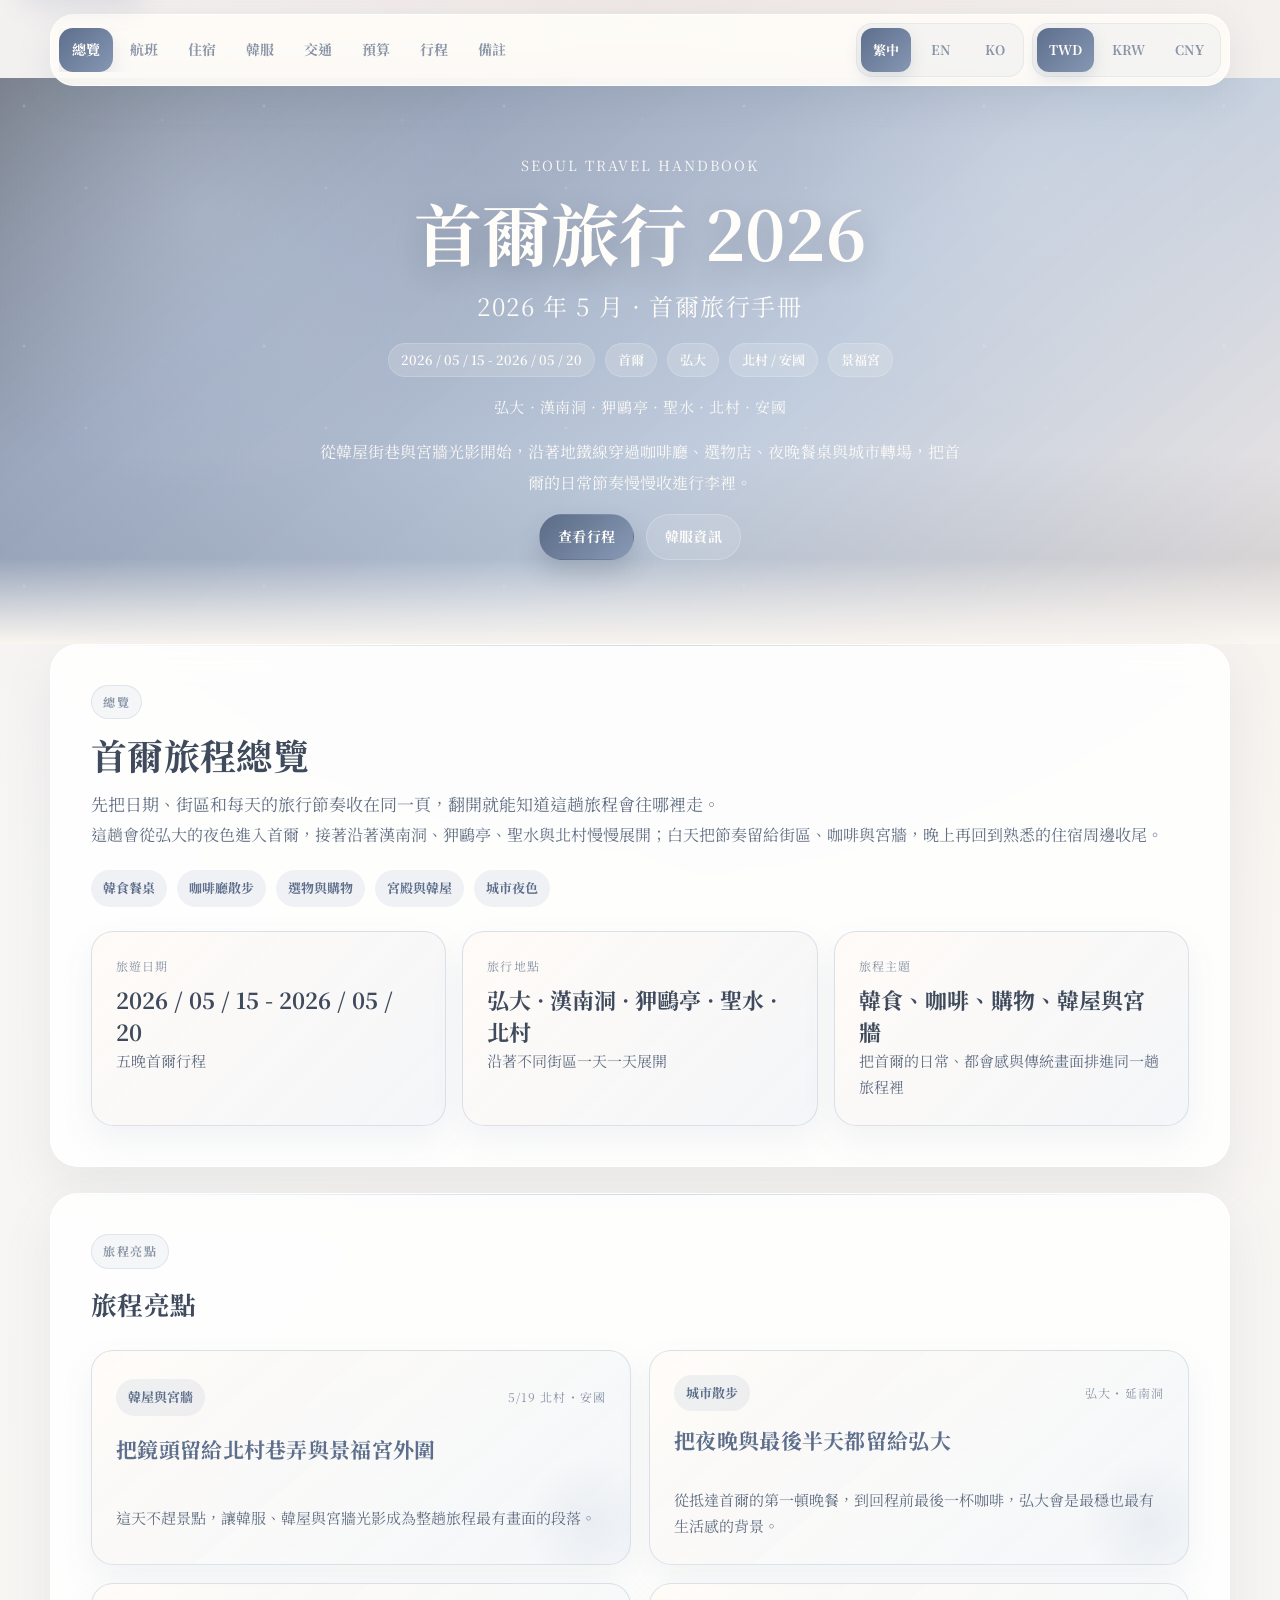
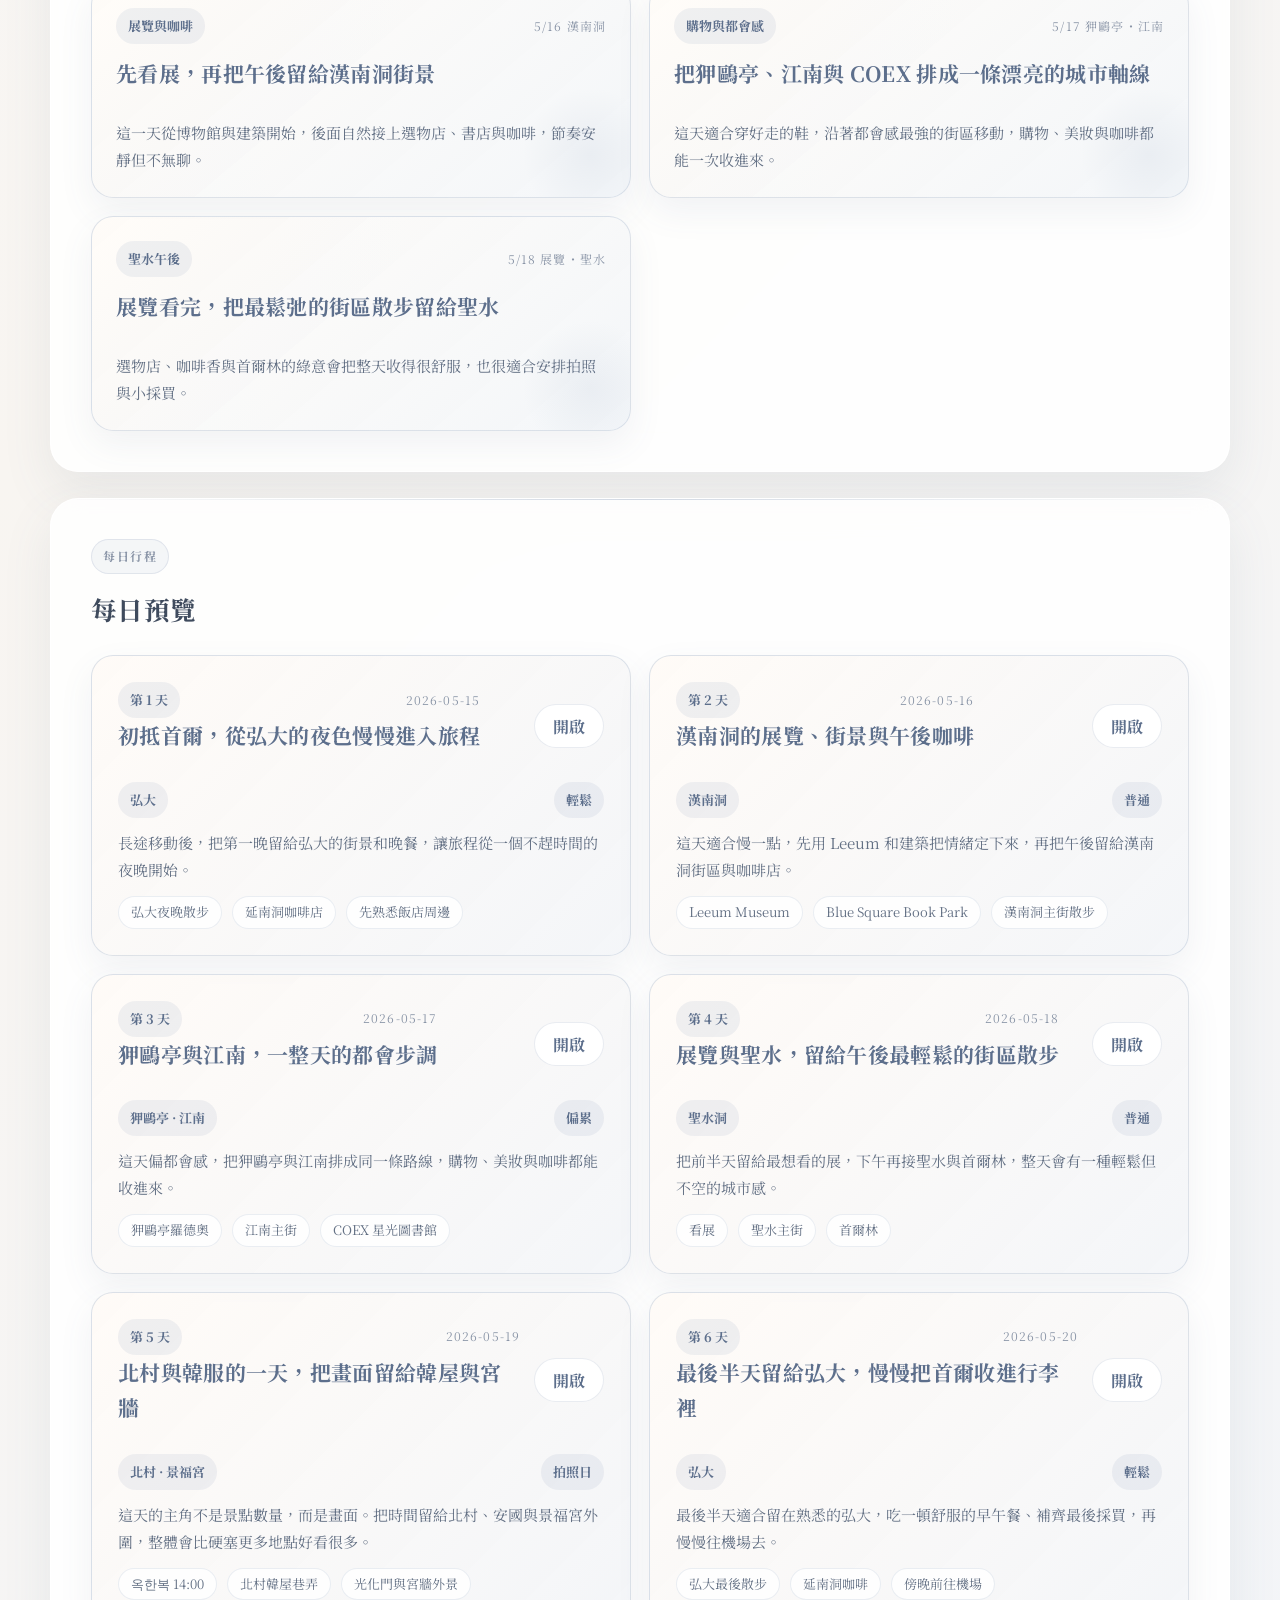
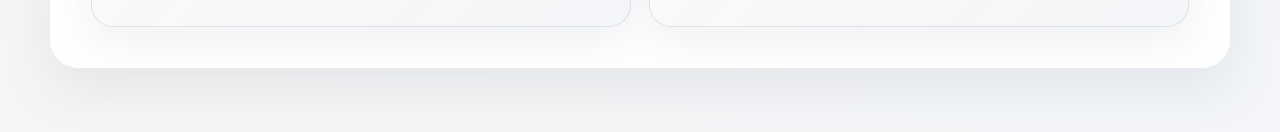
==== commit 9bea7ca9: "Refine travel handbook usability and navigation" ====
--- a/index.html
+++ b/index.html
@@ -34,30 +34,43 @@
       href="https://fonts.googleapis.com/css2?family=Noto+Serif+TC:wght@400;500;600;700&family=Noto+Serif:wght@400;500;600;700&display=swap"
       rel="stylesheet"
     />
-    <link rel="stylesheet" href="./styles.css?v=20260822-1" />
+    <link rel="stylesheet" href="./styles.css?v=20260912-1" />
   </head>
   <body>
-    <a class="skip-link" href="#mainContent">Skip to content</a>
+    <a class="skip-link" href="#mainContent" data-i18n="skipToContent">跳到主要內容</a>
     <div class="page-progress" id="pageProgress" aria-hidden="true"></div>
 
-    <div class="control-dock" aria-label="Language and currency controls">
-      <div class="control-group">
-        <div class="control-label" data-i18n="languageSwitcher">Language</div>
-        <div class="control-buttons" role="tablist" aria-label="Language switcher">
-          <button class="pill-btn active" type="button" data-lang="zh-Hant" aria-label="Switch language to Traditional Chinese">繁中</button>
-          <button class="pill-btn" type="button" data-lang="en" aria-label="Switch language to English">EN</button>
-          <button class="pill-btn" type="button" data-lang="ko" aria-label="Switch language to Korean">KO</button>
+    <header class="site-toolbar">
+      <nav class="main-nav" aria-label="Primary page tabs">
+        <button class="nav-item active" type="button" data-page-link="overview" data-i18n="navOverview">總覽</button>
+        <button class="nav-item" type="button" data-page-link="flights" data-i18n="navFlights">航班</button>
+        <button class="nav-item" type="button" data-page-link="hotel" data-i18n="navHotel">住宿</button>
+        <button class="nav-item" type="button" data-page-link="hanbok" data-i18n="navHanbok">韓服</button>
+        <button class="nav-item" type="button" data-page-link="route" data-i18n="navRoute">交通</button>
+        <button class="nav-item" type="button" data-page-link="budget" data-i18n="navBudget">預算</button>
+        <button class="nav-item" type="button" data-page-link="itinerary" data-i18n="navItinerary">行程</button>
+        <button class="nav-item" type="button" data-page-link="notes" data-i18n="navNotes">備註</button>
+      </nav>
+
+      <div class="control-dock" aria-label="Language and currency controls">
+        <div class="control-group">
+          <div class="control-label" data-i18n="languageSwitcher">Language</div>
+          <div class="control-buttons" role="tablist" aria-label="Language switcher">
+            <button class="pill-btn active" type="button" role="tab" data-lang="zh-Hant" aria-label="Switch language to Traditional Chinese">繁中</button>
+            <button class="pill-btn" type="button" role="tab" data-lang="en" aria-label="Switch language to English">EN</button>
+            <button class="pill-btn" type="button" role="tab" data-lang="ko" aria-label="Switch language to Korean">KO</button>
+          </div>
+        </div>
+        <div class="control-group">
+          <div class="control-label" data-i18n="currencySwitcher">Currency</div>
+          <div class="control-buttons" role="tablist" aria-label="Currency switcher">
+            <button class="pill-btn active" type="button" role="tab" data-currency="TWD" aria-label="Switch currency to Taiwan Dollar">TWD</button>
+            <button class="pill-btn" type="button" role="tab" data-currency="KRW" aria-label="Switch currency to Korean Won">KRW</button>
+            <button class="pill-btn" type="button" role="tab" data-currency="CNY" aria-label="Switch currency to Chinese Yuan">CNY</button>
+          </div>
         </div>
       </div>
-      <div class="control-group">
-        <div class="control-label" data-i18n="currencySwitcher">Currency</div>
-        <div class="control-buttons" role="tablist" aria-label="Currency switcher">
-          <button class="pill-btn active" type="button" data-currency="TWD" aria-label="Switch currency to Taiwan Dollar">TWD</button>
-          <button class="pill-btn" type="button" data-currency="KRW" aria-label="Switch currency to Korean Won">KRW</button>
-          <button class="pill-btn" type="button" data-currency="CNY" aria-label="Switch currency to Chinese Yuan">CNY</button>
-        </div>
-      </div>
-    </div>
+    </header>
 
     <header class="hero">
       <div class="hero-overlay"></div>
@@ -81,7 +94,6 @@
             <button class="hero-action hero-action-secondary" type="button" data-page-link="hanbok" data-i18n="heroSecondaryAction" aria-label="Open hanbok page">韓服資訊</button>
           </div>
         </div>
-        <div class="hero-summary-grid" id="heroSummary" aria-label="Key trip cards"></div>
       </div>
     </header>
 
@@ -96,17 +108,6 @@
       <button class="mobile-page-pill" type="button" data-page-link="notes" data-i18n="navNotes">備註</button>
     </nav>
 
-    <nav class="main-nav" aria-label="Primary page tabs">
-      <button class="nav-item active" type="button" data-page-link="overview" data-i18n="navOverview">總覽</button>
-      <button class="nav-item" type="button" data-page-link="flights" data-i18n="navFlights">航班</button>
-      <button class="nav-item" type="button" data-page-link="hotel" data-i18n="navHotel">住宿</button>
-      <button class="nav-item" type="button" data-page-link="hanbok" data-i18n="navHanbok">韓服</button>
-      <button class="nav-item" type="button" data-page-link="route" data-i18n="navRoute">交通</button>
-      <button class="nav-item" type="button" data-page-link="budget" data-i18n="navBudget">預算</button>
-      <button class="nav-item" type="button" data-page-link="itinerary" data-i18n="navItinerary">行程</button>
-      <button class="nav-item" type="button" data-page-link="notes" data-i18n="navNotes">備註</button>
-    </nav>
-
     <main class="container" id="mainContent">
       <section class="page-section active" id="page-overview" data-page-panel="overview">
         <section class="section-card intro-card">
@@ -119,12 +120,6 @@
         </section>
 
         <section class="section-card">
-          <div class="section-label" data-i18n="keyInfoTitle">旅程摘要</div>
-          <h3 data-i18n="keyInfoTitle">旅程摘要</h3>
-          <div class="overview-snapshot-grid" id="overviewSnapshot"></div>
-        </section>
-
-        <section class="section-card">
           <div class="section-label" data-i18n="overviewSnapshotTitle">旅程亮點</div>
           <h3 data-i18n="overviewSnapshotTitle">旅程亮點</h3>
           <div class="highlight-grid" id="journeyHighlights"></div>
@@ -136,11 +131,6 @@
           <div class="day-preview-list" id="dayPreviewList"></div>
         </section>
 
-        <section class="section-card">
-          <div class="section-label" data-i18n="overviewPracticalTitle">實用資訊</div>
-          <h3 data-i18n="overviewPracticalTitle">實用資訊</h3>
-          <div class="practical-grid" id="practicalInfo"></div>
-        </section>
       </section>
 
       <section class="page-section" id="page-flights" data-page-panel="flights">
@@ -148,17 +138,17 @@
           <div class="section-label" data-i18n="flightsKicker">航班</div>
           <h2 data-i18n="flightsTitle">航班</h2>
           <p class="lead" data-i18n="flightsLead">把航班、票價與會員權益放在同一頁，出發前和回程前都好核對。</p>
-          <div class="content-grid two-col flights-grid">
-            <article class="content-panel">
+          <div class="content-grid flights-grid">
+            <article class="content-panel flight-primary-panel">
               <h4 data-i18n="flightsSummaryTitle">航班資訊</h4>
               <div class="flight-grid" id="flightPageCards"></div>
             </article>
+          </div>
+          <div class="content-grid three-col flight-support-grid">
             <article class="content-panel">
               <h4 data-i18n="airlineBenefitsTitle">華航黑卡重點</h4>
               <div class="bullet-stack" id="airlineBenefits"></div>
             </article>
-          </div>
-          <div class="content-grid two-col flights-grid">
             <article class="content-panel">
               <h4 data-i18n="flightsFareTitle">票價與艙等</h4>
               <div class="bullet-stack" id="flightFareNotes"></div>
@@ -181,14 +171,14 @@
             <article class="content-panel">
               <div class="gallery-grid compact-gallery hotel-gallery">
                 <figure class="gallery-item">
-                  <button class="gallery-trigger" type="button" data-image="./assets/images/local-stitch-exterior.jpeg" data-caption-key="hotelExteriorCaption">
-                    <img src="./assets/images/local-stitch-exterior.jpeg" alt="Exterior view of Local Stitch Creator Town Seogyo in the Hongdae area" loading="lazy" />
+                  <button class="gallery-trigger" type="button" data-image="./assets/images/local-stitch-exterior.jpeg" data-caption-key="hotelExteriorCaption" aria-label="Open hotel exterior photo">
+                    <img src="./assets/images/local-stitch-exterior.jpeg" data-alt-key="hotelExteriorCaption" alt="飯店外觀" width="800" height="534" loading="lazy" />
                   </button>
                   <figcaption data-i18n="hotelExteriorCaption">飯店外觀</figcaption>
                 </figure>
                 <figure class="gallery-item">
-                  <button class="gallery-trigger" type="button" data-image="./assets/images/local-stitch-room.jpeg" data-caption-key="hotelRoomCaption">
-                    <img src="./assets/images/local-stitch-room.jpeg" alt="Deluxe twin room interior at Local Stitch Creator Town Seogyo" loading="lazy" />
+                  <button class="gallery-trigger" type="button" data-image="./assets/images/local-stitch-room.jpeg" data-caption-key="hotelRoomCaption" aria-label="Open hotel room photo">
+                    <img src="./assets/images/local-stitch-room.jpeg" data-alt-key="hotelRoomCaption" alt="高級雙床房" width="800" height="534" loading="lazy" />
                   </button>
                   <figcaption data-i18n="hotelRoomCaption">高級雙床房</figcaption>
                 </figure>
@@ -217,32 +207,32 @@
           <h3 data-i18n="hanbokReferenceTitle">參考照片</h3>
           <div class="gallery-grid hanbok-gallery">
             <figure class="gallery-item">
-              <button class="gallery-trigger" type="button" data-image="./assets/images/S__180125889_0.jpg" data-caption-key="hanbokCaptionOne">
-                <img src="./assets/images/S__180125889_0.jpg" alt="Blue hanbok reference photo under a traditional Korean gate" loading="lazy" />
+              <button class="gallery-trigger" type="button" data-image="./assets/images/S__180125889_0.jpg" data-caption-key="hanbokCaptionOne" aria-label="Open blue hanbok reference photo">
+                <img src="./assets/images/S__180125889_0.jpg" data-alt-key="hanbokCaptionOne" alt="霧藍韓服參考" width="1280" height="1708" loading="lazy" />
               </button>
               <figcaption data-i18n="hanbokCaptionOne">霧藍韓服參考</figcaption>
             </figure>
             <figure class="gallery-item">
-              <button class="gallery-trigger" type="button" data-image="./assets/images/S__180125890_0.jpg" data-caption-key="hanbokCaptionTwo">
-                <img src="./assets/images/S__180125890_0.jpg" alt="White hanbok reference photo at Gyeongbokgung Palace" loading="lazy" />
+              <button class="gallery-trigger" type="button" data-image="./assets/images/S__180125890_0.jpg" data-caption-key="hanbokCaptionTwo" aria-label="Open Gyeongbokgung hanbok reference photo">
+                <img src="./assets/images/S__180125890_0.jpg" data-alt-key="hanbokCaptionTwo" alt="景福宮白色韓服參考" width="1280" height="1708" loading="lazy" />
               </button>
               <figcaption data-i18n="hanbokCaptionTwo">景福宮白色韓服參考</figcaption>
             </figure>
             <figure class="gallery-item">
-              <button class="gallery-trigger" type="button" data-image="./assets/images/S__180125891_0.jpg" data-caption-key="hanbokCaptionThree">
-                <img src="./assets/images/S__180125891_0.jpg" alt="White hanbok reference photo on palace stairs" loading="lazy" />
+              <button class="gallery-trigger" type="button" data-image="./assets/images/S__180125891_0.jpg" data-caption-key="hanbokCaptionThree" aria-label="Open palace stairs hanbok reference photo">
+                <img src="./assets/images/S__180125891_0.jpg" data-alt-key="hanbokCaptionThree" alt="宮殿石階參考" width="1280" height="1708" loading="lazy" />
               </button>
               <figcaption data-i18n="hanbokCaptionThree">宮殿石階參考</figcaption>
             </figure>
             <figure class="gallery-item">
-              <button class="gallery-trigger" type="button" data-image="./assets/images/S__180125892_0.jpg" data-caption-key="hanbokCaptionFour">
-                <img src="./assets/images/S__180125892_0.jpg" alt="White hanbok portrait reference inside a palace corridor" loading="lazy" />
+              <button class="gallery-trigger" type="button" data-image="./assets/images/S__180125892_0.jpg" data-caption-key="hanbokCaptionFour" aria-label="Open palace corridor hanbok reference photo">
+                <img src="./assets/images/S__180125892_0.jpg" data-alt-key="hanbokCaptionFour" alt="走廊肖像參考" width="1280" height="1708" loading="lazy" />
               </button>
               <figcaption data-i18n="hanbokCaptionFour">走廊肖像參考</figcaption>
             </figure>
             <figure class="gallery-item">
-              <button class="gallery-trigger" type="button" data-image="./assets/images/S__180125900.jpg" data-caption-key="instructionsCaption">
-                <img src="./assets/images/S__180125900.jpg" alt="Store instructions for the hanbok shooting package" loading="lazy" />
+              <button class="gallery-trigger" type="button" data-image="./assets/images/S__180125900.jpg" data-caption-key="instructionsCaption" aria-label="Open hanbok shooting instructions">
+                <img src="./assets/images/S__180125900.jpg" data-alt-key="instructionsCaption" alt="店家拍攝規則" width="591" height="1280" loading="lazy" />
               </button>
               <figcaption data-i18n="instructionsCaption">店家拍攝規則</figcaption>
             </figure>
@@ -276,8 +266,8 @@
           <h3 data-i18n="subwayMapTitle">地鐵圖</h3>
           <div class="gallery-grid compact-gallery">
             <figure class="gallery-item">
-              <button class="gallery-trigger" type="button" data-image="./assets/images/seoul-metro-route-map-official.jpg" data-caption-key="subwayCaption">
-                <img src="./assets/images/seoul-metro-route-map-official.jpg" alt="Official Seoul Metro route map in English" loading="lazy" />
+              <button class="gallery-trigger" type="button" data-image="./assets/images/seoul-metro-route-map-official.jpg" data-caption-key="subwayCaption" aria-label="Open Seoul Metro route map">
+                <img src="./assets/images/seoul-metro-route-map-thumb.jpg" data-alt-key="subwayCaption" alt="首爾地鐵官方路線圖" width="1600" height="1600" loading="lazy" />
               </button>
               <figcaption data-i18n="subwayCaption">首爾地鐵官方路線圖</figcaption>
             </figure>
@@ -290,6 +280,7 @@
           <div class="section-label" data-i18n="budgetKicker">預算</div>
           <h2 data-i18n="budgetTitle">預算</h2>
           <p class="lead" data-i18n="budgetLead">預算大概抓這樣，主幣別可切，韓元會一起留著看。</p>
+          <p class="budget-rate-note" data-i18n="budgetRateNote">換算基準會清楚標示，實際金額仍以付款當日匯率為準。</p>
           <div class="budget-summary-strip" id="budgetHighlights"></div>
           <div class="budget-summary-grid" id="budgetSummary"></div>
           <div class="budget-table-wrap">
@@ -314,6 +305,7 @@
           <div class="section-label" data-i18n="itineraryKicker">行程</div>
           <h2 data-i18n="overviewItineraryTitle">每日行程</h2>
           <p class="lead" data-i18n="itineraryLead">每天先看主要安排、區域、交通和提醒。</p>
+          <nav class="day-jump-nav" id="dayJumpNav" aria-label="Choose itinerary day"></nav>
           <div class="accordion-list" id="itineraryList"></div>
         </section>
       </section>
@@ -332,6 +324,10 @@
               <h4 data-i18n="linksTitle">實用連結</h4>
               <div class="link-card-list" id="linksGrid"></div>
             </article>
+            <article class="content-panel notes-practical-panel">
+              <h4 data-i18n="overviewPracticalTitle">實用資訊</h4>
+              <div class="practical-grid" id="practicalInfo"></div>
+            </article>
           </div>
         </section>
       </section>
@@ -365,11 +361,11 @@
     </nav>
 
     <dialog class="image-modal" id="imageModal" aria-label="Expanded gallery image">
-      <button class="modal-close" id="modalClose" type="button" aria-label="Close expanded image">Close</button>
+      <button class="modal-close" id="modalClose" type="button" data-i18n="closeImage" aria-label="Close expanded image">關閉</button>
       <img id="modalImage" src="" alt="" />
       <p id="modalCaption"></p>
     </dialog>
 
-    <script src="./script.js?v=20260822-1"></script>
+    <script src="./script.js?v=20260912-1"></script>
   </body>
 </html>
--- a/styles.css
+++ b/styles.css
@@ -138,26 +138,40 @@
   box-shadow: 0 0 10px rgba(133, 151, 179, 0.24);
 }
 
+.site-toolbar {
+  position: sticky;
+  top: 12px;
+  z-index: 220;
+  display: flex;
+  align-items: center;
+  gap: 10px;
+  width: min(var(--content-max), calc(100% - 48px));
+  margin: 14px auto -8px;
+  padding: 8px;
+  border: 1px solid rgba(255, 255, 255, 0.72);
+  border-radius: 24px;
+  background: rgba(255, 253, 249, 0.88);
+  box-shadow: 0 14px 36px rgba(91, 104, 127, 0.12);
+  backdrop-filter: blur(18px);
+}
+
 .control-dock {
   position: relative;
-  z-index: 220;
-  display: grid;
-  grid-template-columns: repeat(2, minmax(168px, max-content));
-  gap: 10px;
-  justify-content: end;
-  width: min(var(--content-max), calc(100% - 48px));
-  margin: 20px auto -14px;
+  z-index: 1;
+  display: flex;
+  flex: 0 0 auto;
+  gap: 8px;
+  width: auto;
+  margin: 0;
 }
 
 .control-group {
   display: grid;
-  gap: 6px;
-  padding: 8px 12px;
-  border-radius: 18px;
-  background: rgba(255, 255, 255, 0.76);
-  box-shadow: 0 10px 28px rgba(95, 111, 140, 0.12);
-  border: 1px solid rgba(255, 255, 255, 0.6);
-  backdrop-filter: blur(12px);
+  gap: 0;
+  padding: 4px;
+  border-radius: 16px;
+  background: rgba(133, 151, 179, 0.07);
+  border: 1px solid rgba(181, 193, 212, 0.22);
 }
 
 .control-label,
@@ -167,6 +181,15 @@
   font-weight: 700;
   letter-spacing: 1.5px;
   text-transform: uppercase;
+}
+
+.site-toolbar .control-label {
+  position: absolute;
+  width: 1px;
+  height: 1px;
+  overflow: hidden;
+  clip: rect(0 0 0 0);
+  white-space: nowrap;
 }
 
 .section-label {
@@ -186,8 +209,8 @@
 }
 
 .pill-btn {
-  min-height: 42px;
-  min-width: 54px;
+  min-height: 44px;
+  min-width: 48px;
   padding: 8px 12px;
   border-radius: 12px;
   background: transparent;
@@ -228,8 +251,8 @@
 
 .hero {
   position: relative;
-  min-height: 540px;
-  padding: 110px 32px 112px;
+  min-height: 520px;
+  padding: 84px 32px 90px;
   display: flex;
   align-items: center;
   justify-content: center;
@@ -438,21 +461,16 @@
 }
 
 .main-nav {
-  position: sticky;
-  top: 22px;
-  z-index: 170;
+  position: relative;
+  z-index: 1;
   display: flex;
-  flex-wrap: wrap;
-  justify-content: center;
-  gap: 12px;
-  width: min(var(--content-max), calc(100% - 48px));
-  margin: -28px auto 34px;
-  padding: 12px;
-  border-radius: 24px;
-  background: rgba(255, 255, 255, 0.82);
-  backdrop-filter: blur(14px);
-  border: 1px solid rgba(255, 255, 255, 0.62);
-  box-shadow: 0 16px 42px rgba(95, 111, 140, 0.12);
+  flex: 1 1 auto;
+  flex-wrap: nowrap;
+  justify-content: flex-start;
+  gap: 4px;
+  width: auto;
+  margin: 0;
+  padding: 0;
   overflow-x: auto;
   scrollbar-width: none;
 }
@@ -463,7 +481,7 @@
 
 .nav-item {
   min-height: 44px;
-  padding: 12px 18px;
+  padding: 10px 13px;
   border-radius: 14px;
   color: var(--text-light);
   font-size: 14px;
@@ -489,16 +507,18 @@
 }
 
 body[data-page]:not([data-page="overview"]) .hero {
-  min-height: 360px;
-  padding-top: 72px;
-  padding-bottom: 80px;
+  min-height: 220px;
+  padding-top: 64px;
+  padding-bottom: 54px;
 }
 
 body[data-page]:not([data-page="overview"]) .hero-page-pill {
-  display: inline-flex;
+  display: none;
 }
 
 body[data-page]:not([data-page="overview"]) .hero-meta-chips,
+body[data-page]:not([data-page="overview"]) .hero-subtitle,
+body[data-page]:not([data-page="overview"]) .destinations,
 body[data-page]:not([data-page="overview"]) .hero-narrative,
 body[data-page]:not([data-page="overview"]) .hero-actions,
 body[data-page]:not([data-page="overview"]) .hero-summary-grid {
@@ -507,6 +527,10 @@
 
 body[data-page]:not([data-page="overview"]) .hero-copy {
   gap: 12px;
+}
+
+body[data-page]:not([data-page="overview"]) .page-section.active > .section-card:first-child > .section-label {
+  display: none;
 }
 
 body[data-page]:not([data-page="overview"]) .destinations {
@@ -878,6 +902,14 @@
   grid-template-columns: 1fr;
 }
 
+.notes-practical-panel {
+  grid-column: 1 / -1;
+}
+
+.notes-practical-panel .practical-grid {
+  grid-template-columns: repeat(3, minmax(0, 1fr));
+}
+
 .hanbok-layout {
   grid-template-columns: 1.08fr 0.92fr;
 }
@@ -1103,6 +1135,17 @@
   gap: 14px;
 }
 
+.flight-primary-panel {
+  padding: 0;
+  border: 0;
+  background: transparent;
+  box-shadow: none;
+}
+
+.flight-primary-panel > h4 {
+  margin-bottom: 14px;
+}
+
 .flight-brand {
   display: inline-flex;
   align-items: center;
@@ -1181,28 +1224,33 @@
   border: 1px solid rgba(181, 193, 212, 0.24);
 }
 
-.flight-stop-list {
-  display: grid;
-  gap: 10px;
-  margin-top: 12px;
-}
-
-.flight-stop-row {
-  display: grid;
-  gap: 4px;
-}
-
-.flight-stop-row span {
-  color: var(--text-light);
+.flight-stop-place {
+  margin-top: 10px;
+  color: var(--text-dark);
+  font-size: 17px;
+  line-height: 1.4;
+  font-weight: 700;
+}
+
+.flight-stop-airport {
+  margin-top: 4px;
+  color: var(--text-mid);
+  font-size: 14px;
+  line-height: 1.55;
+}
+
+.flight-terminal {
+  display: inline-flex;
+  width: fit-content;
+  min-height: 30px;
+  align-items: center;
+  margin-top: 10px;
+  padding: 5px 10px;
+  border-radius: 999px;
+  color: var(--primary-dark);
+  background: rgba(133, 151, 179, 0.11);
   font-size: 12px;
-  line-height: 1.3;
-}
-
-.flight-stop-row strong {
-  color: var(--text-dark);
-  font-size: 15px;
-  line-height: 1.52;
-  font-weight: 600;
+  font-weight: 700;
 }
 
 .timeline-card {
@@ -1255,6 +1303,59 @@
   display: none;
 }
 
+.budget-rate-note {
+  margin-top: 14px;
+  max-width: 52rem;
+  color: var(--text-mid);
+  font-size: 13px;
+  line-height: 1.65;
+}
+
+.day-jump-nav {
+  position: sticky;
+  top: 88px;
+  z-index: 90;
+  display: grid;
+  grid-template-columns: repeat(6, minmax(0, 1fr));
+  gap: 8px;
+  margin: 24px 0 18px;
+  padding: 8px;
+  border-radius: 18px;
+  border: 1px solid rgba(181, 193, 212, 0.26);
+  background: rgba(255, 253, 249, 0.9);
+  box-shadow: 0 10px 24px rgba(91, 104, 127, 0.09);
+  backdrop-filter: blur(16px);
+}
+
+.day-jump-button {
+  display: grid;
+  place-items: center;
+  gap: 2px;
+  min-height: 48px;
+  padding: 6px 8px;
+  border-radius: 13px;
+  color: var(--text-mid);
+  font-size: 13px;
+  font-weight: 700;
+  cursor: pointer;
+}
+
+.day-jump-button small {
+  color: var(--text-light);
+  font-size: 10px;
+  font-weight: 600;
+}
+
+.day-jump-button.active {
+  color: #fffdf9;
+  background: linear-gradient(135deg, var(--primary-dark), var(--primary-mid));
+  box-shadow: 0 6px 14px rgba(95, 111, 140, 0.16);
+}
+
+.day-jump-button.active small {
+  color: rgba(255, 253, 249, 0.78);
+}
+
 .itinerary-card {
   overflow: hidden;
 }
@@ -1269,6 +1370,35 @@
   padding: 0;
   list-style: none;
   cursor: pointer;
+}
+
+.itinerary-summary-copy {
+  display: grid;
+  gap: 10px;
+}
+
+.itinerary-card:not([open]) .accordion-summary {
+  grid-template-columns: 170px minmax(0, 1fr);
+  align-items: center;
+  gap: 20px;
+}
+
+.itinerary-card:not([open]) .itinerary-cover {
+  margin: 0;
+}
+
+.itinerary-card:not([open]) .itinerary-cover img {
+  aspect-ratio: 1.35 / 1;
+}
+
+.itinerary-card:not([open]) .itinerary-cover figcaption,
+.itinerary-card:not([open]) .itinerary-hotel-line,
+.itinerary-card:not([open]) .itinerary-rhythm {
+  display: none;
+}
+
+.itinerary-card:not([open]) .accordion-summary h3 {
+  font-size: 21px;
 }
 
 .itinerary-cover {
@@ -1691,8 +1821,8 @@
 
 @media (min-width: 1024px) {
   .hero {
-    min-height: 620px;
-    padding: 100px 32px 124px;
+    min-height: 540px;
+    padding: 76px 32px 84px;
   }
 
   .hero-content {
@@ -1722,8 +1852,11 @@
   }
 
   .main-nav {
-    justify-content: center;
-    padding-inline: 18px;
+    justify-content: flex-start;
+  }
+
+  #page-flights .flight-grid {
+    grid-template-columns: repeat(2, minmax(0, 1fr));
   }
 
   .content-grid.two-col {
@@ -1732,7 +1865,7 @@
   }
 
   .flights-grid {
-    grid-template-columns: minmax(0, 1fr) minmax(320px, 0.96fr);
+    grid-template-columns: minmax(0, 1fr);
   }
 
   #page-route .content-grid.three-col {
@@ -1751,9 +1884,24 @@
 }
 
 @media (min-width: 768px) and (max-width: 1023px) {
+  .site-toolbar {
+    display: grid;
+    gap: 8px;
+    top: 8px;
+  }
+
+  .site-toolbar .main-nav {
+    order: 2;
+    justify-content: space-between;
+  }
+
+  .site-toolbar .control-dock {
+    justify-content: end;
+  }
+
   .hero {
-    min-height: 600px;
-    padding: 104px 28px 122px;
+    min-height: 520px;
+    padding: 76px 28px 88px;
   }
 
   .hero-content {
@@ -1787,8 +1935,7 @@
   }
 
   .main-nav {
-    width: min(calc(100% - 36px), 980px);
-    top: 18px;
+    width: auto;
     gap: 10px;
   }
 
@@ -1805,6 +1952,10 @@
   .note-stack {
     grid-template-columns: repeat(2, minmax(0, 1fr));
   }
+
+  .notes-practical-panel .practical-grid {
+    grid-template-columns: repeat(2, minmax(0, 1fr));
+  }
 }
 
 @media (max-width: 767px) {
@@ -1812,7 +1963,22 @@
     padding-bottom: calc(120px + env(safe-area-inset-bottom));
   }
 
+  .site-toolbar {
+    position: relative;
+    top: auto;
+    display: block;
+    width: 100%;
+    margin: 0;
+    padding: 0;
+    border: 0;
+    border-radius: 0;
+    background: transparent;
+    box-shadow: none;
+    backdrop-filter: none;
+  }
+
   .control-dock {
+    display: grid;
     width: min(calc(100% - 32px), 1180px);
     margin: 10px auto 10px;
     gap: 8px;
@@ -1839,7 +2005,7 @@
   }
 
   .pill-btn {
-    min-height: 38px;
+    min-height: 44px;
     min-width: 0;
     padding: 8px 8px;
     font-size: 11.5px;
@@ -1848,7 +2014,7 @@
 
   .hero {
     min-height: auto;
-    padding: 2px 16px 6px;
+    padding: 0 16px 8px;
     align-items: stretch;
   }
 
@@ -1910,8 +2076,7 @@
   }
 
   .destinations {
-    font-size: 12.5px;
-    line-height: 1.6;
+    display: none;
   }
 
   .hero-actions {
@@ -1922,7 +2087,7 @@
 
   .hero-action {
     width: 100%;
-    min-height: 42px;
+    min-height: 46px;
     padding: 0 14px;
     font-size: 12.5px;
   }
@@ -1959,7 +2124,7 @@
     display: inline-flex;
     align-items: center;
     justify-content: center;
-    min-height: 38px;
+    min-height: 44px;
     padding: 0 14px;
     border-radius: 999px;
     border: 1px solid rgba(181, 193, 212, 0.32);
@@ -1985,13 +2150,14 @@
 
   body[data-page]:not([data-page="overview"]) .hero {
     min-height: auto;
+    padding-top: 0;
     padding-bottom: 4px;
   }
 
   body[data-page]:not([data-page="overview"]) .hero-content {
-    padding: 14px 16px 13px;
-    gap: 8px;
-    min-height: 164px;
+    padding: 18px 16px;
+    gap: 6px;
+    min-height: 104px;
   }
 
   body[data-page]:not([data-page="overview"]) .hero h1 {
@@ -2005,13 +2171,17 @@
   }
 
   body[data-page]:not([data-page="overview"]) .hero-page-pill {
-    margin-bottom: 2px;
+    display: none;
+  }
+
+  .page-section.active {
+    gap: 16px;
   }
 
   .section-card {
     padding: 20px 18px;
     border-radius: 24px;
-    margin-bottom: 16px;
+    margin-bottom: 0;
   }
 
   .section-card .section-label {
@@ -2027,6 +2197,10 @@
 
   .flights-grid {
     gap: 14px;
+  }
+
+  .flight-primary-panel {
+    padding: 0;
   }
 
   .section-card h2 {
@@ -2131,6 +2305,13 @@
     width: 100%;
   }
 
+  #page-flights .flight-primary-panel {
+    padding: 0;
+    border: 0;
+    background: transparent;
+    box-shadow: none;
+  }
+
   .day-preview-card,
   .practical-card {
     gap: 10px;
@@ -2316,8 +2497,23 @@
 
   .day-preview-top,
   .practical-summary {
-    flex-direction: column;
     align-items: flex-start;
+  }
+
+  .day-preview-top {
+    display: grid;
+    grid-template-columns: minmax(0, 1fr) auto;
+  }
+
+  .preview-link {
+    width: auto;
+    min-width: 52px;
+    min-height: 44px;
+    padding-inline: 12px;
+  }
+
+  .practical-summary {
+    flex-direction: row;
   }
 
   .preview-meta-grid,
@@ -2331,6 +2527,54 @@
   .itinerary-cover {
     margin-bottom: 6px;
     border-radius: 18px;
+  }
+
+  .day-jump-nav {
+    top: 8px;
+    display: flex;
+    gap: 6px;
+    margin: 18px -4px 14px;
+    padding: 6px;
+    overflow-x: auto;
+    scrollbar-width: none;
+    scroll-snap-type: x proximity;
+  }
+
+  .day-jump-nav::-webkit-scrollbar {
+    display: none;
+  }
+
+  .day-jump-button {
+    flex: 0 0 72px;
+    min-height: 48px;
+    scroll-snap-align: start;
+  }
+
+  .itinerary-card:not([open]) .accordion-summary {
+    grid-template-columns: 92px minmax(0, 1fr);
+    gap: 14px;
+  }
+
+  .itinerary-card:not([open]) .itinerary-cover {
+    border-radius: 16px;
+  }
+
+  .itinerary-card:not([open]) .itinerary-cover img {
+    aspect-ratio: 1 / 1;
+  }
+
+  .itinerary-card:not([open]) .accordion-summary h3 {
+    font-size: 16px;
+    line-height: 1.45;
+  }
+
+  .itinerary-card:not([open]) .itinerary-overline {
+    display: none;
+  }
+
+  .itinerary-card:not([open]) .accordion-topline {
+    flex-direction: row;
+    align-items: center;
   }
 
   .itinerary-cover img {
@@ -2465,7 +2709,7 @@
     padding: 7px 6px 6px;
     border-radius: 16px;
     color: var(--text-light);
-    font-size: 9px;
+    font-size: 10px;
     font-weight: 700;
     text-align: center;
     background: transparent;
@@ -2476,7 +2720,7 @@
   }
 
   .bottom-nav-icon {
-    font-size: 11px;
+    font-size: 14px;
   }
 
   .bottom-nav-item.active {
@@ -2484,6 +2728,10 @@
     background: linear-gradient(135deg, var(--primary-dark) 0%, var(--primary-mid) 100%);
     box-shadow: 0 5px 12px rgba(95, 111, 140, 0.12);
   }
+
+  .notes-practical-panel .practical-grid {
+    grid-template-columns: 1fr;
+  }
 }
 
 @media (max-width: 520px) {
@@ -2546,7 +2794,7 @@
   }
 
   .pill-btn {
-    min-height: 36px;
+    min-height: 44px;
     font-size: 11px;
   }
 
@@ -2559,7 +2807,7 @@
   }
 
   .bottom-nav-item {
-    font-size: 8.5px;
+    font-size: 9.5px;
   }
 
   .gallery-item figcaption,
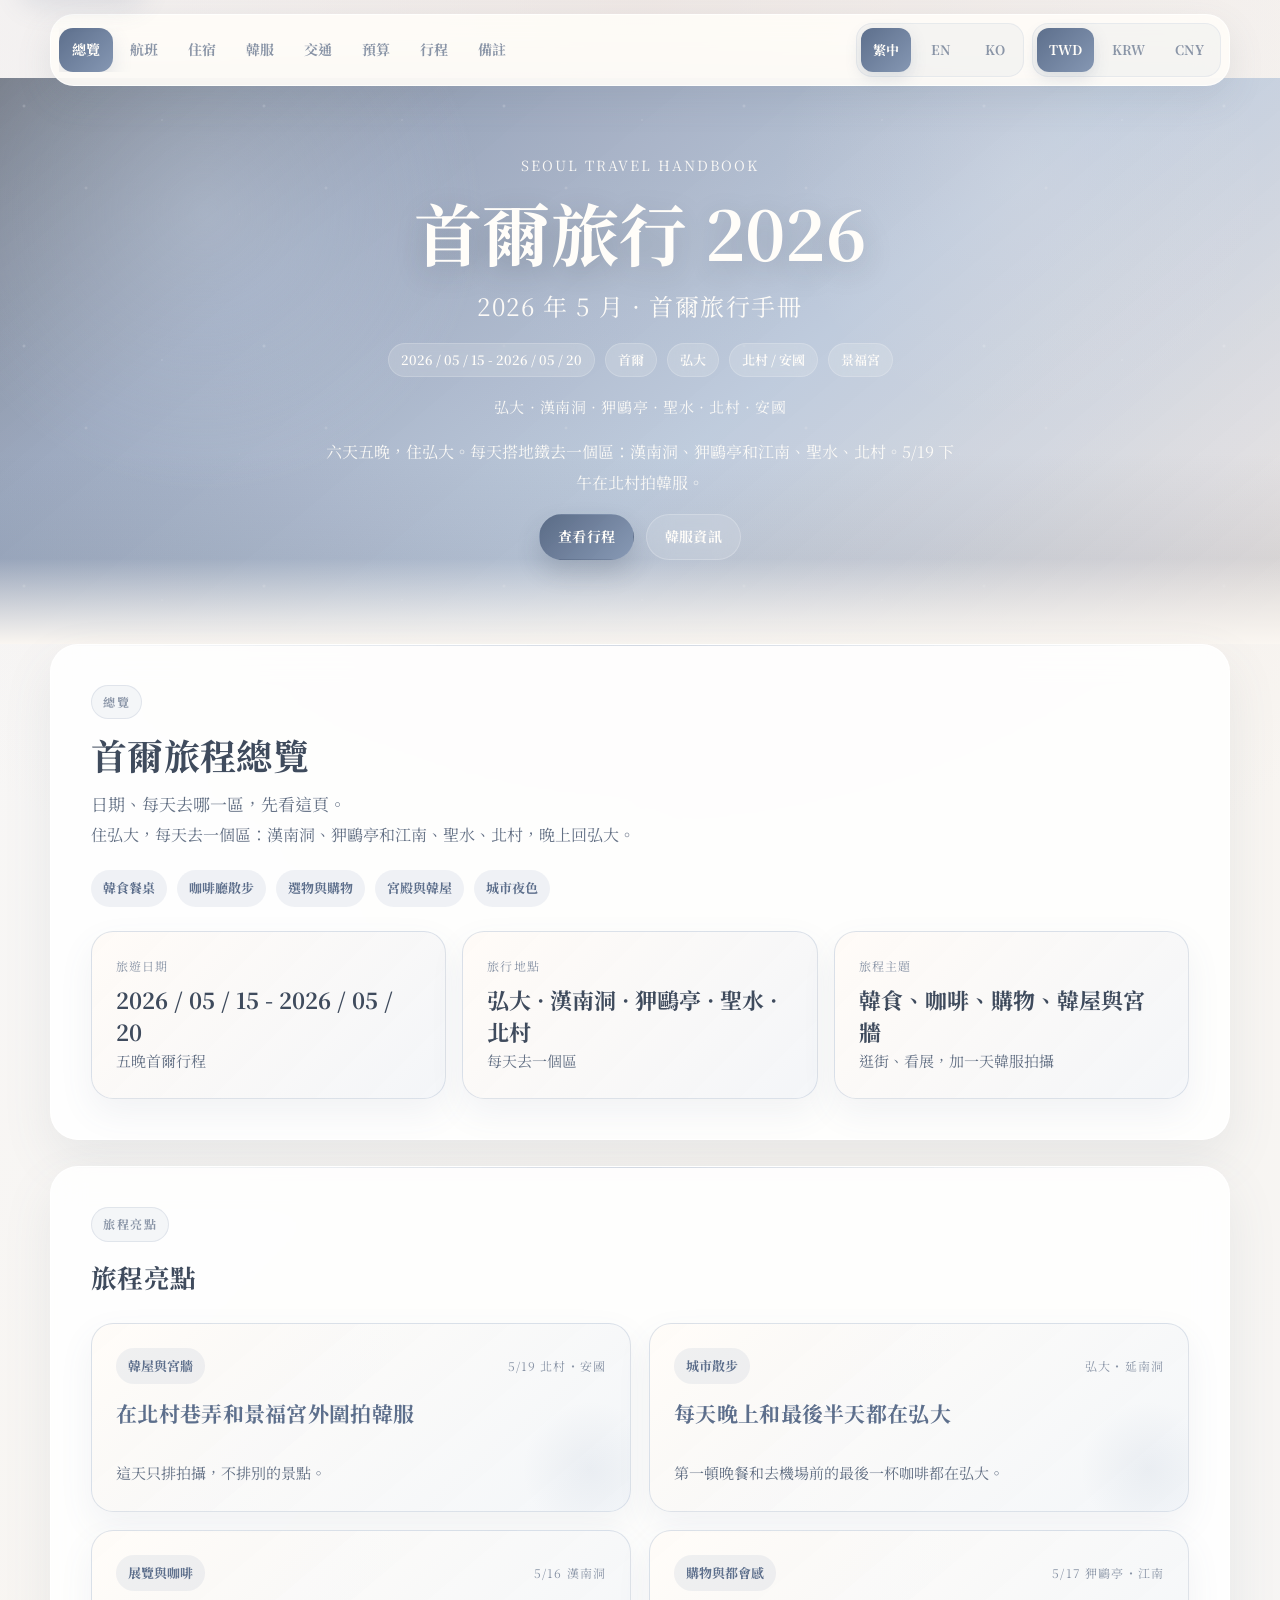
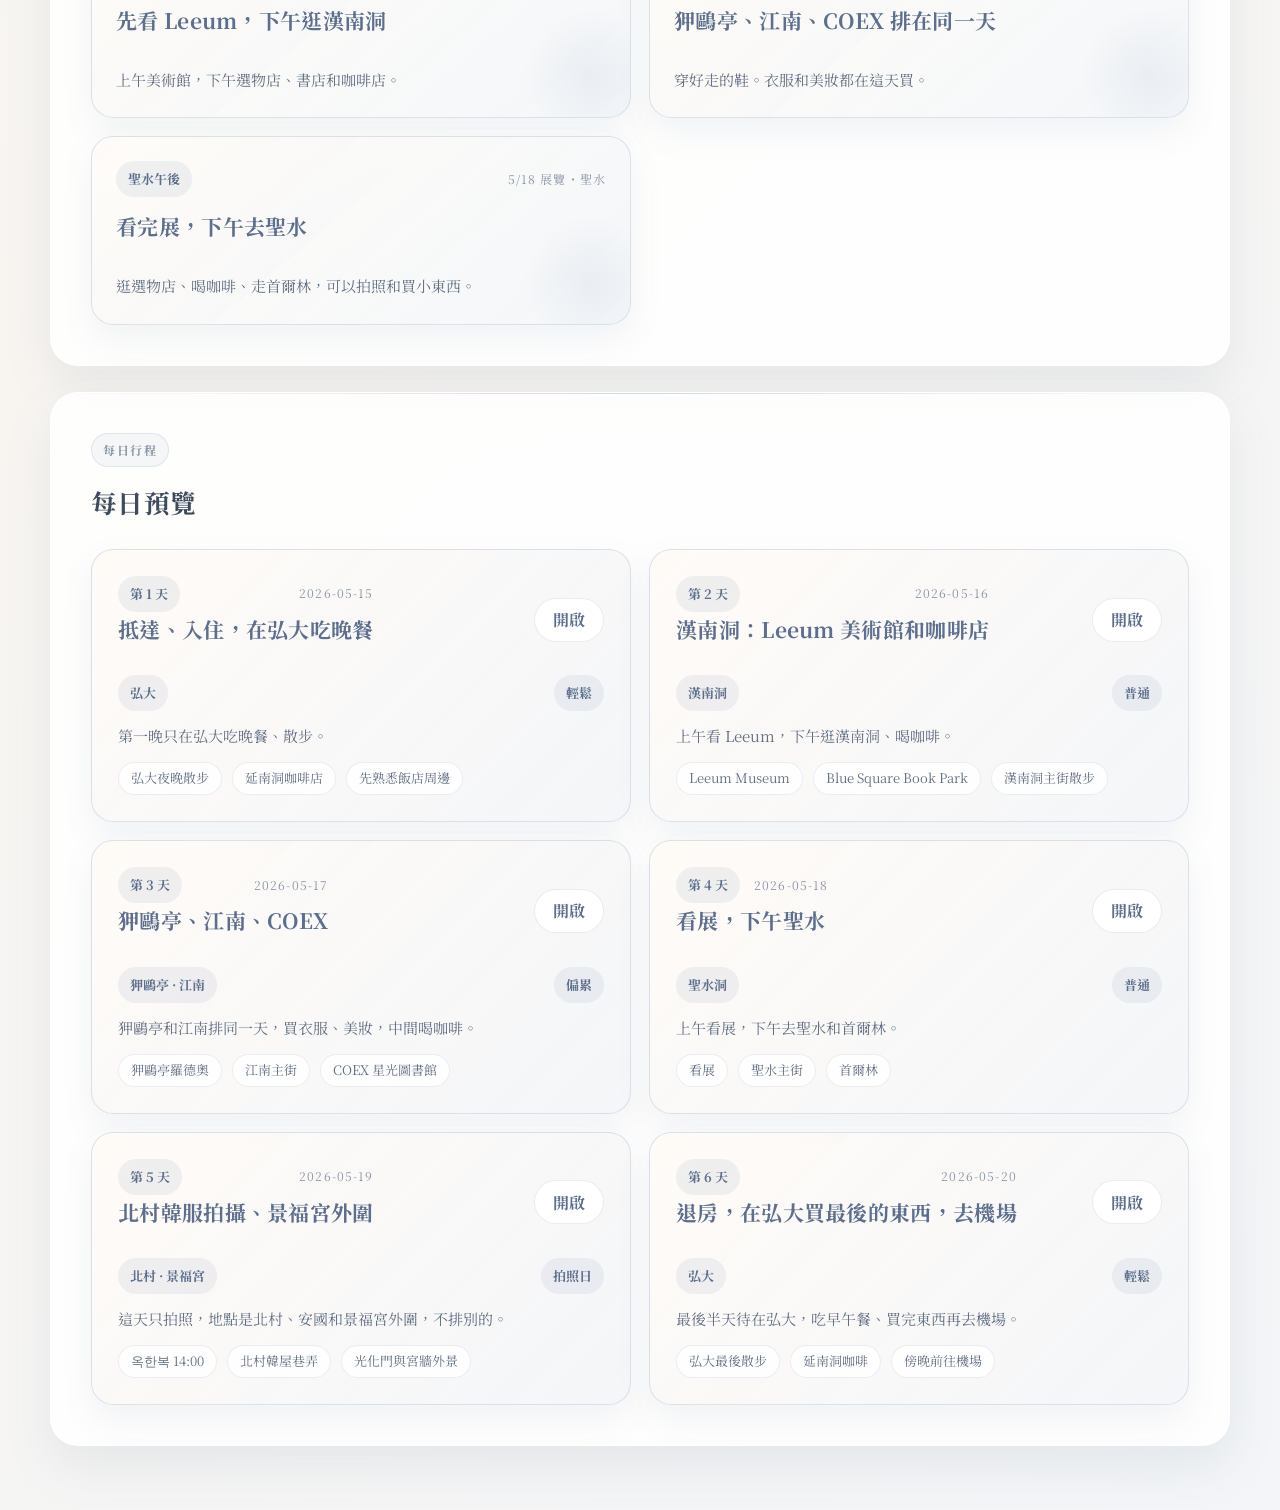
==== commit edc32206: "Rewrite handbook copy in plain language" ====
--- a/index.html
+++ b/index.html
@@ -34,7 +34,7 @@
       href="https://fonts.googleapis.com/css2?family=Noto+Serif+TC:wght@400;500;600;700&family=Noto+Serif:wght@400;500;600;700&display=swap"
       rel="stylesheet"
     />
-    <link rel="stylesheet" href="./styles.css?v=20260912-1" />
+    <link rel="stylesheet" href="./styles.css?v=20260912-3" />
   </head>
   <body>
     <a class="skip-link" href="#mainContent" data-i18n="skipToContent">跳到主要內容</a>
@@ -88,7 +88,7 @@
             <span class="hero-chip" data-i18n="heroAreaPalace">景福宮</span>
           </div>
           <div class="destinations" data-i18n="heroDestinations">弘大 · 北村韓屋村 · 景福宮 · 安國 · 首爾</div>
-          <p class="hero-narrative" data-i18n="heroNarrative">從韓屋街巷與宮牆光影開始，沿著地鐵線穿過咖啡廳、選物店、夜晚餐桌與城市轉場，把首爾的日常節奏慢慢收進行李裡。</p>
+          <p class="hero-narrative" data-i18n="heroNarrative">六天五晚，住弘大。每天搭地鐵去一個區：漢南洞、狎鷗亭和江南、聖水、北村。5/19 下午在北村拍韓服。</p>
           <div class="hero-actions" aria-label="Quick actions">
             <button class="hero-action hero-action-primary" type="button" data-page-link="itinerary" data-i18n="heroPrimaryAction" aria-label="Open itinerary page">查看行程</button>
             <button class="hero-action hero-action-secondary" type="button" data-page-link="hanbok" data-i18n="heroSecondaryAction" aria-label="Open hanbok page">韓服資訊</button>
@@ -97,14 +97,9 @@
       </div>
     </header>
 
-    <nav class="mobile-page-strip" id="mobilePageStrip" aria-label="Mobile section pages">
-      <button class="mobile-page-pill active" type="button" data-page-link="overview" data-i18n="navOverview">總覽</button>
-      <button class="mobile-page-pill" type="button" data-page-link="flights" data-i18n="navFlights">航班</button>
-      <button class="mobile-page-pill" type="button" data-page-link="hotel" data-i18n="navHotel">住宿</button>
-      <button class="mobile-page-pill" type="button" data-page-link="hanbok" data-i18n="navHanbok">韓服</button>
+    <nav class="mobile-page-strip" id="mobilePageStrip" aria-label="More travel pages" aria-hidden="true">
       <button class="mobile-page-pill" type="button" data-page-link="route" data-i18n="navRoute">交通</button>
       <button class="mobile-page-pill" type="button" data-page-link="budget" data-i18n="navBudget">預算</button>
-      <button class="mobile-page-pill" type="button" data-page-link="itinerary" data-i18n="navItinerary">行程</button>
       <button class="mobile-page-pill" type="button" data-page-link="notes" data-i18n="navNotes">備註</button>
     </nav>
 
@@ -112,8 +107,8 @@
       <section class="page-section active" id="page-overview" data-page-panel="overview">
         <section class="section-card intro-card">
           <div class="section-label" data-i18n="overviewKicker">總覽</div>
-          <h2 data-i18n="overviewTitle">這趟安排</h2>
-          <p class="lead" data-i18n="overviewLead">首頁只放真的會先看的，其他細節都分到各頁去找。</p>
+          <h2 data-i18n="overviewTitle">首爾旅程總覽</h2>
+          <p class="lead" data-i18n="overviewLead">日期、每天去哪一區，先看這頁。</p>
           <p class="overview-story" id="overviewStory"></p>
           <div class="theme-chip-row" id="overviewThemeChips"></div>
           <div class="key-info-grid" id="keyInfoBar"></div>
@@ -137,7 +132,7 @@
         <section class="section-card">
           <div class="section-label" data-i18n="flightsKicker">航班</div>
           <h2 data-i18n="flightsTitle">航班</h2>
-          <p class="lead" data-i18n="flightsLead">把航班、票價與會員權益放在同一頁，出發前和回程前都好核對。</p>
+          <p class="lead" data-i18n="flightsLead">航班、票價和信用卡權益。</p>
           <div class="content-grid flights-grid">
             <article class="content-panel flight-primary-panel">
               <h4 data-i18n="flightsSummaryTitle">航班資訊</h4>
@@ -165,7 +160,7 @@
         <section class="section-card hotel-section">
           <div class="section-label" data-i18n="hotelKicker">住宿</div>
           <h2 data-i18n="hotelTitle">住宿</h2>
-          <p class="lead" data-i18n="hotelLead">地址、房型、價格先放一起，找住宿資訊不用翻。</p>
+          <p class="lead" data-i18n="hotelLead">地址、房型和價格。</p>
           <div class="content-grid two-col">
             <article class="content-panel" id="hotelCard"></article>
             <article class="content-panel">
@@ -192,7 +187,7 @@
         <section class="section-card">
           <div class="section-label" data-i18n="hanbokKicker">韓服</div>
           <h2 data-i18n="hanbokTitle">韓服</h2>
-          <p class="lead" data-i18n="hanbokLead">這頁最重要，拍攝當天直接開這裡就好。</p>
+          <p class="lead" data-i18n="hanbokLead">拍攝當天看這頁。</p>
           <div class="content-grid hanbok-layout">
             <article class="content-panel featured-panel" id="hanbokPlanCard"></article>
             <article class="content-panel">
@@ -244,7 +239,7 @@
         <section class="section-card">
           <div class="section-label" data-i18n="routeKicker">交通</div>
           <h2 data-i18n="routeTitle">交通</h2>
-          <p class="lead" data-i18n="routeLead">怎麼去、搭什麼、幾點出門，照這頁走就好。</p>
+          <p class="lead" data-i18n="routeLead">拍攝日怎麼去、幾點出門。</p>
           <div class="content-grid three-col">
             <article class="content-panel">
               <h4 data-i18n="routeStepsTitle">路線步驟</h4>
@@ -279,8 +274,8 @@
         <section class="section-card">
           <div class="section-label" data-i18n="budgetKicker">預算</div>
           <h2 data-i18n="budgetTitle">預算</h2>
-          <p class="lead" data-i18n="budgetLead">預算大概抓這樣，主幣別可切，韓元會一起留著看。</p>
-          <p class="budget-rate-note" data-i18n="budgetRateNote">換算基準會清楚標示，實際金額仍以付款當日匯率為準。</p>
+          <p class="lead" data-i18n="budgetLead">預估金額，可以切換幣別，韓元會一起顯示。</p>
+          <p class="budget-rate-note" data-i18n="budgetRateNote">實際金額以付款當日匯率為準。</p>
           <div class="budget-summary-strip" id="budgetHighlights"></div>
           <div class="budget-summary-grid" id="budgetSummary"></div>
           <div class="budget-table-wrap">
@@ -304,7 +299,7 @@
         <section class="section-card">
           <div class="section-label" data-i18n="itineraryKicker">行程</div>
           <h2 data-i18n="overviewItineraryTitle">每日行程</h2>
-          <p class="lead" data-i18n="itineraryLead">每天先看主要安排、區域、交通和提醒。</p>
+          <p class="lead" data-i18n="itineraryLead">每天的安排、區域、交通和提醒。</p>
           <nav class="day-jump-nav" id="dayJumpNav" aria-label="Choose itinerary day"></nav>
           <div class="accordion-list" id="itineraryList"></div>
         </section>
@@ -314,7 +309,7 @@
         <section class="section-card">
           <div class="section-label" data-i18n="notesKicker">備註</div>
           <h2 data-i18n="notesTitle">備註</h2>
-          <p class="lead" data-i18n="notesLead">剩下零碎但有用的，都放在這一頁。</p>
+          <p class="lead" data-i18n="notesLead">行前清單和常用連結。</p>
           <div class="content-grid note-stack">
             <article class="content-panel">
               <h4 data-i18n="checklistTitle">清單</h4>
@@ -335,27 +330,27 @@
 
     <nav class="bottom-nav" aria-label="Primary mobile navigation">
       <button class="bottom-nav-item active" type="button" data-page-link="overview" aria-label="Open overview page">
-        <span class="bottom-nav-icon" aria-hidden="true">⌂</span>
+        <span class="bottom-nav-icon" aria-hidden="true"><svg viewBox="0 0 24 24"><path d="M3 11.5 12 4l9 7.5M5.5 10v10h13V10M9.5 20v-6h5v6" /></svg></span>
         <span data-i18n="bottomHome">Home</span>
       </button>
       <button class="bottom-nav-item" type="button" data-page-link="flights" aria-label="Open flights page">
-        <span class="bottom-nav-icon" aria-hidden="true">✈</span>
+        <span class="bottom-nav-icon" aria-hidden="true"><svg viewBox="0 0 24 24"><path d="m3 11 18-7-7 17-3-7-8-3Zm8 3 4-4" /></svg></span>
         <span data-i18n="navFlights">航班</span>
       </button>
       <button class="bottom-nav-item" type="button" data-page-link="hotel" aria-label="Open hotel page">
-        <span class="bottom-nav-icon" aria-hidden="true">▣</span>
+        <span class="bottom-nav-icon" aria-hidden="true"><svg viewBox="0 0 24 24"><path d="M5 21V4h11v17M16 9h3v12M3 21h18M8 8h1m3 0h1M8 12h1m3 0h1M8 16h1m3 0h1" /></svg></span>
         <span data-i18n="navHotel">住宿</span>
       </button>
       <button class="bottom-nav-item" type="button" data-page-link="hanbok" aria-label="Open hanbok page">
-        <span class="bottom-nav-icon" aria-hidden="true">✿</span>
+        <span class="bottom-nav-icon" aria-hidden="true"><svg viewBox="0 0 24 24"><path d="M8.5 5.5 12 8l3.5-2.5L20 9l-3 3 1.5 9h-13L7 12 4 9l4.5-3.5ZM9 5l3-2 3 2M9.5 12h5" /></svg></span>
         <span data-i18n="bottomHanbok">Hanbok</span>
       </button>
       <button class="bottom-nav-item" type="button" data-page-link="itinerary" aria-label="Open itinerary page">
-        <span class="bottom-nav-icon" aria-hidden="true">▤</span>
+        <span class="bottom-nav-icon" aria-hidden="true"><svg viewBox="0 0 24 24"><path d="M6 3v3m12-3v3M4 8h16M5 5h14a1 1 0 0 1 1 1v14H4V6a1 1 0 0 1 1-1Zm3 7h3m2 0h3m-8 4h3m2 0h3" /></svg></span>
         <span data-i18n="bottomItinerary">Itinerary</span>
       </button>
-      <button class="bottom-nav-item bottom-nav-item-secondary" type="button" data-page-group="secondary" aria-label="Open more sections">
-        <span class="bottom-nav-icon" aria-hidden="true">⋯</span>
+      <button class="bottom-nav-item bottom-nav-item-secondary" type="button" data-page-group="secondary" aria-label="Open more sections" aria-controls="mobilePageStrip" aria-expanded="false">
+        <span class="bottom-nav-icon" aria-hidden="true"><svg viewBox="0 0 24 24"><circle cx="5" cy="12" r="1.25" /><circle cx="12" cy="12" r="1.25" /><circle cx="19" cy="12" r="1.25" /></svg></span>
         <span data-i18n="bottomMore">更多</span>
       </button>
     </nav>
@@ -366,6 +361,6 @@
       <p id="modalCaption"></p>
     </dialog>
 
-    <script src="./script.js?v=20260912-1"></script>
+    <script src="./script.js?v=20260912-3"></script>
   </body>
 </html>
--- a/styles.css
+++ b/styles.css
@@ -1500,6 +1500,50 @@
   font-weight: 600;
 }
 
+.itinerary-quickline {
+  display: grid;
+  grid-template-columns: repeat(4, minmax(0, 1fr));
+  margin-bottom: 14px;
+  overflow: hidden;
+  border: 1px solid rgba(181, 193, 212, 0.28);
+  border-radius: 18px;
+  background: rgba(255, 255, 255, 0.66);
+}
+
+.itinerary-quick-item {
+  min-width: 0;
+  padding: 15px 16px;
+  border-right: 1px solid rgba(181, 193, 212, 0.24);
+}
+
+.itinerary-quick-item:last-child {
+  border-right: 0;
+}
+
+.itinerary-quick-value {
+  margin-top: 5px;
+  color: var(--text-dark);
+  font-size: 16px;
+  line-height: 1.42;
+  font-weight: 700;
+  overflow-wrap: anywhere;
+}
+
+.itinerary-section-heading {
+  display: flex;
+  align-items: end;
+  justify-content: space-between;
+  gap: 16px;
+  margin: 24px 0 14px;
+}
+
+.itinerary-route-caption {
+  color: var(--text-mid);
+  font-size: 13px;
+  line-height: 1.5;
+  text-align: right;
+}
+
 .itinerary-timeline {
   position: relative;
   display: grid;
@@ -1624,6 +1668,62 @@
   border-radius: 18px;
   background: rgba(255, 255, 255, 0.72);
   border: 1px solid rgba(181, 193, 212, 0.28);
+}
+
+.itinerary-extra {
+  margin-top: 18px;
+  border-top: 1px solid rgba(181, 193, 212, 0.28);
+}
+
+.itinerary-extra-summary {
+  display: flex;
+  min-height: 64px;
+  align-items: center;
+  justify-content: space-between;
+  gap: 16px;
+  padding: 14px 2px;
+  color: var(--text-dark);
+  list-style: none;
+  cursor: pointer;
+}
+
+.itinerary-extra-summary::-webkit-details-marker {
+  display: none;
+}
+
+.itinerary-extra-summary strong,
+.itinerary-extra-summary small {
+  display: block;
+}
+
+.itinerary-extra-summary strong {
+  font-size: 16px;
+  line-height: 1.4;
+}
+
+.itinerary-extra-summary small {
+  margin-top: 3px;
+  color: var(--text-light);
+  font-size: 12px;
+  line-height: 1.45;
+}
+
+.itinerary-extra-chevron {
+  width: 12px;
+  height: 12px;
+  flex: 0 0 12px;
+  border-right: 2px solid var(--primary-mid);
+  border-bottom: 2px solid var(--primary-mid);
+  transform: rotate(45deg) translate(-2px, -2px);
+  transition: transform 0.2s ease;
+}
+
+.itinerary-extra[open] .itinerary-extra-chevron {
+  transform: rotate(225deg) translate(-1px, -1px);
+}
+
+.itinerary-extra-body {
+  padding: 4px 0 2px;
 }
 
 .checklist-list {
@@ -1742,9 +1842,27 @@
 }
 
 .bottom-nav-icon {
-  display: block;
-  font-size: 15px;
+  display: grid;
+  width: 18px;
+  height: 18px;
+  place-items: center;
   line-height: 1;
+}
+
+.bottom-nav-icon svg {
+  width: 18px;
+  height: 18px;
+  overflow: visible;
+  fill: none;
+  stroke: currentColor;
+  stroke-width: 1.65;
+  stroke-linecap: round;
+  stroke-linejoin: round;
+}
+
+.bottom-nav-icon circle {
+  fill: currentColor;
+  stroke: none;
 }
 
 .bottom-nav-item span:last-child {
@@ -1773,6 +1891,12 @@
 .accordion-summary:focus-visible {
   outline: 2px solid rgba(95, 111, 140, 0.48);
   outline-offset: 3px;
+}
+
+.itinerary-extra-summary:focus-visible {
+  outline: 2px solid rgba(95, 111, 140, 0.48);
+  outline-offset: 3px;
+  border-radius: 12px;
 }
 
 @keyframes fadeInUp {
@@ -1881,6 +2005,15 @@
   .budget-summary-strip {
     grid-template-columns: repeat(4, minmax(0, 1fr));
   }
+
+  .budget-summary-grid {
+    grid-template-columns: repeat(5, minmax(0, 1fr));
+  }
+
+  .itinerary-curation-grid,
+  .itinerary-logistics-grid {
+    grid-template-columns: repeat(3, minmax(0, 1fr));
+  }
 }
 
 @media (min-width: 768px) and (max-width: 1023px) {
@@ -1960,7 +2093,7 @@
 
 @media (max-width: 767px) {
   body {
-    padding-bottom: calc(120px + env(safe-area-inset-bottom));
+    padding-bottom: calc(96px + env(safe-area-inset-bottom));
   }
 
   .site-toolbar {
@@ -2097,43 +2230,45 @@
   }
 
   .mobile-page-strip {
+    position: fixed;
+    left: 18px;
+    right: 18px;
+    bottom: calc(82px + env(safe-area-inset-bottom));
+    z-index: 205;
     display: none;
-    gap: 8px;
-    width: min(calc(100% - 32px), 1180px);
-    margin: 0 auto 12px;
-    overflow-x: auto;
-    overflow-y: hidden;
-    padding: 2px 0 2px;
-    scrollbar-width: none;
-    -webkit-overflow-scrolling: touch;
+    width: auto;
+    margin: 0;
+    grid-template-columns: repeat(3, minmax(0, 1fr));
+    gap: 6px;
+    padding: 7px;
+    border: 1px solid rgba(255, 255, 255, 0.82);
+    border-radius: 18px;
+    background: rgba(255, 251, 247, 0.94);
+    box-shadow: 0 16px 34px rgba(73, 84, 105, 0.18);
+    backdrop-filter: blur(18px);
   }
 
   .mobile-page-strip::-webkit-scrollbar {
     display: none;
   }
 
-  body.show-secondary-strip .mobile-page-strip,
-  body[data-page="route"] .mobile-page-strip,
-  body[data-page="budget"] .mobile-page-strip,
-  body[data-page="notes"] .mobile-page-strip {
-    display: flex;
+  body.show-secondary-strip .mobile-page-strip {
+    display: grid;
   }
 
   .mobile-page-pill {
-    flex: 0 0 auto;
     display: inline-flex;
+    width: 100%;
     align-items: center;
     justify-content: center;
     min-height: 44px;
-    padding: 0 14px;
-    border-radius: 999px;
-    border: 1px solid rgba(181, 193, 212, 0.32);
-    background: rgba(255, 255, 255, 0.76);
+    padding: 0 10px;
+    border-radius: 13px;
+    border: 0;
+    background: transparent;
     color: var(--text-mid);
-    font-size: 12px;
+    font-size: 13px;
     font-weight: 700;
-    box-shadow: 0 8px 20px rgba(95, 111, 140, 0.08);
-    backdrop-filter: blur(10px);
     white-space: nowrap;
   }
 
@@ -2145,7 +2280,7 @@
 
   .container {
     width: min(calc(100% - 32px), 1180px);
-    margin-bottom: calc(120px + env(safe-area-inset-bottom));
+    margin-bottom: 0;
   }
 
   body[data-page]:not([data-page="overview"]) .hero {
@@ -2281,6 +2416,10 @@
   .checklist-groups,
   .link-card-list {
     gap: 14px;
+  }
+
+  #page-budget .budget-summary-grid {
+    display: none;
   }
 
   .key-info-card,
@@ -2597,6 +2736,40 @@
     line-height: 1.64;
   }
 
+  .itinerary-quickline {
+    grid-template-columns: repeat(2, minmax(0, 1fr));
+    margin-bottom: 12px;
+    border-radius: 16px;
+  }
+
+  .itinerary-quick-item {
+    padding: 13px 14px;
+    border-right: 1px solid rgba(181, 193, 212, 0.24);
+    border-bottom: 1px solid rgba(181, 193, 212, 0.24);
+  }
+
+  .itinerary-quick-item:nth-child(2n) {
+    border-right: 0;
+  }
+
+  .itinerary-quick-item:nth-last-child(-n + 2) {
+    border-bottom: 0;
+  }
+
+  .itinerary-quick-value {
+    font-size: 15px;
+  }
+
+  .itinerary-section-heading {
+    display: block;
+    margin: 20px 0 12px;
+  }
+
+  .itinerary-route-caption {
+    margin-top: 4px;
+    text-align: left;
+  }
+
   .itinerary-area-chip,
   .itinerary-hotel-line {
     min-height: 28px;
@@ -2685,13 +2858,13 @@
     position: fixed;
     left: 10px;
     right: 10px;
-    bottom: calc(8px + env(safe-area-inset-bottom));
+    bottom: max(8px, env(safe-area-inset-bottom));
     z-index: 210;
     display: grid;
     grid-template-columns: repeat(6, minmax(0, 1fr));
     gap: 4px;
     scrollbar-width: none;
-    padding: 6px 6px calc(6px + env(safe-area-inset-bottom));
+    padding: 6px;
     border-radius: 20px;
     background: rgba(255, 251, 247, 0.9);
     box-shadow: 0 14px 30px rgba(83, 95, 116, 0.16);
@@ -2720,7 +2893,13 @@
   }
 
   .bottom-nav-icon {
-    font-size: 14px;
+    width: 17px;
+    height: 17px;
+  }
+
+  .bottom-nav-icon svg {
+    width: 17px;
+    height: 17px;
   }
 
   .bottom-nav-item.active {
@@ -2736,7 +2915,7 @@
 
 @media (max-width: 520px) {
   body {
-    padding-bottom: calc(120px + env(safe-area-inset-bottom));
+    padding-bottom: calc(96px + env(safe-area-inset-bottom));
   }
 
   .hero {
